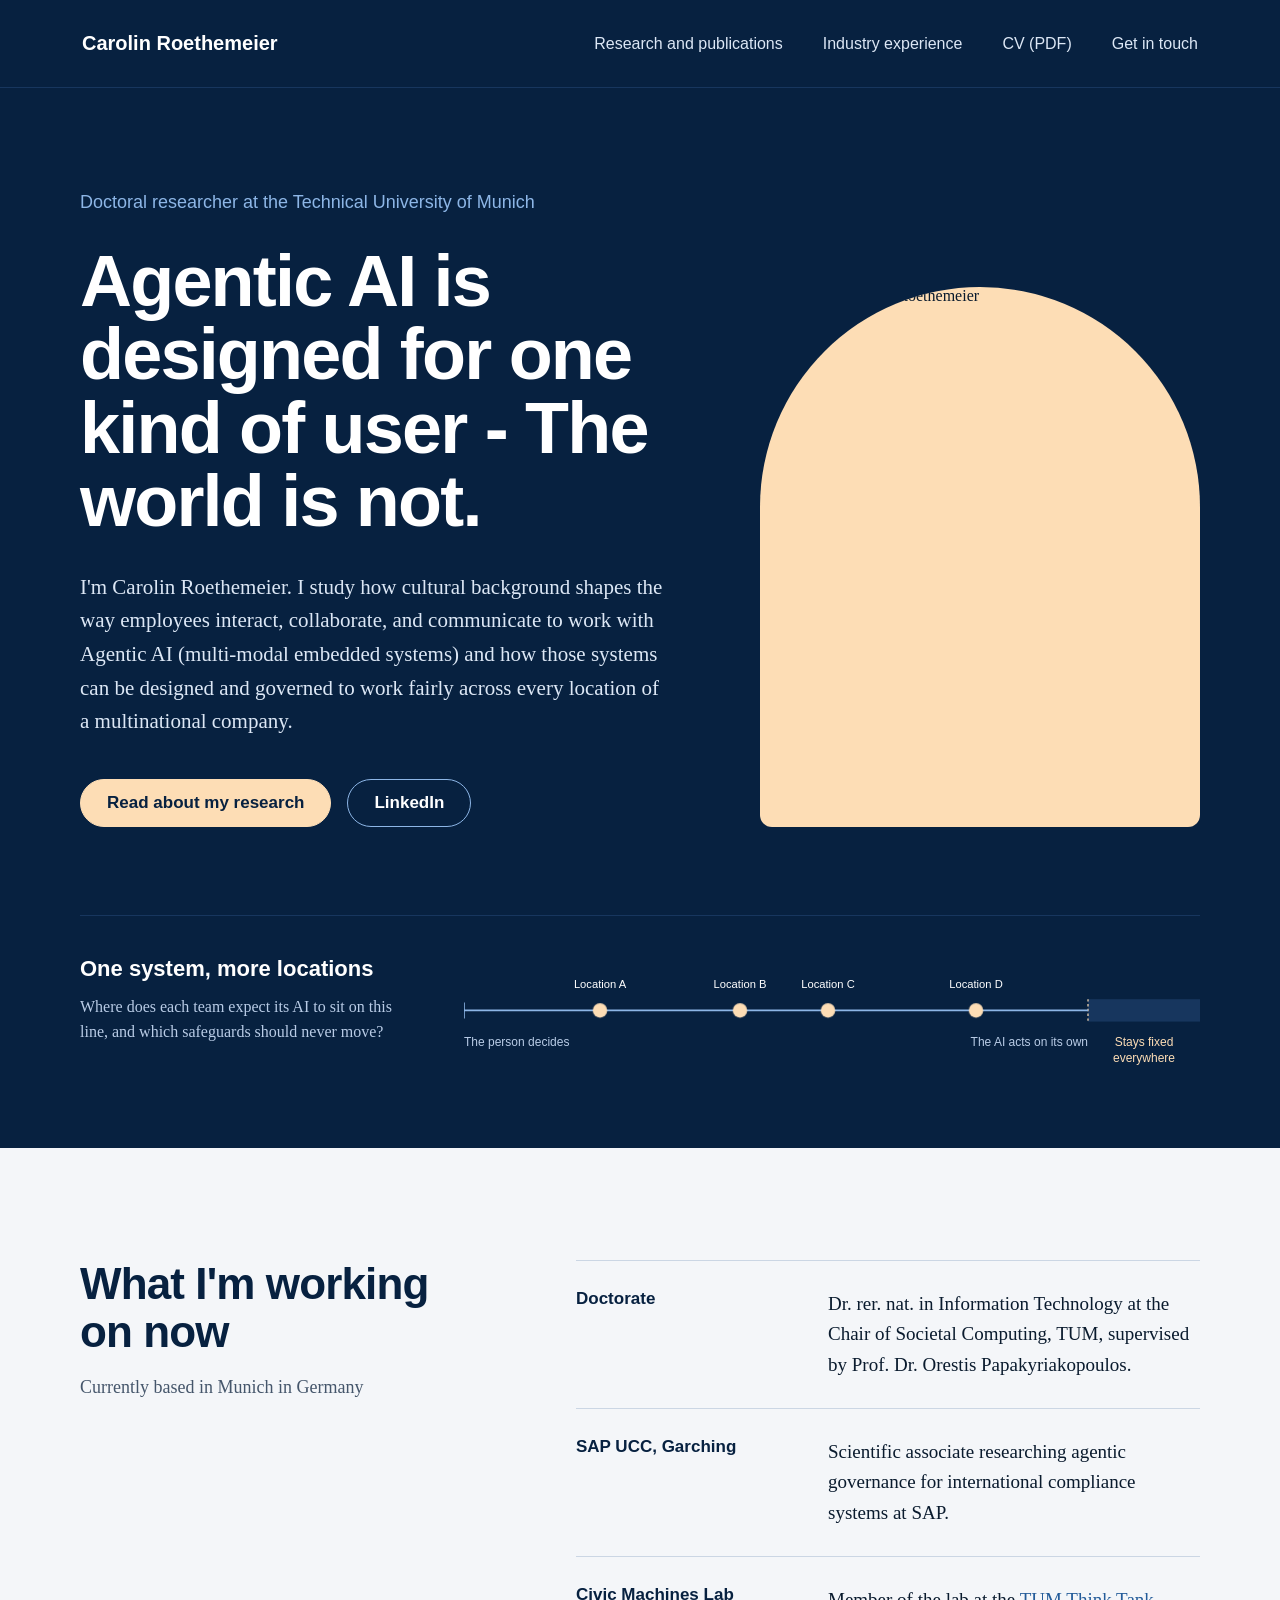
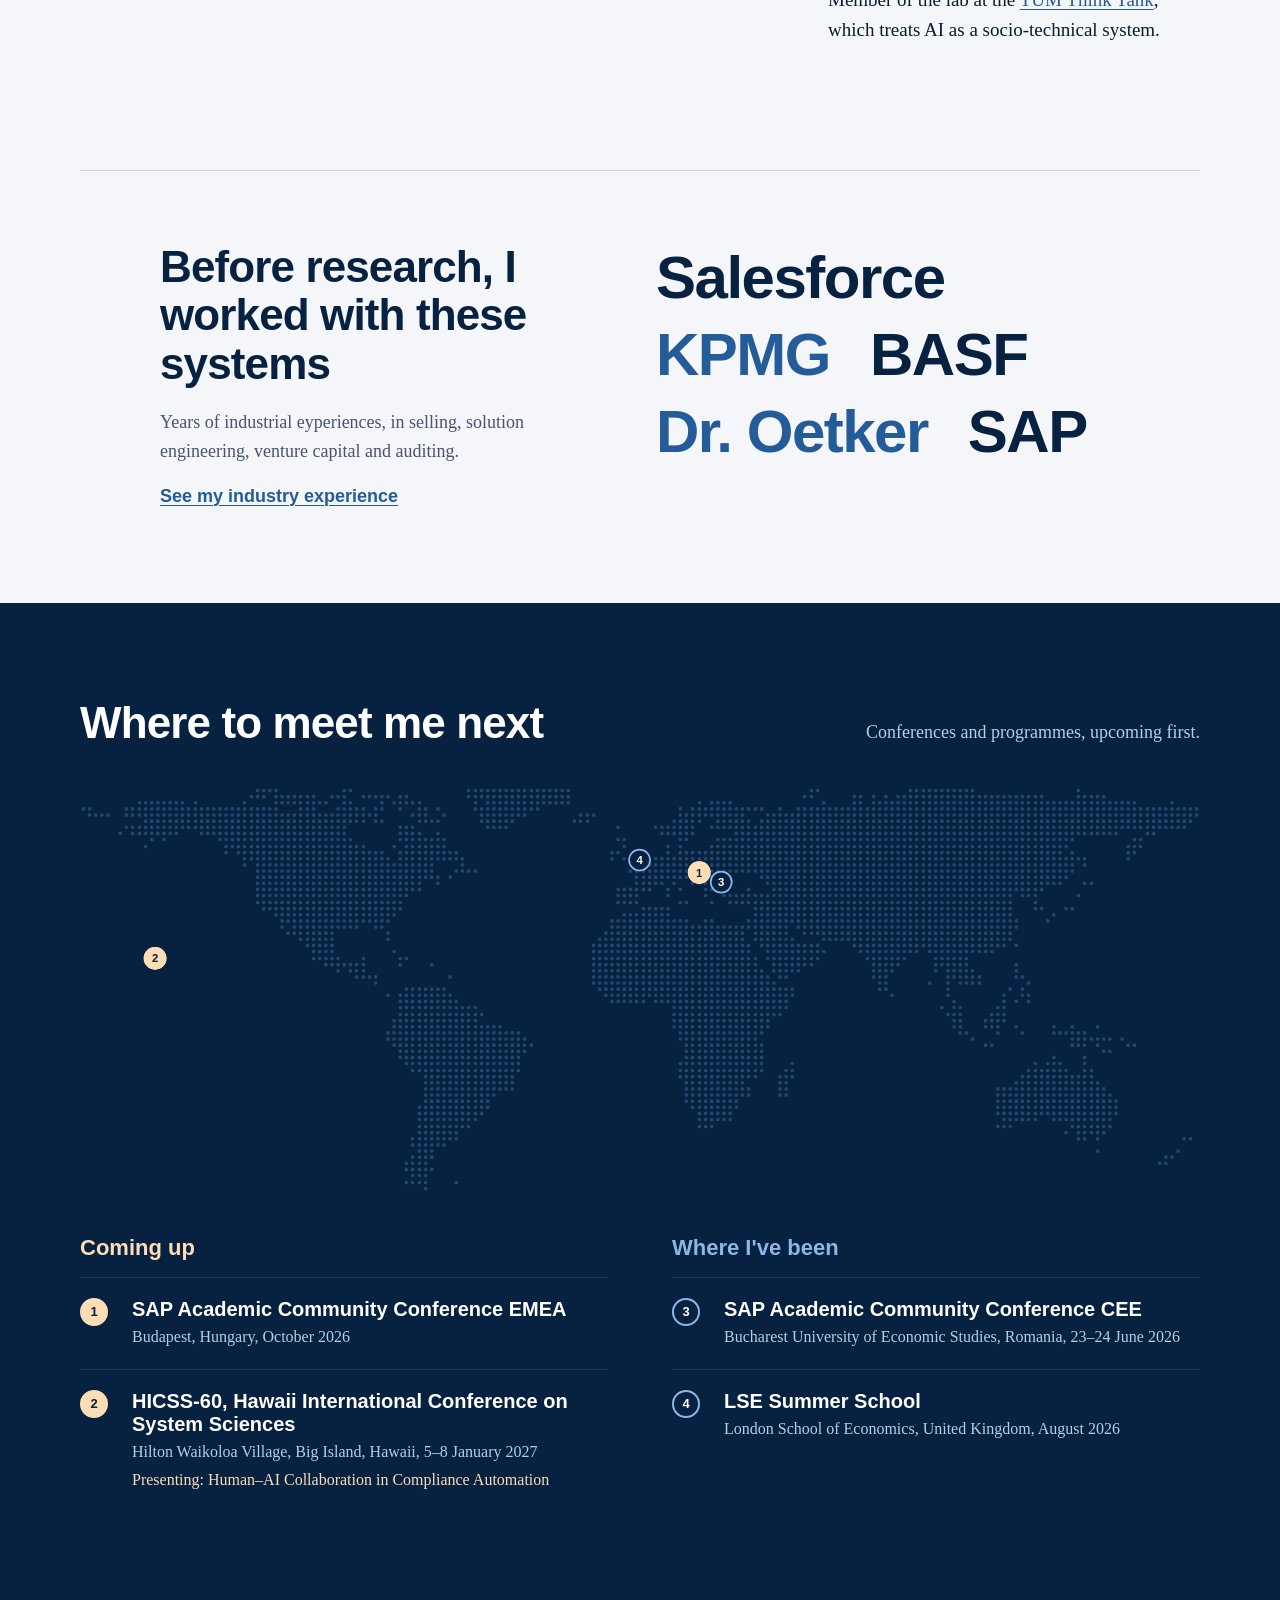
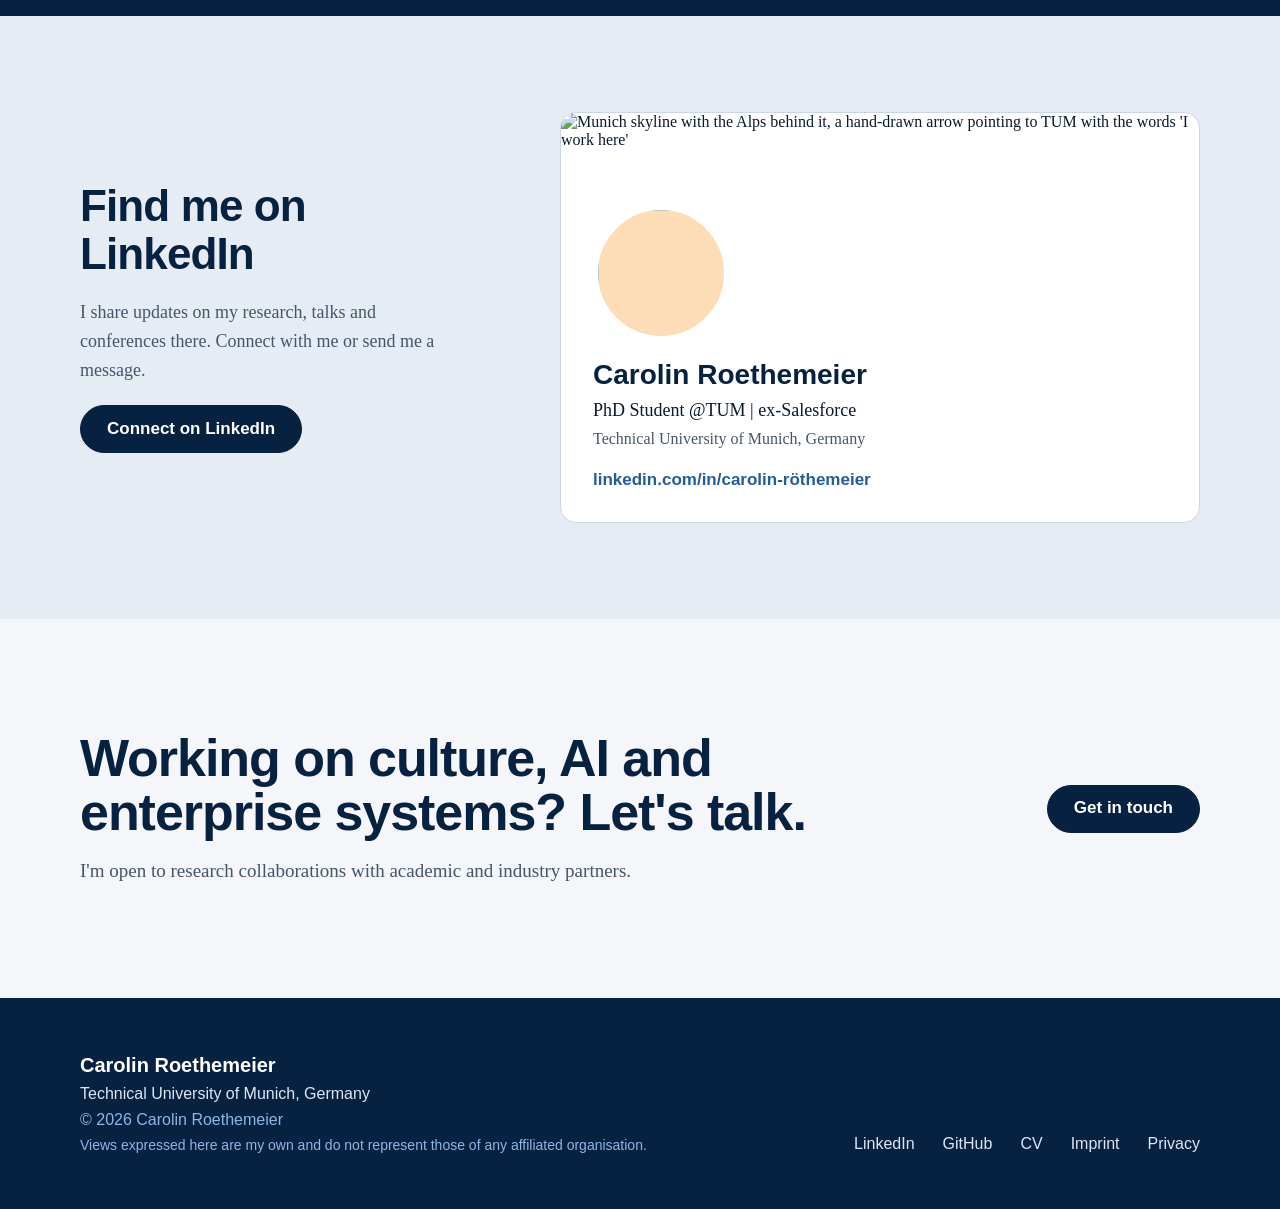
==== index.html @ c5dbb5d2 "Add files via upload" ====
<!doctype html>
<html lang="en">
<head>
<meta charset="utf-8">
<meta name="viewport" content="width=device-width, initial-scale=1">
<title>Carolin Roethemeier – Researcher in human–AI delegation and enterprise AI</title>
<meta name="description" content="Carolin Roethemeier is a doctoral researcher at the Technical University of Munich studying how cultural background shapes human–AI delegation in enterprise systems.">
<meta name="theme-color" content="#072140">
<meta name="color-scheme" content="light">
<meta property="og:type" content="website">
<meta property="og:title" content="Carolin Roethemeier – Researcher in human–AI delegation and enterprise AI">
<meta property="og:description" content="Carolin Roethemeier is a doctoral researcher at the Technical University of Munich studying how cultural background shapes human–AI delegation in enterprise systems.">
<meta property="og:image" content="https://carolinroethemeier.github.io/social-preview.jpg">
<link rel="icon" href="favicon.svg" type="image/svg+xml">
<link rel="preload" href="bricolage-latin.woff2" as="font" type="font/woff2" crossorigin>
<link rel="preload" href="source-serif-latin.woff2" as="font" type="font/woff2" crossorigin>
<link rel="stylesheet" href="site.css">
</head>
<body><div class="page">
<a class="skip" href="#main">Skip to content</a>

<header class="dark" style="background: #072140">
<nav class="nav" aria-label="Main" style="display: flex; align-items: center; justify-content: space-between; height: 88px; padding: 0 80px; border-bottom: 1px solid #17365E">
<a href="index.html" aria-current="page" style="font-size: 20px; font-weight: 700; color: #FFFFFF; text-decoration: none">Carolin Roethemeier</a>
<div style="display: flex; gap: 36px; align-items: center">
<a href="research.html">Research and publications</a>
<a href="experience.html">Industry experience</a>
<a href="Carolin_Roethemeier_CV.pdf" type="application/pdf">CV (PDF)</a>
<a href="contact.html">Get in touch</a>
</div>
</nav>

<section style="display: grid; grid-template-columns: minmax(0, 1fr) 440px; gap: 96px; padding: 104px 80px 88px; align-items: end">
<div style="display: flex; flex-direction: column; gap: 32px">
<p style="margin: 0; font-family: 'Bricolage Grotesque', sans-serif; font-size: 18px; color: #8DB6E6">Doctoral researcher at the Technical University of Munich&nbsp;</p>
<h1 style="margin: 0; font-family: 'Bricolage Grotesque', sans-serif; font-size: 72px; line-height: 1.02; letter-spacing: -0.025em; font-weight: 600; color: #FFFFFF; max-width: 820px">Agentic AI is designed for one kind of user - The world is not.</h1>
<p style="margin: 0; font-size: 21px; line-height: 1.6; color: #DCE7F5; max-width: 640px">I'm Carolin Roethemeier. I study how cultural background shapes the way employees interact, collaborate, and communicate to work with Agentic AI (multi-modal embedded systems) and how those systems can be designed and governed to work fairly across every location of a multinational company.</p>
<div style="display: flex; gap: 16px; flex-wrap: wrap; padding-top: 8px"><a class="btn btn-peach" href="research.html">Read about my research</a><a class="btn btn-line" href="https://www.linkedin.com/in/carolin-r%C3%B6themeier/">LinkedIn</a></div>
</div>
<figure style="margin: 0; width: 440px; height: 540px; border-radius: 220px 220px 12px 12px; background: #FDDDB5; display: flex; align-items: center; justify-content: center; overflow: hidden">
<img src="portrait.jpg" alt="Portrait of Carolin Roethemeier" width="440" height="540" style="width: 440px; height: 540px; object-fit: cover; object-position: center top; display: block">
</figure>
</section>

<section aria-labelledby="scale-title" style="margin: 0 80px; padding: 40px 0 72px; border-top: 1px solid #17365E; display: grid; grid-template-columns: 320px minmax(0, 1fr); gap: 64px; align-items: start">
<div style="display: flex; flex-direction: column; gap: 12px">
<h2 id="scale-title" style="margin: 0; font-family: 'Bricolage Grotesque', sans-serif; font-size: 22px; font-weight: 600; color: #FFFFFF">One system, more locations</h2>
<p style="margin: 0; font-size: 16px; line-height: 1.6; color: #B9CCE6">Where does each team expect its AI to sit on this line, and which safeguards should never move?</p>
</div>
<svg viewBox="0 0 920 150" width="920" height="150" role="img" aria-label="A scale from 'the person decides' to 'the AI acts on its own'. Four locations sit at different points along it. The far end is marked as safeguards that stay fixed everywhere." style="display: block">
<rect x="780" y="54" width="140" height="28" fill="#17365E"></rect>
<line x1="780" y1="54" x2="780" y2="82" stroke="#FDDDB5" stroke-width="1.5" stroke-dasharray="3 3"></line>
<line x1="0" y1="68" x2="780" y2="68" stroke="#8DB6E6" stroke-width="2"></line>
<line x1="0" y1="58" x2="0" y2="78" stroke="#8DB6E6" stroke-width="2"></line>
<circle class="scale-dot" cx="170" cy="68" r="9" fill="#FDDDB5"></circle>
<circle class="scale-dot" cx="345" cy="68" r="9" fill="#FDDDB5"></circle>
<circle class="scale-dot" cx="455" cy="68" r="9" fill="#FDDDB5"></circle>
<circle class="scale-dot" cx="640" cy="68" r="9" fill="#FDDDB5"></circle>
<g font-family="Bricolage Grotesque, sans-serif" font-size="14" fill="#FFFFFF" text-anchor="middle">
<text x="170" y="40">Location A</text>
<text x="345" y="40">Location B</text>
<text x="455" y="40">Location C</text>
<text x="640" y="40">Location D</text>
</g>
<g font-family="Bricolage Grotesque, sans-serif" font-size="15" fill="#B9CCE6">
<text x="0" y="112">The person decides</text>
<text x="780" y="112" text-anchor="end">The AI acts on its own</text>
<text x="850" y="112" text-anchor="middle" fill="#FDDDB5">Stays fixed</text>
<text x="850" y="132" text-anchor="middle" fill="#FDDDB5">everywhere</text>
</g>
</svg>
</section>
</header>

<main id="main" style="display: flex; flex-direction: column">

<section aria-labelledby="now-title" style="display: grid; grid-template-columns: 400px minmax(0, 1fr); gap: 96px; padding: 112px 80px 96px">
<div style="display: flex; flex-direction: column; gap: 16px">
<h2 id="now-title" style="margin: 0; font-family: 'Bricolage Grotesque', sans-serif; font-size: 44px; line-height: 1.1; letter-spacing: -0.02em; font-weight: 600; color: #072140">What I'm working on now</h2>
<p style="margin: 0; font-size: 18px; line-height: 1.6; color: #45566B">Currently based in Munich in Germany</p>
</div>
<ul style="margin: 0; padding: 0; list-style: none; display: flex; flex-direction: column">
<li style="display: grid; grid-template-columns: 220px minmax(0, 1fr); gap: 32px; padding: 28px 0; border-top: 1px solid #CBD6E4">
<span style="font-family: 'Bricolage Grotesque', sans-serif; font-size: 17px; font-weight: 600; color: #072140">Doctorate</span>
<span style="font-size: 19px; line-height: 1.6">Dr. rer. nat. in Information Technology at the Chair of Societal Computing, TUM, supervised by Prof. Dr. Orestis Papakyriakopoulos.</span>
</li>
<li style="display: grid; grid-template-columns: 220px minmax(0, 1fr); gap: 32px; padding: 28px 0; border-top: 1px solid #CBD6E4">
<span style="font-family: 'Bricolage Grotesque', sans-serif; font-size: 17px; font-weight: 600; color: #072140">SAP UCC, Garching</span>
<span style="font-size: 19px; line-height: 1.6">Scientific associate researching agentic governance for international compliance systems at SAP.</span>
</li>
<li style="display: grid; grid-template-columns: 220px minmax(0, 1fr); gap: 32px; padding: 28px 0; border-top: 1px solid #CBD6E4">
<span style="font-family: 'Bricolage Grotesque', sans-serif; font-size: 17px; font-weight: 600; color: #072140">Civic Machines Lab</span>
<span style="font-size: 19px; line-height: 1.6">Member of the lab at the <a href="https://tumthinktank.de/en/project/civicmachineslab/">TUM Think Tank</a>, which treats AI as a socio-technical system.</span>
</li>

</ul>
</section>

<section aria-labelledby="ind-title" style="margin: 0 80px; padding: 72px 0 96px; border-top: 1px solid #CBD6E4; display: grid; grid-template-columns: 400px minmax(0, 1fr); gap: 96px">
<div style="display: flex; flex-direction: column; gap: 20px">
<h2 id="ind-title" style="margin: 0; font-family: 'Bricolage Grotesque', sans-serif; font-size: 44px; line-height: 1.1; letter-spacing: -0.02em; font-weight: 600; color: #072140">Before research, I worked with these systems</h2>
<p style="margin: 0; font-size: 18px; line-height: 1.6; color: #45566B">Years of industrial eyperiences, in selling, solution engineering, venture capital and auditing.</p>
<a href="experience.html" style="font-family: 'Bricolage Grotesque', sans-serif; font-size: 18px; font-weight: 600">See my industry experience</a>
</div>
<ul aria-label="Companies" style="margin: 0; padding: 0; list-style: none; display: flex; flex-wrap: wrap; column-gap: 40px; row-gap: 8px; align-content: start; font-family: 'Bricolage Grotesque', sans-serif; font-size: 60px; line-height: 1.15; letter-spacing: -0.025em; font-weight: 600; color: #072140">
<li>Salesforce</li>
<li style="color: #245C9A">KPMG</li>
<li>BASF</li>
<li style="color: #245C9A">Dr. Oetker</li>
<li>SAP</li>
</ul>
</section>

<section aria-labelledby="meet-title" class="dark" style="background: #072140; padding: 96px 80px 104px; display: flex; flex-direction: column; gap: 40px">
<div style="display: flex; justify-content: space-between; align-items: end; gap: 40px">
<h2 id="meet-title" style="margin: 0; font-family: 'Bricolage Grotesque', sans-serif; font-size: 44px; line-height: 1.1; letter-spacing: -0.02em; font-weight: 600; color: #FFFFFF">Where to meet me next</h2>
<p style="margin: 0; font-size: 18px; line-height: 1.6; color: #B9CCE6">Conferences and programmes, upcoming first.</p>
</div>
<svg viewBox="0 0 1280 466" width="1280" height="466" role="img" aria-label="World map. Coming up: 1 Budapest, 2 Big Island, Hawaii. Past: 3 Bucharest, 4 London." style="display: block">
<path d="M203 4h0M210 4h0M217 4h0M224 4h0M302 4h0M309 4h0M444 4h0M452 4h0M459 4h0M466 4h0M473 4h0M480 4h0M487 4h0M494 4h0M501 4h0M508 4h0M516 4h0M523 4h0M530 4h0M537 4h0M544 4h0M551 4h0M558 4h0M836 4h0M843 4h0M949 4h0M956 4h0M964 4h0M971 4h0M978 4h0M985 4h0M992 4h0M999 4h0M1006 4h0M1013 4h0M1020 4h0M1141 4h0M196 11h0M203 11h0M210 11h0M224 11h0M231 11h0M238 11h0M245 11h0M252 11h0M260 11h0M267 11h0M288 11h0M295 11h0M302 11h0M324 11h0M331 11h0M338 11h0M345 11h0M352 11h0M366 11h0M373 11h0M444 11h0M452 11h0M459 11h0M466 11h0M473 11h0M480 11h0M487 11h0M494 11h0M501 11h0M508 11h0M516 11h0M523 11h0M530 11h0M537 11h0M544 11h0M551 11h0M558 11h0M828 11h0M836 11h0M885 11h0M892 11h0M907 11h0M921 11h0M935 11h0M942 11h0M949 11h0M956 11h0M964 11h0M971 11h0M978 11h0M985 11h0M992 11h0M999 11h0M1006 11h0M1013 11h0M1020 11h0M1028 11h0M1035 11h0M1042 11h0M1049 11h0M1056 11h0M1063 11h0M1070 11h0M1077 11h0M1084 11h0M1092 11h0M1099 11h0M1141 11h0M1148 11h0M1156 11h0M1163 11h0M1170 11h0M68 18h0M75 18h0M82 18h0M89 18h0M96 18h0M103 18h0M110 18h0M117 18h0M132 18h0M188 18h0M224 18h0M231 18h0M238 18h0M245 18h0M252 18h0M260 18h0M267 18h0M274 18h0M281 18h0M302 18h0M309 18h0M345 18h0M359 18h0M366 18h0M373 18h0M380 18h0M388 18h0M452 18h0M466 18h0M473 18h0M480 18h0M487 18h0M494 18h0M501 18h0M508 18h0M516 18h0M523 18h0M530 18h0M537 18h0M544 18h0M551 18h0M558 18h0M708 18h0M722 18h0M729 18h0M736 18h0M743 18h0M850 18h0M885 18h0M892 18h0M907 18h0M914 18h0M921 18h0M928 18h0M935 18h0M942 18h0M949 18h0M956 18h0M964 18h0M971 18h0M978 18h0M985 18h0M992 18h0M999 18h0M1006 18h0M1013 18h0M1020 18h0M1028 18h0M1035 18h0M1042 18h0M1049 18h0M1056 18h0M1063 18h0M1070 18h0M1077 18h0M1084 18h0M1092 18h0M1099 18h0M1106 18h0M1113 18h0M1120 18h0M1127 18h0M1134 18h0M1141 18h0M1148 18h0M1156 18h0M1163 18h0M1170 18h0M1177 18h0M1184 18h0M1191 18h0M1198 18h0M1205 18h0M1248 18h0M4 25h0M11 25h0M53 25h0M60 25h0M68 25h0M75 25h0M82 25h0M89 25h0M96 25h0M103 25h0M110 25h0M117 25h0M124 25h0M132 25h0M139 25h0M146 25h0M153 25h0M160 25h0M167 25h0M174 25h0M181 25h0M188 25h0M196 25h0M203 25h0M210 25h0M217 25h0M224 25h0M252 25h0M260 25h0M267 25h0M295 25h0M302 25h0M309 25h0M316 25h0M324 25h0M338 25h0M345 25h0M366 25h0M388 25h0M395 25h0M409 25h0M452 25h0M459 25h0M466 25h0M473 25h0M480 25h0M487 25h0M494 25h0M501 25h0M508 25h0M516 25h0M523 25h0M686 25h0M700 25h0M708 25h0M715 25h0M722 25h0M729 25h0M736 25h0M743 25h0M750 25h0M757 25h0M764 25h0M772 25h0M779 25h0M800 25h0M821 25h0M828 25h0M836 25h0M843 25h0M850 25h0M857 25h0M864 25h0M871 25h0M878 25h0M885 25h0M892 25h0M900 25h0M907 25h0M914 25h0M921 25h0M928 25h0M935 25h0M942 25h0M949 25h0M956 25h0M964 25h0M971 25h0M978 25h0M985 25h0M992 25h0M999 25h0M1006 25h0M1013 25h0M1020 25h0M1028 25h0M1035 25h0M1042 25h0M1049 25h0M1056 25h0M1063 25h0M1070 25h0M1077 25h0M1084 25h0M1092 25h0M1099 25h0M1106 25h0M1113 25h0M1120 25h0M1127 25h0M1134 25h0M1141 25h0M1148 25h0M1156 25h0M1163 25h0M1170 25h0M1177 25h0M1184 25h0M1191 25h0M1198 25h0M1205 25h0M1212 25h0M1220 25h0M1227 25h0M1234 25h0M1241 25h0M1248 25h0M1255 25h0M1262 25h0M1269 25h0M1276 25h0M11 32h0M18 32h0M25 32h0M32 32h0M53 32h0M60 32h0M68 32h0M75 32h0M82 32h0M89 32h0M96 32h0M103 32h0M110 32h0M117 32h0M124 32h0M132 32h0M139 32h0M146 32h0M153 32h0M160 32h0M167 32h0M174 32h0M181 32h0M188 32h0M196 32h0M203 32h0M210 32h0M217 32h0M224 32h0M231 32h0M238 32h0M245 32h0M252 32h0M260 32h0M267 32h0M274 32h0M281 32h0M288 32h0M295 32h0M302 32h0M309 32h0M316 32h0M324 32h0M331 32h0M338 32h0M380 32h0M388 32h0M395 32h0M416 32h0M459 32h0M466 32h0M473 32h0M480 32h0M487 32h0M494 32h0M501 32h0M508 32h0M572 32h0M580 32h0M587 32h0M686 32h0M693 32h0M700 32h0M708 32h0M715 32h0M722 32h0M729 32h0M736 32h0M743 32h0M750 32h0M757 32h0M786 32h0M793 32h0M800 32h0M807 32h0M814 32h0M821 32h0M828 32h0M836 32h0M843 32h0M850 32h0M857 32h0M864 32h0M871 32h0M878 32h0M885 32h0M892 32h0M900 32h0M907 32h0M914 32h0M921 32h0M928 32h0M935 32h0M942 32h0M949 32h0M956 32h0M964 32h0M971 32h0M978 32h0M985 32h0M992 32h0M999 32h0M1006 32h0M1013 32h0M1020 32h0M1028 32h0M1035 32h0M1042 32h0M1049 32h0M1056 32h0M1063 32h0M1070 32h0M1077 32h0M1084 32h0M1092 32h0M1099 32h0M1106 32h0M1113 32h0M1120 32h0M1127 32h0M1134 32h0M1141 32h0M1148 32h0M1156 32h0M1163 32h0M1170 32h0M1177 32h0M1184 32h0M1191 32h0M1198 32h0M1205 32h0M1212 32h0M1220 32h0M1227 32h0M1234 32h0M1241 32h0M1248 32h0M1255 32h0M1262 32h0M1269 32h0M1276 32h0M75 39h0M82 39h0M89 39h0M96 39h0M103 39h0M110 39h0M117 39h0M124 39h0M132 39h0M139 39h0M146 39h0M153 39h0M160 39h0M167 39h0M174 39h0M181 39h0M188 39h0M196 39h0M203 39h0M210 39h0M217 39h0M224 39h0M231 39h0M238 39h0M245 39h0M252 39h0M260 39h0M267 39h0M274 39h0M281 39h0M288 39h0M295 39h0M302 39h0M309 39h0M316 39h0M324 39h0M338 39h0M345 39h0M388 39h0M395 39h0M402 39h0M409 39h0M459 39h0M466 39h0M473 39h0M480 39h0M487 39h0M494 39h0M565 39h0M572 39h0M580 39h0M679 39h0M686 39h0M693 39h0M700 39h0M708 39h0M729 39h0M736 39h0M743 39h0M750 39h0M757 39h0M764 39h0M779 39h0M786 39h0M793 39h0M800 39h0M807 39h0M814 39h0M821 39h0M828 39h0M836 39h0M843 39h0M850 39h0M857 39h0M864 39h0M871 39h0M878 39h0M885 39h0M892 39h0M900 39h0M907 39h0M914 39h0M921 39h0M928 39h0M935 39h0M942 39h0M949 39h0M956 39h0M964 39h0M971 39h0M978 39h0M985 39h0M992 39h0M999 39h0M1006 39h0M1013 39h0M1020 39h0M1028 39h0M1035 39h0M1042 39h0M1049 39h0M1056 39h0M1063 39h0M1070 39h0M1077 39h0M1084 39h0M1092 39h0M1099 39h0M1106 39h0M1113 39h0M1120 39h0M1127 39h0M1134 39h0M1141 39h0M1148 39h0M1156 39h0M1163 39h0M1170 39h0M1177 39h0M1184 39h0M1191 39h0M1198 39h0M1205 39h0M1212 39h0M1220 39h0M1227 39h0M1234 39h0M1241 39h0M1248 39h0M1255 39h0M1262 39h0M1269 39h0M53 46h0M60 46h0M68 46h0M75 46h0M82 46h0M89 46h0M96 46h0M103 46h0M110 46h0M117 46h0M124 46h0M132 46h0M139 46h0M146 46h0M153 46h0M160 46h0M167 46h0M174 46h0M181 46h0M188 46h0M196 46h0M203 46h0M210 46h0M217 46h0M224 46h0M231 46h0M238 46h0M245 46h0M252 46h0M260 46h0M267 46h0M274 46h0M281 46h0M288 46h0M295 46h0M302 46h0M366 46h0M373 46h0M380 46h0M466 46h0M473 46h0M480 46h0M487 46h0M615 46h0M658 46h0M665 46h0M672 46h0M679 46h0M686 46h0M693 46h0M700 46h0M722 46h0M729 46h0M736 46h0M743 46h0M750 46h0M757 46h0M764 46h0M772 46h0M779 46h0M786 46h0M793 46h0M800 46h0M807 46h0M814 46h0M821 46h0M828 46h0M836 46h0M843 46h0M850 46h0M857 46h0M864 46h0M871 46h0M878 46h0M885 46h0M892 46h0M900 46h0M907 46h0M914 46h0M921 46h0M928 46h0M935 46h0M942 46h0M949 46h0M956 46h0M964 46h0M971 46h0M978 46h0M985 46h0M992 46h0M999 46h0M1006 46h0M1013 46h0M1020 46h0M1028 46h0M1035 46h0M1042 46h0M1049 46h0M1056 46h0M1063 46h0M1070 46h0M1077 46h0M1084 46h0M1092 46h0M1099 46h0M1106 46h0M1113 46h0M1120 46h0M1127 46h0M1134 46h0M1141 46h0M1148 46h0M1156 46h0M1163 46h0M1170 46h0M1177 46h0M1184 46h0M1191 46h0M1198 46h0M1205 46h0M1212 46h0M1220 46h0M1227 46h0M1234 46h0M1241 46h0M1248 46h0M1255 46h0M1262 46h0M46 53h0M60 53h0M68 53h0M75 53h0M82 53h0M89 53h0M96 53h0M103 53h0M110 53h0M139 53h0M146 53h0M153 53h0M160 53h0M167 53h0M174 53h0M181 53h0M188 53h0M196 53h0M203 53h0M210 53h0M217 53h0M224 53h0M231 53h0M238 53h0M245 53h0M252 53h0M260 53h0M267 53h0M274 53h0M281 53h0M288 53h0M295 53h0M302 53h0M366 53h0M373 53h0M380 53h0M388 53h0M409 53h0M665 53h0M672 53h0M679 53h0M686 53h0M693 53h0M700 53h0M750 53h0M757 53h0M764 53h0M772 53h0M779 53h0M786 53h0M793 53h0M800 53h0M807 53h0M814 53h0M821 53h0M828 53h0M836 53h0M843 53h0M850 53h0M857 53h0M864 53h0M871 53h0M878 53h0M885 53h0M892 53h0M900 53h0M907 53h0M914 53h0M921 53h0M928 53h0M935 53h0M942 53h0M949 53h0M956 53h0M964 53h0M971 53h0M978 53h0M985 53h0M992 53h0M999 53h0M1006 53h0M1013 53h0M1020 53h0M1028 53h0M1035 53h0M1042 53h0M1049 53h0M1056 53h0M1063 53h0M1070 53h0M1077 53h0M1084 53h0M1092 53h0M1099 53h0M1106 53h0M1113 53h0M1120 53h0M1127 53h0M1134 53h0M1141 53h0M1148 53h0M1156 53h0M1163 53h0M1170 53h0M1177 53h0M1184 53h0M1220 53h0M1227 53h0M82 60h0M96 60h0M160 60h0M167 60h0M174 60h0M181 60h0M188 60h0M196 60h0M203 60h0M210 60h0M217 60h0M224 60h0M231 60h0M238 60h0M245 60h0M252 60h0M260 60h0M267 60h0M274 60h0M281 60h0M288 60h0M295 60h0M302 60h0M309 60h0M366 60h0M373 60h0M380 60h0M388 60h0M395 60h0M402 60h0M409 60h0M416 60h0M615 60h0M622 60h0M686 60h0M693 60h0M729 60h0M736 60h0M743 60h0M750 60h0M757 60h0M764 60h0M772 60h0M779 60h0M786 60h0M793 60h0M800 60h0M807 60h0M814 60h0M821 60h0M828 60h0M836 60h0M843 60h0M850 60h0M857 60h0M864 60h0M871 60h0M878 60h0M885 60h0M892 60h0M900 60h0M907 60h0M914 60h0M921 60h0M928 60h0M935 60h0M942 60h0M949 60h0M956 60h0M964 60h0M971 60h0M978 60h0M985 60h0M992 60h0M999 60h0M1006 60h0M1013 60h0M1020 60h0M1028 60h0M1035 60h0M1042 60h0M1049 60h0M1056 60h0M1063 60h0M1070 60h0M1077 60h0M1084 60h0M1092 60h0M1099 60h0M1106 60h0M1113 60h0M1120 60h0M1127 60h0M1134 60h0M1205 60h0M1212 60h0M75 68h0M167 68h0M174 68h0M181 68h0M188 68h0M196 68h0M203 68h0M210 68h0M217 68h0M224 68h0M231 68h0M238 68h0M245 68h0M252 68h0M260 68h0M267 68h0M274 68h0M281 68h0M288 68h0M295 68h0M302 68h0M309 68h0M316 68h0M324 68h0M359 68h0M373 68h0M380 68h0M388 68h0M395 68h0M402 68h0M409 68h0M416 68h0M622 68h0M672 68h0M686 68h0M722 68h0M729 68h0M736 68h0M743 68h0M750 68h0M757 68h0M764 68h0M772 68h0M779 68h0M786 68h0M793 68h0M800 68h0M807 68h0M814 68h0M821 68h0M828 68h0M836 68h0M843 68h0M850 68h0M857 68h0M864 68h0M871 68h0M878 68h0M885 68h0M892 68h0M900 68h0M907 68h0M914 68h0M921 68h0M928 68h0M935 68h0M942 68h0M949 68h0M956 68h0M964 68h0M971 68h0M978 68h0M985 68h0M992 68h0M999 68h0M1006 68h0M1013 68h0M1020 68h0M1028 68h0M1035 68h0M1042 68h0M1049 68h0M1056 68h0M1063 68h0M1070 68h0M1077 68h0M1084 68h0M1092 68h0M1099 68h0M1106 68h0M1113 68h0M1120 68h0M1127 68h0M1198 68h0M1205 68h0M1212 68h0M167 75h0M181 75h0M188 75h0M196 75h0M203 75h0M210 75h0M217 75h0M224 75h0M231 75h0M238 75h0M245 75h0M252 75h0M260 75h0M267 75h0M274 75h0M281 75h0M288 75h0M295 75h0M302 75h0M309 75h0M316 75h0M324 75h0M331 75h0M338 75h0M345 75h0M366 75h0M373 75h0M380 75h0M388 75h0M395 75h0M402 75h0M409 75h0M416 75h0M423 75h0M430 75h0M608 75h0M615 75h0M636 75h0M672 75h0M686 75h0M693 75h0M700 75h0M708 75h0M715 75h0M722 75h0M729 75h0M736 75h0M743 75h0M750 75h0M757 75h0M764 75h0M772 75h0M779 75h0M786 75h0M793 75h0M800 75h0M807 75h0M814 75h0M821 75h0M828 75h0M836 75h0M843 75h0M850 75h0M857 75h0M864 75h0M871 75h0M878 75h0M885 75h0M892 75h0M900 75h0M907 75h0M914 75h0M921 75h0M928 75h0M935 75h0M942 75h0M949 75h0M956 75h0M964 75h0M971 75h0M978 75h0M985 75h0M992 75h0M999 75h0M1006 75h0M1013 75h0M1020 75h0M1028 75h0M1035 75h0M1042 75h0M1049 75h0M1056 75h0M1063 75h0M1070 75h0M1077 75h0M1084 75h0M1092 75h0M1099 75h0M1106 75h0M1113 75h0M1120 75h0M1134 75h0M1198 75h0M1205 75h0M188 82h0M196 82h0M203 82h0M210 82h0M217 82h0M224 82h0M231 82h0M238 82h0M245 82h0M252 82h0M260 82h0M267 82h0M274 82h0M281 82h0M288 82h0M295 82h0M302 82h0M309 82h0M316 82h0M324 82h0M331 82h0M338 82h0M345 82h0M352 82h0M366 82h0M373 82h0M380 82h0M388 82h0M395 82h0M402 82h0M409 82h0M416 82h0M423 82h0M430 82h0M437 82h0M608 82h0M622 82h0M629 82h0M636 82h0M644 82h0M658 82h0M665 82h0M672 82h0M679 82h0M686 82h0M693 82h0M700 82h0M708 82h0M715 82h0M722 82h0M729 82h0M736 82h0M743 82h0M750 82h0M757 82h0M764 82h0M772 82h0M779 82h0M786 82h0M793 82h0M800 82h0M807 82h0M814 82h0M821 82h0M828 82h0M836 82h0M843 82h0M850 82h0M857 82h0M864 82h0M871 82h0M878 82h0M885 82h0M892 82h0M900 82h0M907 82h0M914 82h0M921 82h0M928 82h0M935 82h0M942 82h0M949 82h0M956 82h0M964 82h0M971 82h0M978 82h0M985 82h0M992 82h0M999 82h0M1006 82h0M1013 82h0M1020 82h0M1028 82h0M1035 82h0M1042 82h0M1049 82h0M1056 82h0M1063 82h0M1070 82h0M1077 82h0M1084 82h0M1092 82h0M1099 82h0M1106 82h0M1113 82h0M1120 82h0M1127 82h0M1134 82h0M1141 82h0M1148 82h0M1198 82h0M188 89h0M203 89h0M210 89h0M217 89h0M224 89h0M231 89h0M238 89h0M245 89h0M252 89h0M260 89h0M267 89h0M274 89h0M281 89h0M288 89h0M295 89h0M302 89h0M309 89h0M316 89h0M324 89h0M331 89h0M338 89h0M345 89h0M352 89h0M359 89h0M366 89h0M373 89h0M380 89h0M388 89h0M395 89h0M402 89h0M437 89h0M651 89h0M658 89h0M665 89h0M672 89h0M679 89h0M686 89h0M693 89h0M700 89h0M708 89h0M715 89h0M722 89h0M729 89h0M736 89h0M743 89h0M750 89h0M757 89h0M764 89h0M772 89h0M779 89h0M786 89h0M793 89h0M800 89h0M807 89h0M814 89h0M821 89h0M828 89h0M836 89h0M843 89h0M850 89h0M857 89h0M864 89h0M871 89h0M878 89h0M885 89h0M892 89h0M900 89h0M907 89h0M914 89h0M921 89h0M928 89h0M935 89h0M942 89h0M949 89h0M956 89h0M964 89h0M971 89h0M978 89h0M985 89h0M992 89h0M999 89h0M1006 89h0M1013 89h0M1020 89h0M1028 89h0M1035 89h0M1042 89h0M1049 89h0M1056 89h0M1063 89h0M1070 89h0M1077 89h0M1084 89h0M1092 89h0M1099 89h0M1106 89h0M1113 89h0M1120 89h0M1127 89h0M1134 89h0M1148 89h0M203 96h0M210 96h0M217 96h0M224 96h0M231 96h0M238 96h0M245 96h0M252 96h0M260 96h0M267 96h0M274 96h0M281 96h0M288 96h0M295 96h0M302 96h0M309 96h0M316 96h0M324 96h0M331 96h0M338 96h0M345 96h0M352 96h0M359 96h0M366 96h0M373 96h0M380 96h0M388 96h0M395 96h0M402 96h0M430 96h0M437 96h0M444 96h0M452 96h0M629 96h0M636 96h0M644 96h0M651 96h0M658 96h0M665 96h0M672 96h0M679 96h0M686 96h0M693 96h0M700 96h0M708 96h0M715 96h0M722 96h0M729 96h0M736 96h0M743 96h0M750 96h0M757 96h0M764 96h0M772 96h0M779 96h0M786 96h0M793 96h0M800 96h0M807 96h0M814 96h0M821 96h0M828 96h0M836 96h0M843 96h0M850 96h0M857 96h0M864 96h0M871 96h0M878 96h0M885 96h0M892 96h0M900 96h0M907 96h0M914 96h0M921 96h0M928 96h0M935 96h0M942 96h0M949 96h0M956 96h0M964 96h0M971 96h0M978 96h0M985 96h0M992 96h0M999 96h0M1006 96h0M1013 96h0M1020 96h0M1028 96h0M1035 96h0M1042 96h0M1049 96h0M1056 96h0M1063 96h0M1070 96h0M1077 96h0M1084 96h0M1092 96h0M1099 96h0M1106 96h0M1113 96h0M1120 96h0M1127 96h0M1134 96h0M203 103h0M210 103h0M217 103h0M224 103h0M231 103h0M238 103h0M245 103h0M252 103h0M260 103h0M267 103h0M274 103h0M281 103h0M288 103h0M295 103h0M302 103h0M309 103h0M316 103h0M324 103h0M331 103h0M338 103h0M345 103h0M352 103h0M359 103h0M366 103h0M373 103h0M380 103h0M388 103h0M395 103h0M402 103h0M409 103h0M423 103h0M636 103h0M644 103h0M651 103h0M658 103h0M665 103h0M672 103h0M679 103h0M686 103h0M693 103h0M700 103h0M708 103h0M715 103h0M722 103h0M729 103h0M736 103h0M743 103h0M779 103h0M786 103h0M793 103h0M800 103h0M807 103h0M814 103h0M821 103h0M828 103h0M836 103h0M843 103h0M850 103h0M857 103h0M864 103h0M871 103h0M878 103h0M885 103h0M892 103h0M900 103h0M907 103h0M914 103h0M921 103h0M928 103h0M935 103h0M942 103h0M949 103h0M956 103h0M964 103h0M971 103h0M978 103h0M985 103h0M992 103h0M999 103h0M1006 103h0M1013 103h0M1020 103h0M1028 103h0M1035 103h0M1042 103h0M1049 103h0M1056 103h0M1063 103h0M1070 103h0M1077 103h0M1084 103h0M1092 103h0M1099 103h0M1106 103h0M1113 103h0M1120 103h0M1127 103h0M203 110h0M210 110h0M217 110h0M224 110h0M231 110h0M238 110h0M245 110h0M252 110h0M260 110h0M267 110h0M274 110h0M281 110h0M288 110h0M295 110h0M302 110h0M309 110h0M316 110h0M324 110h0M331 110h0M338 110h0M345 110h0M352 110h0M359 110h0M366 110h0M373 110h0M380 110h0M388 110h0M409 110h0M636 110h0M644 110h0M651 110h0M658 110h0M665 110h0M679 110h0M700 110h0M708 110h0M715 110h0M722 110h0M729 110h0M736 110h0M786 110h0M793 110h0M800 110h0M807 110h0M814 110h0M821 110h0M828 110h0M836 110h0M843 110h0M850 110h0M857 110h0M864 110h0M871 110h0M878 110h0M885 110h0M892 110h0M900 110h0M907 110h0M914 110h0M921 110h0M928 110h0M935 110h0M942 110h0M949 110h0M956 110h0M964 110h0M971 110h0M978 110h0M985 110h0M992 110h0M999 110h0M1006 110h0M1013 110h0M1020 110h0M1028 110h0M1035 110h0M1042 110h0M1049 110h0M1056 110h0M1063 110h0M1070 110h0M1077 110h0M1084 110h0M1092 110h0M1099 110h0M1106 110h0M1113 110h0M1120 110h0M1148 110h0M1156 110h0M203 117h0M210 117h0M217 117h0M224 117h0M231 117h0M238 117h0M245 117h0M252 117h0M260 117h0M267 117h0M274 117h0M281 117h0M288 117h0M295 117h0M302 117h0M309 117h0M316 117h0M324 117h0M331 117h0M338 117h0M345 117h0M352 117h0M359 117h0M366 117h0M373 117h0M380 117h0M388 117h0M615 117h0M622 117h0M629 117h0M636 117h0M644 117h0M651 117h0M672 117h0M686 117h0M715 117h0M722 117h0M729 117h0M736 117h0M764 117h0M793 117h0M800 117h0M807 117h0M814 117h0M821 117h0M828 117h0M836 117h0M843 117h0M850 117h0M857 117h0M864 117h0M871 117h0M878 117h0M885 117h0M892 117h0M900 117h0M907 117h0M914 117h0M921 117h0M928 117h0M935 117h0M942 117h0M949 117h0M956 117h0M964 117h0M971 117h0M978 117h0M985 117h0M992 117h0M999 117h0M1006 117h0M1013 117h0M1020 117h0M1028 117h0M1035 117h0M1042 117h0M1049 117h0M1056 117h0M1063 117h0M1070 117h0M1077 117h0M1084 117h0M1092 117h0M1099 117h0M203 124h0M210 124h0M217 124h0M224 124h0M231 124h0M238 124h0M245 124h0M252 124h0M260 124h0M267 124h0M274 124h0M281 124h0M288 124h0M295 124h0M302 124h0M309 124h0M316 124h0M324 124h0M331 124h0M338 124h0M345 124h0M352 124h0M359 124h0M366 124h0M373 124h0M615 124h0M622 124h0M629 124h0M636 124h0M672 124h0M715 124h0M736 124h0M743 124h0M750 124h0M757 124h0M764 124h0M772 124h0M779 124h0M786 124h0M793 124h0M800 124h0M807 124h0M814 124h0M821 124h0M828 124h0M836 124h0M843 124h0M850 124h0M857 124h0M864 124h0M871 124h0M878 124h0M885 124h0M892 124h0M900 124h0M907 124h0M914 124h0M921 124h0M928 124h0M935 124h0M942 124h0M949 124h0M956 124h0M964 124h0M971 124h0M978 124h0M985 124h0M992 124h0M999 124h0M1006 124h0M1013 124h0M1020 124h0M1028 124h0M1035 124h0M1042 124h0M1049 124h0M1056 124h0M1063 124h0M1077 124h0M1084 124h0M1092 124h0M1141 124h0M203 132h0M210 132h0M217 132h0M224 132h0M231 132h0M238 132h0M245 132h0M252 132h0M260 132h0M267 132h0M274 132h0M281 132h0M288 132h0M295 132h0M302 132h0M309 132h0M316 132h0M324 132h0M331 132h0M338 132h0M345 132h0M352 132h0M359 132h0M366 132h0M615 132h0M622 132h0M629 132h0M636 132h0M686 132h0M693 132h0M722 132h0M743 132h0M750 132h0M757 132h0M764 132h0M772 132h0M779 132h0M786 132h0M793 132h0M800 132h0M807 132h0M814 132h0M821 132h0M828 132h0M836 132h0M843 132h0M850 132h0M857 132h0M864 132h0M871 132h0M878 132h0M885 132h0M892 132h0M900 132h0M907 132h0M914 132h0M921 132h0M928 132h0M935 132h0M942 132h0M949 132h0M956 132h0M964 132h0M971 132h0M978 132h0M985 132h0M992 132h0M999 132h0M1006 132h0M1013 132h0M1020 132h0M1028 132h0M1035 132h0M1042 132h0M1049 132h0M1056 132h0M1063 132h0M1092 132h0M210 139h0M217 139h0M224 139h0M231 139h0M238 139h0M245 139h0M252 139h0M260 139h0M267 139h0M274 139h0M281 139h0M288 139h0M295 139h0M302 139h0M309 139h0M316 139h0M324 139h0M331 139h0M338 139h0M345 139h0M352 139h0M359 139h0M366 139h0M644 139h0M651 139h0M658 139h0M665 139h0M672 139h0M772 139h0M779 139h0M786 139h0M793 139h0M800 139h0M807 139h0M814 139h0M821 139h0M828 139h0M836 139h0M843 139h0M850 139h0M857 139h0M864 139h0M871 139h0M878 139h0M885 139h0M892 139h0M900 139h0M907 139h0M914 139h0M921 139h0M928 139h0M935 139h0M942 139h0M949 139h0M956 139h0M964 139h0M971 139h0M978 139h0M985 139h0M992 139h0M999 139h0M1006 139h0M1013 139h0M1020 139h0M1028 139h0M1035 139h0M1042 139h0M1049 139h0M1056 139h0M1063 139h0M1092 139h0M1099 139h0M1127 139h0M1134 139h0M224 146h0M231 146h0M238 146h0M245 146h0M252 146h0M260 146h0M267 146h0M274 146h0M281 146h0M288 146h0M295 146h0M302 146h0M309 146h0M316 146h0M324 146h0M331 146h0M338 146h0M345 146h0M352 146h0M359 146h0M622 146h0M629 146h0M636 146h0M644 146h0M651 146h0M658 146h0M665 146h0M672 146h0M772 146h0M779 146h0M786 146h0M793 146h0M800 146h0M807 146h0M814 146h0M821 146h0M828 146h0M836 146h0M843 146h0M850 146h0M857 146h0M864 146h0M871 146h0M878 146h0M885 146h0M892 146h0M900 146h0M907 146h0M914 146h0M921 146h0M928 146h0M935 146h0M942 146h0M949 146h0M956 146h0M964 146h0M971 146h0M978 146h0M985 146h0M992 146h0M999 146h0M1006 146h0M1013 146h0M1020 146h0M1028 146h0M1035 146h0M1042 146h0M1049 146h0M1056 146h0M1063 146h0M1113 146h0M231 153h0M238 153h0M245 153h0M252 153h0M260 153h0M267 153h0M274 153h0M281 153h0M288 153h0M295 153h0M302 153h0M309 153h0M316 153h0M324 153h0M331 153h0M338 153h0M345 153h0M352 153h0M608 153h0M615 153h0M622 153h0M629 153h0M636 153h0M644 153h0M651 153h0M658 153h0M665 153h0M672 153h0M679 153h0M686 153h0M693 153h0M715 153h0M722 153h0M764 153h0M772 153h0M779 153h0M786 153h0M793 153h0M800 153h0M807 153h0M814 153h0M821 153h0M828 153h0M836 153h0M843 153h0M850 153h0M857 153h0M864 153h0M871 153h0M878 153h0M885 153h0M892 153h0M900 153h0M907 153h0M914 153h0M921 153h0M928 153h0M935 153h0M942 153h0M949 153h0M956 153h0M964 153h0M971 153h0M978 153h0M985 153h0M992 153h0M999 153h0M1006 153h0M1013 153h0M1020 153h0M1028 153h0M1035 153h0M1042 153h0M1049 153h0M1056 153h0M1063 153h0M1070 153h0M1106 153h0M231 160h0M245 160h0M252 160h0M260 160h0M267 160h0M274 160h0M281 160h0M288 160h0M295 160h0M302 160h0M309 160h0M316 160h0M338 160h0M345 160h0M608 160h0M615 160h0M622 160h0M629 160h0M636 160h0M644 160h0M651 160h0M658 160h0M665 160h0M672 160h0M679 160h0M686 160h0M693 160h0M700 160h0M708 160h0M715 160h0M722 160h0M729 160h0M736 160h0M743 160h0M750 160h0M757 160h0M764 160h0M772 160h0M779 160h0M786 160h0M793 160h0M800 160h0M807 160h0M821 160h0M828 160h0M836 160h0M843 160h0M850 160h0M857 160h0M864 160h0M871 160h0M878 160h0M885 160h0M892 160h0M900 160h0M907 160h0M914 160h0M921 160h0M928 160h0M935 160h0M942 160h0M949 160h0M956 160h0M964 160h0M971 160h0M978 160h0M985 160h0M992 160h0M999 160h0M1006 160h0M1013 160h0M1020 160h0M1028 160h0M1035 160h0M1042 160h0M1049 160h0M1056 160h0M1063 160h0M1070 160h0M238 167h0M245 167h0M252 167h0M260 167h0M267 167h0M274 167h0M281 167h0M288 167h0M352 167h0M601 167h0M608 167h0M615 167h0M622 167h0M629 167h0M636 167h0M644 167h0M651 167h0M658 167h0M665 167h0M672 167h0M679 167h0M686 167h0M693 167h0M700 167h0M708 167h0M715 167h0M722 167h0M729 167h0M736 167h0M743 167h0M750 167h0M757 167h0M772 167h0M779 167h0M786 167h0M793 167h0M800 167h0M807 167h0M828 167h0M836 167h0M843 167h0M850 167h0M857 167h0M864 167h0M871 167h0M878 167h0M885 167h0M892 167h0M900 167h0M907 167h0M914 167h0M921 167h0M928 167h0M935 167h0M942 167h0M949 167h0M956 167h0M964 167h0M971 167h0M978 167h0M985 167h0M992 167h0M999 167h0M1006 167h0M1013 167h0M1020 167h0M1028 167h0M1035 167h0M1042 167h0M1049 167h0M1056 167h0M1063 167h0M252 174h0M260 174h0M267 174h0M274 174h0M281 174h0M288 174h0M352 174h0M594 174h0M601 174h0M608 174h0M615 174h0M622 174h0M629 174h0M636 174h0M644 174h0M651 174h0M658 174h0M665 174h0M672 174h0M679 174h0M686 174h0M693 174h0M700 174h0M708 174h0M715 174h0M722 174h0M729 174h0M736 174h0M743 174h0M750 174h0M757 174h0M772 174h0M779 174h0M786 174h0M793 174h0M800 174h0M807 174h0M814 174h0M850 174h0M857 174h0M864 174h0M871 174h0M878 174h0M885 174h0M892 174h0M900 174h0M907 174h0M914 174h0M921 174h0M928 174h0M935 174h0M942 174h0M949 174h0M956 174h0M964 174h0M971 174h0M978 174h0M985 174h0M992 174h0M999 174h0M1006 174h0M1013 174h0M1020 174h0M1028 174h0M1035 174h0M1042 174h0M1049 174h0M1056 174h0M1063 174h0M260 181h0M267 181h0M274 181h0M281 181h0M288 181h0M587 181h0M594 181h0M601 181h0M608 181h0M615 181h0M622 181h0M629 181h0M636 181h0M644 181h0M651 181h0M658 181h0M665 181h0M672 181h0M679 181h0M686 181h0M693 181h0M700 181h0M708 181h0M715 181h0M722 181h0M729 181h0M736 181h0M743 181h0M750 181h0M757 181h0M764 181h0M779 181h0M786 181h0M793 181h0M800 181h0M807 181h0M814 181h0M821 181h0M828 181h0M836 181h0M843 181h0M885 181h0M892 181h0M900 181h0M907 181h0M914 181h0M921 181h0M928 181h0M935 181h0M942 181h0M949 181h0M956 181h0M964 181h0M971 181h0M978 181h0M985 181h0M992 181h0M999 181h0M1006 181h0M1013 181h0M1020 181h0M1028 181h0M1035 181h0M1042 181h0M1049 181h0M1056 181h0M1070 181h0M267 188h0M274 188h0M281 188h0M288 188h0M359 188h0M587 188h0M594 188h0M601 188h0M608 188h0M615 188h0M622 188h0M629 188h0M636 188h0M644 188h0M651 188h0M658 188h0M665 188h0M672 188h0M679 188h0M686 188h0M693 188h0M700 188h0M708 188h0M715 188h0M722 188h0M729 188h0M736 188h0M743 188h0M750 188h0M757 188h0M764 188h0M786 188h0M793 188h0M800 188h0M807 188h0M814 188h0M821 188h0M828 188h0M836 188h0M843 188h0M850 188h0M892 188h0M900 188h0M907 188h0M914 188h0M921 188h0M928 188h0M935 188h0M942 188h0M949 188h0M956 188h0M971 188h0M978 188h0M985 188h0M992 188h0M999 188h0M1006 188h0M1013 188h0M1020 188h0M1028 188h0M1035 188h0M1042 188h0M267 196h0M274 196h0M281 196h0M288 196h0M295 196h0M324 196h0M366 196h0M373 196h0M587 196h0M594 196h0M601 196h0M608 196h0M615 196h0M622 196h0M629 196h0M636 196h0M644 196h0M651 196h0M658 196h0M665 196h0M672 196h0M679 196h0M686 196h0M693 196h0M700 196h0M708 196h0M715 196h0M722 196h0M729 196h0M736 196h0M743 196h0M750 196h0M757 196h0M764 196h0M772 196h0M786 196h0M793 196h0M800 196h0M807 196h0M814 196h0M821 196h0M828 196h0M836 196h0M843 196h0M900 196h0M907 196h0M914 196h0M921 196h0M928 196h0M935 196h0M942 196h0M978 196h0M985 196h0M992 196h0M999 196h0M1006 196h0M1013 196h0M281 203h0M288 203h0M295 203h0M302 203h0M309 203h0M316 203h0M324 203h0M366 203h0M402 203h0M587 203h0M594 203h0M601 203h0M608 203h0M615 203h0M622 203h0M629 203h0M636 203h0M644 203h0M651 203h0M658 203h0M665 203h0M672 203h0M679 203h0M686 203h0M693 203h0M700 203h0M708 203h0M715 203h0M722 203h0M729 203h0M736 203h0M743 203h0M750 203h0M757 203h0M764 203h0M772 203h0M793 203h0M800 203h0M807 203h0M814 203h0M821 203h0M828 203h0M836 203h0M907 203h0M914 203h0M921 203h0M928 203h0M935 203h0M978 203h0M985 203h0M992 203h0M999 203h0M1006 203h0M1013 203h0M1070 203h0M295 210h0M309 210h0M316 210h0M324 210h0M587 210h0M594 210h0M601 210h0M608 210h0M615 210h0M622 210h0M629 210h0M636 210h0M644 210h0M651 210h0M658 210h0M665 210h0M672 210h0M679 210h0M686 210h0M693 210h0M700 210h0M708 210h0M715 210h0M722 210h0M729 210h0M736 210h0M743 210h0M750 210h0M757 210h0M764 210h0M772 210h0M779 210h0M793 210h0M800 210h0M807 210h0M814 210h0M821 210h0M907 210h0M914 210h0M921 210h0M928 210h0M978 210h0M992 210h0M999 210h0M1006 210h0M1013 210h0M1020 210h0M1070 210h0M316 217h0M324 217h0M331 217h0M338 217h0M423 217h0M587 217h0M594 217h0M601 217h0M608 217h0M615 217h0M622 217h0M629 217h0M636 217h0M644 217h0M651 217h0M658 217h0M665 217h0M672 217h0M679 217h0M686 217h0M693 217h0M700 217h0M708 217h0M715 217h0M722 217h0M729 217h0M736 217h0M743 217h0M750 217h0M757 217h0M764 217h0M772 217h0M779 217h0M786 217h0M800 217h0M807 217h0M907 217h0M914 217h0M921 217h0M992 217h0M999 217h0M1006 217h0M1013 217h0M1020 217h0M1028 217h0M1070 217h0M1077 217h0M338 224h0M587 224h0M594 224h0M601 224h0M608 224h0M615 224h0M622 224h0M629 224h0M636 224h0M644 224h0M651 224h0M658 224h0M665 224h0M672 224h0M679 224h0M686 224h0M693 224h0M700 224h0M708 224h0M715 224h0M722 224h0M729 224h0M736 224h0M743 224h0M750 224h0M757 224h0M764 224h0M772 224h0M779 224h0M786 224h0M793 224h0M914 224h0M921 224h0M971 224h0M992 224h0M1006 224h0M1013 224h0M1020 224h0M1028 224h0M1084 224h0M373 231h0M380 231h0M388 231h0M395 231h0M402 231h0M409 231h0M416 231h0M594 231h0M601 231h0M608 231h0M615 231h0M622 231h0M629 231h0M636 231h0M644 231h0M651 231h0M658 231h0M665 231h0M672 231h0M679 231h0M686 231h0M693 231h0M700 231h0M708 231h0M715 231h0M722 231h0M729 231h0M736 231h0M743 231h0M750 231h0M757 231h0M764 231h0M772 231h0M779 231h0M786 231h0M793 231h0M800 231h0M807 231h0M814 231h0M914 231h0M921 231h0M992 231h0M1063 231h0M1077 231h0M352 238h0M366 238h0M373 238h0M380 238h0M388 238h0M395 238h0M402 238h0M409 238h0M416 238h0M423 238h0M601 238h0M608 238h0M615 238h0M622 238h0M629 238h0M636 238h0M644 238h0M651 238h0M658 238h0M665 238h0M672 238h0M679 238h0M686 238h0M693 238h0M700 238h0M708 238h0M715 238h0M722 238h0M729 238h0M736 238h0M743 238h0M750 238h0M757 238h0M764 238h0M772 238h0M779 238h0M786 238h0M793 238h0M800 238h0M807 238h0M814 238h0M928 238h0M992 238h0M1056 238h0M1077 238h0M1084 238h0M366 245h0M373 245h0M380 245h0M388 245h0M395 245h0M402 245h0M409 245h0M416 245h0M423 245h0M430 245h0M608 245h0M615 245h0M622 245h0M629 245h0M636 245h0M644 245h0M658 245h0M665 245h0M672 245h0M679 245h0M686 245h0M693 245h0M700 245h0M708 245h0M715 245h0M722 245h0M729 245h0M736 245h0M743 245h0M750 245h0M757 245h0M764 245h0M772 245h0M779 245h0M786 245h0M793 245h0M800 245h0M807 245h0M999 245h0M1056 245h0M1070 245h0M1084 245h0M366 252h0M373 252h0M380 252h0M388 252h0M395 252h0M402 252h0M409 252h0M416 252h0M423 252h0M430 252h0M437 252h0M444 252h0M452 252h0M679 252h0M686 252h0M693 252h0M700 252h0M708 252h0M715 252h0M722 252h0M729 252h0M736 252h0M743 252h0M750 252h0M757 252h0M764 252h0M772 252h0M779 252h0M786 252h0M793 252h0M800 252h0M807 252h0M985 252h0M999 252h0M1006 252h0M1049 252h0M1056 252h0M366 260h0M373 260h0M380 260h0M388 260h0M395 260h0M402 260h0M409 260h0M416 260h0M423 260h0M430 260h0M437 260h0M444 260h0M452 260h0M459 260h0M679 260h0M686 260h0M693 260h0M700 260h0M708 260h0M715 260h0M722 260h0M729 260h0M736 260h0M743 260h0M750 260h0M757 260h0M764 260h0M772 260h0M779 260h0M786 260h0M793 260h0M800 260h0M992 260h0M999 260h0M1006 260h0M1042 260h0M1049 260h0M1056 260h0M359 267h0M366 267h0M373 267h0M380 267h0M388 267h0M395 267h0M402 267h0M409 267h0M416 267h0M423 267h0M430 267h0M437 267h0M444 267h0M452 267h0M679 267h0M686 267h0M693 267h0M700 267h0M708 267h0M715 267h0M722 267h0M729 267h0M736 267h0M743 267h0M750 267h0M757 267h0M764 267h0M772 267h0M779 267h0M786 267h0M999 267h0M1006 267h0M1035 267h0M1042 267h0M1049 267h0M1056 267h0M359 274h0M366 274h0M373 274h0M380 274h0M388 274h0M395 274h0M402 274h0M409 274h0M416 274h0M423 274h0M430 274h0M437 274h0M444 274h0M452 274h0M459 274h0M466 274h0M473 274h0M480 274h0M679 274h0M686 274h0M693 274h0M700 274h0M708 274h0M715 274h0M722 274h0M729 274h0M736 274h0M743 274h0M750 274h0M757 274h0M764 274h0M772 274h0M779 274h0M786 274h0M999 274h0M1006 274h0M1035 274h0M1042 274h0M1049 274h0M1070 274h0M1113 274h0M1134 274h0M1163 274h0M352 281h0M359 281h0M366 281h0M373 281h0M380 281h0M388 281h0M395 281h0M402 281h0M409 281h0M416 281h0M423 281h0M430 281h0M437 281h0M444 281h0M452 281h0M459 281h0M466 281h0M473 281h0M480 281h0M487 281h0M494 281h0M501 281h0M686 281h0M693 281h0M700 281h0M708 281h0M715 281h0M722 281h0M729 281h0M736 281h0M743 281h0M750 281h0M757 281h0M764 281h0M772 281h0M779 281h0M1006 281h0M1013 281h0M1049 281h0M1077 281h0M1113 281h0M1120 281h0M1127 281h0M1134 281h0M1141 281h0M1148 281h0M352 288h0M359 288h0M366 288h0M373 288h0M380 288h0M388 288h0M395 288h0M402 288h0M409 288h0M416 288h0M423 288h0M430 288h0M437 288h0M444 288h0M452 288h0M459 288h0M466 288h0M473 288h0M480 288h0M487 288h0M494 288h0M501 288h0M508 288h0M686 288h0M693 288h0M700 288h0M708 288h0M715 288h0M722 288h0M729 288h0M736 288h0M743 288h0M750 288h0M757 288h0M764 288h0M772 288h0M1020 288h0M1134 288h0M1141 288h0M1148 288h0M1156 288h0M1163 288h0M1170 288h0M1177 288h0M1191 288h0M359 295h0M366 295h0M373 295h0M380 295h0M388 295h0M395 295h0M402 295h0M409 295h0M416 295h0M423 295h0M430 295h0M437 295h0M444 295h0M452 295h0M459 295h0M466 295h0M473 295h0M480 295h0M487 295h0M494 295h0M501 295h0M508 295h0M516 295h0M693 295h0M700 295h0M708 295h0M715 295h0M722 295h0M729 295h0M736 295h0M743 295h0M750 295h0M757 295h0M764 295h0M772 295h0M779 295h0M1035 295h0M1042 295h0M1134 295h0M1141 295h0M1148 295h0M1163 295h0M1198 295h0M1205 295h0M366 302h0M373 302h0M380 302h0M388 302h0M395 302h0M402 302h0M409 302h0M416 302h0M423 302h0M430 302h0M437 302h0M444 302h0M452 302h0M459 302h0M466 302h0M473 302h0M480 302h0M487 302h0M494 302h0M501 302h0M508 302h0M693 302h0M700 302h0M708 302h0M715 302h0M722 302h0M729 302h0M736 302h0M743 302h0M750 302h0M757 302h0M764 302h0M772 302h0M779 302h0M1170 302h0M1177 302h0M366 309h0M373 309h0M380 309h0M388 309h0M395 309h0M402 309h0M409 309h0M416 309h0M423 309h0M430 309h0M437 309h0M444 309h0M452 309h0M459 309h0M466 309h0M473 309h0M480 309h0M487 309h0M494 309h0M501 309h0M693 309h0M700 309h0M708 309h0M715 309h0M722 309h0M729 309h0M736 309h0M743 309h0M750 309h0M757 309h0M764 309h0M772 309h0M779 309h0M1113 309h0M1148 309h0M373 316h0M380 316h0M388 316h0M395 316h0M402 316h0M409 316h0M416 316h0M423 316h0M430 316h0M437 316h0M444 316h0M452 316h0M459 316h0M466 316h0M473 316h0M480 316h0M487 316h0M494 316h0M501 316h0M686 316h0M693 316h0M700 316h0M708 316h0M715 316h0M722 316h0M729 316h0M736 316h0M743 316h0M750 316h0M757 316h0M764 316h0M772 316h0M779 316h0M814 316h0M1092 316h0M1106 316h0M1113 316h0M1120 316h0M1148 316h0M380 324h0M388 324h0M395 324h0M402 324h0M409 324h0M416 324h0M423 324h0M430 324h0M437 324h0M444 324h0M452 324h0M459 324h0M466 324h0M473 324h0M480 324h0M487 324h0M494 324h0M501 324h0M686 324h0M693 324h0M700 324h0M708 324h0M715 324h0M722 324h0M729 324h0M736 324h0M743 324h0M750 324h0M757 324h0M764 324h0M772 324h0M779 324h0M807 324h0M814 324h0M1084 324h0M1092 324h0M1099 324h0M1106 324h0M1113 324h0M1120 324h0M1127 324h0M1148 324h0M1156 324h0M395 331h0M402 331h0M409 331h0M416 331h0M423 331h0M430 331h0M437 331h0M444 331h0M452 331h0M459 331h0M466 331h0M473 331h0M480 331h0M487 331h0M494 331h0M686 331h0M693 331h0M700 331h0M708 331h0M715 331h0M722 331h0M729 331h0M736 331h0M743 331h0M750 331h0M757 331h0M764 331h0M772 331h0M800 331h0M807 331h0M814 331h0M1077 331h0M1084 331h0M1092 331h0M1099 331h0M1106 331h0M1113 331h0M1120 331h0M1127 331h0M1134 331h0M1141 331h0M1148 331h0M1156 331h0M395 338h0M402 338h0M409 338h0M416 338h0M423 338h0M430 338h0M437 338h0M444 338h0M452 338h0M459 338h0M466 338h0M473 338h0M480 338h0M487 338h0M494 338h0M693 338h0M700 338h0M708 338h0M715 338h0M722 338h0M729 338h0M736 338h0M743 338h0M750 338h0M757 338h0M800 338h0M807 338h0M1070 338h0M1077 338h0M1084 338h0M1092 338h0M1099 338h0M1106 338h0M1113 338h0M1120 338h0M1127 338h0M1134 338h0M1141 338h0M1148 338h0M1156 338h0M1163 338h0M395 345h0M402 345h0M409 345h0M416 345h0M423 345h0M430 345h0M437 345h0M444 345h0M452 345h0M459 345h0M466 345h0M473 345h0M480 345h0M487 345h0M494 345h0M693 345h0M700 345h0M708 345h0M715 345h0M722 345h0M729 345h0M736 345h0M743 345h0M750 345h0M757 345h0M764 345h0M800 345h0M807 345h0M1049 345h0M1056 345h0M1063 345h0M1070 345h0M1077 345h0M1084 345h0M1092 345h0M1099 345h0M1106 345h0M1113 345h0M1120 345h0M1127 345h0M1134 345h0M1141 345h0M1148 345h0M1156 345h0M1163 345h0M1170 345h0M395 352h0M402 352h0M409 352h0M416 352h0M423 352h0M430 352h0M437 352h0M444 352h0M452 352h0M459 352h0M466 352h0M473 352h0M693 352h0M700 352h0M708 352h0M715 352h0M722 352h0M729 352h0M736 352h0M743 352h0M750 352h0M757 352h0M764 352h0M800 352h0M807 352h0M1049 352h0M1056 352h0M1063 352h0M1070 352h0M1077 352h0M1084 352h0M1092 352h0M1099 352h0M1106 352h0M1113 352h0M1120 352h0M1127 352h0M1134 352h0M1141 352h0M1148 352h0M1156 352h0M1163 352h0M1170 352h0M1177 352h0M395 359h0M402 359h0M409 359h0M416 359h0M423 359h0M430 359h0M437 359h0M444 359h0M452 359h0M459 359h0M466 359h0M693 359h0M700 359h0M708 359h0M715 359h0M722 359h0M729 359h0M736 359h0M743 359h0M750 359h0M1049 359h0M1056 359h0M1063 359h0M1070 359h0M1077 359h0M1084 359h0M1092 359h0M1099 359h0M1106 359h0M1113 359h0M1120 359h0M1127 359h0M1134 359h0M1141 359h0M1148 359h0M1156 359h0M1163 359h0M1170 359h0M1177 359h0M1184 359h0M388 366h0M395 366h0M402 366h0M409 366h0M416 366h0M423 366h0M430 366h0M437 366h0M444 366h0M452 366h0M459 366h0M466 366h0M700 366h0M708 366h0M715 366h0M722 366h0M729 366h0M736 366h0M743 366h0M750 366h0M1049 366h0M1056 366h0M1063 366h0M1070 366h0M1077 366h0M1084 366h0M1092 366h0M1099 366h0M1106 366h0M1113 366h0M1120 366h0M1127 366h0M1134 366h0M1141 366h0M1148 366h0M1156 366h0M1163 366h0M1170 366h0M1177 366h0M1184 366h0M388 373h0M395 373h0M402 373h0M409 373h0M416 373h0M423 373h0M430 373h0M437 373h0M444 373h0M452 373h0M459 373h0M708 373h0M715 373h0M722 373h0M729 373h0M736 373h0M743 373h0M1049 373h0M1056 373h0M1063 373h0M1070 373h0M1077 373h0M1084 373h0M1092 373h0M1099 373h0M1106 373h0M1113 373h0M1120 373h0M1127 373h0M1134 373h0M1141 373h0M1148 373h0M1156 373h0M1163 373h0M1170 373h0M1177 373h0M1184 373h0M388 380h0M395 380h0M402 380h0M409 380h0M416 380h0M423 380h0M430 380h0M437 380h0M444 380h0M452 380h0M708 380h0M715 380h0M722 380h0M729 380h0M736 380h0M743 380h0M1056 380h0M1063 380h0M1070 380h0M1077 380h0M1084 380h0M1092 380h0M1113 380h0M1120 380h0M1127 380h0M1134 380h0M1141 380h0M1148 380h0M1156 380h0M1163 380h0M1170 380h0M1177 380h0M388 388h0M395 388h0M402 388h0M409 388h0M416 388h0M423 388h0M430 388h0M437 388h0M444 388h0M708 388h0M715 388h0M722 388h0M1049 388h0M1056 388h0M1063 388h0M1134 388h0M1141 388h0M1148 388h0M1156 388h0M1163 388h0M1170 388h0M1177 388h0M388 395h0M395 395h0M402 395h0M409 395h0M416 395h0M423 395h0M430 395h0M1127 395h0M1141 395h0M1148 395h0M1156 395h0M1163 395h0M1170 395h0M380 402h0M388 402h0M395 402h0M402 402h0M409 402h0M416 402h0M423 402h0M430 402h0M1141 402h0M1148 402h0M1163 402h0M1262 402h0M1269 402h0M380 409h0M388 409h0M395 409h0M402 409h0M409 409h0M416 409h0M388 416h0M395 416h0M402 416h0M1163 416h0M1255 416h0M380 423h0M388 423h0M395 423h0M402 423h0M1241 423h0M1248 423h0M373 430h0M380 430h0M388 430h0M395 430h0M1234 430h0M1241 430h0M373 437h0M380 437h0M388 437h0M395 437h0M402 437h0M380 444h0M388 444h0M395 444h0M373 452h0M380 452h0M388 452h0M395 452h0M430 452h0M395 459h0" stroke="#23466F" stroke-width="4.2" stroke-linecap="round" fill="none"></path>
<g font-family="Bricolage Grotesque, sans-serif"><circle cx="732.8" cy="108.7" r="12" fill="#072140" stroke="#8DB6E6" stroke-width="2"></circle><text x="732.8" y="113.2" text-anchor="middle" font-size="13" font-weight="700" fill="#FFFFFF">3</text><circle cx="639.5" cy="83.5" r="12" fill="#072140" stroke="#8DB6E6" stroke-width="2"></circle><text x="639.5" y="88.0" text-anchor="middle" font-size="13" font-weight="700" fill="#FFFFFF">4</text><circle class="pulse" cx="707.7" cy="97.8" r="12" fill="none" stroke="#FDDDB5" stroke-width="2"></circle><circle cx="707.7" cy="97.8" r="12" fill="#FDDDB5" stroke="#FDDDB5" stroke-width="2"></circle><text x="707.7" y="102.3" text-anchor="middle" font-size="13" font-weight="700" fill="#072140">1</text><circle class="pulse" cx="85.8" cy="195.8" r="12" fill="none" stroke="#FDDDB5" stroke-width="2"></circle><circle cx="85.8" cy="195.8" r="12" fill="#FDDDB5" stroke="#FDDDB5" stroke-width="2"></circle><text x="85.8" y="200.3" text-anchor="middle" font-size="13" font-weight="700" fill="#072140">2</text></g>
</svg>
<div style="display: grid; grid-template-columns: repeat(2, minmax(0, 1fr)); gap: 64px">
<div style="display: flex; flex-direction: column; gap: 8px">
<h3 style="margin: 0 0 8px; font-family: 'Bricolage Grotesque', sans-serif; font-size: 22px; font-weight: 600; color: #FDDDB5">Coming up</h3>
<ul style="margin: 0; padding: 0; list-style: none">
<li style="display: grid; grid-template-columns: 36px minmax(0, 1fr); gap: 16px; padding: 20px 0; border-top: 1px solid #17365E">
<span aria-hidden="true" style="width: 28px; height: 28px; border-radius: 50%; background: #FDDDB5; border: 2px solid #FDDDB5; color: #072140; display: flex; align-items: center; justify-content: center; font-family: 'Bricolage Grotesque', sans-serif; font-size: 13px; font-weight: 700">1</span>
<div style="display: flex; flex-direction: column; gap: 4px">
<span style="font-family: 'Bricolage Grotesque', sans-serif; font-size: 20px; font-weight: 600; color: #FFFFFF">SAP Academic Community Conference EMEA</span>
<span style="font-size: 16px; line-height: 1.5; color: #B9CCE6">Budapest, Hungary, October 2026</span>

</div>
</li>
<li style="display: grid; grid-template-columns: 36px minmax(0, 1fr); gap: 16px; padding: 20px 0; border-top: 1px solid #17365E">
<span aria-hidden="true" style="width: 28px; height: 28px; border-radius: 50%; background: #FDDDB5; border: 2px solid #FDDDB5; color: #072140; display: flex; align-items: center; justify-content: center; font-family: 'Bricolage Grotesque', sans-serif; font-size: 13px; font-weight: 700">2</span>
<div style="display: flex; flex-direction: column; gap: 4px">
<span style="font-family: 'Bricolage Grotesque', sans-serif; font-size: 20px; font-weight: 600; color: #FFFFFF">HICSS-60, Hawaii International Conference on System Sciences</span>
<span style="font-size: 16px; line-height: 1.5; color: #B9CCE6">Hilton Waikoloa Village, Big Island, Hawaii, 5–8 January 2027</span>
<span style="font-size: 16px; line-height: 1.5; color: #FDDDB5">Presenting: Human–AI Collaboration in Compliance Automation</span>
</div>
</li>
</ul>
</div>
<div style="display: flex; flex-direction: column; gap: 8px">
<h3 style="margin: 0 0 8px; font-family: 'Bricolage Grotesque', sans-serif; font-size: 22px; font-weight: 600; color: #8DB6E6">Where I've been</h3>
<ul style="margin: 0; padding: 0; list-style: none">
<li style="display: grid; grid-template-columns: 36px minmax(0, 1fr); gap: 16px; padding: 20px 0; border-top: 1px solid #17365E">
<span aria-hidden="true" style="width: 28px; height: 28px; border-radius: 50%; background: #072140; border: 2px solid #8DB6E6; color: #FFFFFF; display: flex; align-items: center; justify-content: center; font-family: 'Bricolage Grotesque', sans-serif; font-size: 13px; font-weight: 700">3</span>
<div style="display: flex; flex-direction: column; gap: 4px">
<span style="font-family: 'Bricolage Grotesque', sans-serif; font-size: 20px; font-weight: 600; color: #FFFFFF">SAP Academic Community Conference CEE</span>
<span style="font-size: 16px; line-height: 1.5; color: #B9CCE6">Bucharest University of Economic Studies, Romania, 23–24 June 2026</span>

</div>
</li>
<li style="display: grid; grid-template-columns: 36px minmax(0, 1fr); gap: 16px; padding: 20px 0; border-top: 1px solid #17365E">
<span aria-hidden="true" style="width: 28px; height: 28px; border-radius: 50%; background: #072140; border: 2px solid #8DB6E6; color: #FFFFFF; display: flex; align-items: center; justify-content: center; font-family: 'Bricolage Grotesque', sans-serif; font-size: 13px; font-weight: 700">4</span>
<div style="display: flex; flex-direction: column; gap: 4px">
<span style="font-family: 'Bricolage Grotesque', sans-serif; font-size: 20px; font-weight: 600; color: #FFFFFF">LSE Summer School</span>
<span style="font-size: 16px; line-height: 1.5; color: #B9CCE6">London School of Economics, United Kingdom, August 2026</span>

</div>
</li>
</ul>
</div>
</div>
</section>

<section aria-labelledby="li-title" style="background: #E6ECF4; padding: 96px 80px; display: grid; grid-template-columns: minmax(0, 1fr) 640px; gap: 96px; align-items: center">
<div style="display: flex; flex-direction: column; gap: 20px; max-width: 480px">
<h2 id="li-title" style="margin: 0; font-family: 'Bricolage Grotesque', sans-serif; font-size: 44px; line-height: 1.1; letter-spacing: -0.02em; font-weight: 600; color: #072140">Find me on LinkedIn</h2>
<p style="margin: 0; font-size: 18px; line-height: 1.6; color: #45566B">I share updates on my research, talks and conferences there. Connect with me or send me a message.</p>
<a class="btn btn-navy" href="https://www.linkedin.com/in/carolin-r%C3%B6themeier/" style="align-self: flex-start">Connect on LinkedIn</a>
</div>
<a href="https://www.linkedin.com/in/carolin-r%C3%B6themeier/" aria-label="Carolin Roethemeier on LinkedIn" class="card-link" style="display: block; border-radius: 16px; overflow: hidden; background: #FFFFFF; border: 1px solid #CBD6E4; text-decoration: none; color: #0A1B2E">
<img loading="lazy" src="linkedin-banner.jpg" alt="Munich skyline with the Alps behind it, a hand-drawn arrow pointing to TUM with the words 'I work here'" width="640" height="160" style="width: 100%; height: 160px; object-fit: cover; display: block">
<div style="padding: 0 32px 32px; display: flex; flex-direction: column; gap: 6px">
<img src="portrait.jpg" alt="" width="136" height="136" style="width: 136px; height: 136px; margin-top: -68px; margin-bottom: 12px; border-radius: 50%; border: 5px solid #FFFFFF; object-fit: cover; object-position: center top; background: #FDDDB5">
<span style="font-family: 'Bricolage Grotesque', sans-serif; font-size: 28px; font-weight: 600; color: #072140">Carolin Roethemeier</span>
<span style="font-size: 18px; line-height: 1.5; color: #0A1B2E">PhD Student @TUM | ex-Salesforce</span>
<span style="font-size: 16px; color: #45566B">Technical University of Munich, Germany</span>
<span style="margin-top: 16px; font-family: 'Bricolage Grotesque', sans-serif; font-size: 17px; font-weight: 600; color: #245C9A">linkedin.com/in/carolin-röthemeier</span>
</div>
</a>
</section>

<section aria-labelledby="cta-title" style="padding: 112px 80px; display: flex; justify-content: space-between; align-items: center; gap: 64px">
<div style="display: flex; flex-direction: column; gap: 16px; max-width: 760px">
<h2 id="cta-title" style="margin: 0; font-family: 'Bricolage Grotesque', sans-serif; font-size: 52px; line-height: 1.05; letter-spacing: -0.02em; font-weight: 600; color: #072140">Working on culture, AI and enterprise systems? Let's talk.</h2>
<p style="margin: 0; font-size: 19px; line-height: 1.6; color: #45566B">I'm open to research collaborations with academic and industry partners.</p>
</div>
<a class="btn btn-navy" href="contact.html" style="flex-shrink: 0">Get in touch</a>
</section>
</main>

<footer class="dark foot" style="margin-top: auto; background: #072140; color: #DCE7F5; padding: 56px 80px; display: flex; justify-content: space-between; align-items: end; gap: 40px; font-family: 'Bricolage Grotesque', sans-serif; font-size: 16px">
<div style="display: flex; flex-direction: column; gap: 8px">
<span style="font-size: 20px; font-weight: 700; color: #FFFFFF">Carolin Roethemeier</span>
<span>Technical University of Munich, Germany</span>
<span style="color: #8DB6E6">© 2026 Carolin Roethemeier</span>
<span style="color: #8DB6E6; font-size: 14px">Views expressed here are my own and do not represent those of any affiliated organisation.</span>
</div>
<div style="display: flex; gap: 28px; flex-wrap: wrap">
<a href="https://www.linkedin.com/in/carolin-r%C3%B6themeier/">LinkedIn</a>
<a href="https://github.com/carolinroethemeier">GitHub</a>
<a href="Carolin_Roethemeier_CV.pdf" type="application/pdf">CV</a>
<a href="imprint.html">Imprint</a>
<a href="privacy.html">Privacy</a>
</div>
</footer>
</div>
</body>
</html>
---- site.css ----
@font-face{font-family:'Bricolage Grotesque';font-style:normal;font-weight:200 800;font-display:swap;src:url(bricolage-latin.woff2) format('woff2');unicode-range:U+0000-00FF,U+0131,U+0152-0153,U+02BB-02BC,U+02C6,U+02DA,U+02DC,U+0304,U+0308,U+0329,U+2000-206F,U+20AC,U+2122,U+2191,U+2193,U+2212,U+2215,U+FEFF,U+FFFD}
@font-face{font-family:'Bricolage Grotesque';font-style:normal;font-weight:200 800;font-display:swap;src:url(bricolage-latin-ext.woff2) format('woff2');unicode-range:U+0100-02BA,U+02BD-02C5,U+02C7-02CC,U+02CE-02D7,U+02DD-02FF,U+0304,U+0308,U+0329,U+1D00-1DBF,U+1E00-1E9F,U+1EF2-1EFF,U+2020,U+20A0-20AB,U+20AD-20C0,U+2113,U+2C60-2C7F,U+A720-A7FF}
@font-face{font-family:'Source Serif 4';font-style:normal;font-weight:200 900;font-display:swap;src:url(source-serif-latin.woff2) format('woff2');unicode-range:U+0000-00FF,U+0131,U+0152-0153,U+02BB-02BC,U+02C6,U+02DA,U+02DC,U+0304,U+0308,U+0329,U+2000-206F,U+20AC,U+2122,U+2191,U+2193,U+2212,U+2215,U+FEFF,U+FFFD}
@font-face{font-family:'Source Serif 4';font-style:normal;font-weight:200 900;font-display:swap;src:url(source-serif-latin-ext.woff2) format('woff2');unicode-range:U+0100-02BA,U+02BD-02C5,U+02C7-02CC,U+02CE-02D7,U+02DD-02FF,U+0304,U+0308,U+0329,U+1D00-1DBF,U+1E00-1E9F,U+1EF2-1EFF,U+2020,U+20A0-20AB,U+20AD-20C0,U+2113,U+2C60-2C7F,U+A720-A7FF}
@font-face{font-family:'Source Serif 4';font-style:italic;font-weight:200 900;font-display:swap;src:url(source-serif-latin-italic.woff2) format('woff2');unicode-range:U+0000-00FF,U+0131,U+0152-0153,U+02BB-02BC,U+02C6,U+02DA,U+02DC,U+0304,U+0308,U+0329,U+2000-206F,U+20AC,U+2122,U+2191,U+2193,U+2212,U+2215,U+FEFF,U+FFFD}

/* ---------- design ---------- */
body{margin:0;background:#F4F6F9;color:#0A1B2E;font-family:'Source Serif 4',Georgia,serif;-webkit-font-smoothing:antialiased}
a{color:#245C9A;text-decoration-thickness:1px;text-underline-offset:3px;transition:color .2s ease,text-underline-offset .2s ease}
a:hover{color:#072140;text-underline-offset:5px}
a:focus-visible,button:focus-visible,input:focus-visible,textarea:focus-visible{outline:3px solid #3070B3;outline-offset:3px}
.dark a:focus-visible,.dark button:focus-visible{outline-color:#FDDDB5}
.nav a{position:relative;color:#DCE7F5;text-decoration:none;font-family:'Bricolage Grotesque',sans-serif;font-size:16px;padding:12px 2px}
.nav a::after{content:"";position:absolute;left:2px;right:2px;bottom:4px;height:2px;background:#FDDDB5;transform:scaleX(0);transform-origin:left;transition:transform .25s ease}
.nav a:hover{color:#FDDDB5}
.nav a:hover::after,.nav a[aria-current="page"]::after{transform:scaleX(1)}
.nav a[aria-current="page"]{color:#FDDDB5}
.nav > a:first-child::after{display:none}
a.btn,button.btn{display:inline-flex;align-items:center;justify-content:center;box-sizing:border-box;min-height:48px;height:auto;width:auto;padding:12px 26px;border-radius:999px;border:1.5px solid transparent;font-family:'Bricolage Grotesque',sans-serif;font-size:17px;font-weight:600;line-height:1.2;white-space:nowrap;text-decoration:none;cursor:pointer;transition:background-color .2s ease,color .2s ease,border-color .2s ease,transform .2s ease,box-shadow .2s ease}
a.btn:hover,button.btn:hover{transform:translateY(-2px)}
a.btn:active,button.btn:active{transform:translateY(0)}
a.btn-peach,a.btn-peach:visited{background:#FDDDB5;border-color:#FDDDB5;color:#072140}
a.btn-peach:hover{background:#FFFFFF;border-color:#FFFFFF;color:#072140;box-shadow:0 6px 18px rgba(0,0,0,.25)}
a.btn-line,a.btn-line:visited{background:transparent;border-color:#8DB6E6;color:#FFFFFF}
a.btn-line:hover{background:#FDDDB5;border-color:#FDDDB5;color:#072140}
a.btn-navy,a.btn-navy:visited,button.btn-navy{background:#072140;border-color:#072140;color:#FFFFFF}
a.btn-navy:hover,button.btn-navy:hover{background:#245C9A;border-color:#245C9A;color:#FFFFFF;box-shadow:0 6px 18px rgba(7,33,64,.22)}
.foot a{color:#DCE7F5;text-decoration:none}.foot a:hover{color:#FDDDB5;text-decoration:underline}
.card-link{transition:transform .25s ease,box-shadow .25s ease}
.card-link:hover{transform:translateY(-4px);box-shadow:0 14px 34px rgba(7,33,64,.14)}
input,textarea{transition:border-color .2s ease,box-shadow .2s ease}
input:focus,textarea:focus{border-color:#245C9A !important;box-shadow:0 0 0 3px rgba(48,112,179,.18)}
@keyframes rise{from{opacity:0;transform:translateY(18px)}to{opacity:1;transform:none}}
@keyframes pop{from{opacity:0;transform:scale(.3)}to{opacity:1;transform:scale(1)}}
@keyframes pulse{0%{opacity:.7;transform:scale(1)}100%{opacity:0;transform:scale(2.6)}}
@keyframes reveal{from{opacity:0;transform:translateY(28px)}to{opacity:1;transform:none}}
header > section:first-of-type > *{animation:rise .8s cubic-bezier(.2,.7,.2,1) both}
header > section:first-of-type > *:nth-child(2){animation-delay:.12s}
header > section:first-of-type > *:nth-child(3){animation-delay:.24s}
header > section + section{animation:rise .8s .3s cubic-bezier(.2,.7,.2,1) both}
.scale-dot{transform-box:fill-box;transform-origin:center;animation:pop .5s cubic-bezier(.2,.7,.2,1.3) both}
.scale-dot{animation-delay:.6s}.scale-dot:nth-of-type(2){animation-delay:.72s}.scale-dot:nth-of-type(3){animation-delay:.84s}.scale-dot:nth-of-type(4){animation-delay:.96s}
.pulse{transform-box:fill-box;transform-origin:center;animation:pulse 2.4s ease-out infinite}
@supports (animation-timeline: view()){main > section{animation:reveal linear both;animation-timeline:view();animation-range:entry 0% entry 30%}}
@media (prefers-reduced-motion: reduce){*,*::before,*::after{animation:none !important;transition:none !important}}
/* ---------- page shell ---------- */
*,*::before,*::after{box-sizing:border-box}
html{-webkit-text-size-adjust:100%;scroll-behavior:smooth}
body{overflow-x:hidden}
[hidden]{display:none!important}
img{max-width:100%}
.page{min-height:100vh;display:flex;flex-direction:column;background:#F4F6F9}
.skip{position:absolute;left:16px;top:-60px;z-index:10;background:#FDDDB5;color:#072140;padding:12px 16px;border-radius:8px;font-family:'Bricolage Grotesque',sans-serif;font-weight:600;text-decoration:none}
.skip:focus{top:16px}
.page svg[viewBox]{width:100%;height:auto;max-width:100%}
.form-status{margin:0;font-size:16px;line-height:1.6}
.form-status[data-state="error"]{color:#9B1C1C}
.hp{position:absolute;left:-9999px;width:1px;height:1px;overflow:hidden}
@media (prefers-reduced-motion: reduce){html{scroll-behavior:auto}}

/* ---------- side gutters: centred on wide screens ---------- */
:root{--g:max(80px, calc((100vw - 1280px) / 2))}
.page [style*="px 80px"],.page [style*="padding: 0 80px"]{padding-left:var(--g)!important;padding-right:var(--g)!important}
.page [style*="margin: 0 80px"]{margin-left:var(--g)!important;margin-right:var(--g)!important}

/* ---------- tablet ---------- */
@media (max-width:1100px){
  :root{--g:40px}
  .page [style*="grid-template-columns: 400px"],
  .page [style*="grid-template-columns: 320px"],
  .page [style*="grid-template-columns: minmax(0, 1fr) 3"],
  .page [style*="grid-template-columns: minmax(0, 1fr) 4"],
  .page [style*="grid-template-columns: minmax(0, 1fr) 6"]{grid-template-columns:minmax(0,1fr)!important;gap:40px!important}
  .page aside[style*="padding-top: 108px"]{padding-top:0!important}
  .page figure[style*="width: 440px"]{justify-self:start}
  .page h1[style*="font-size: 72px"]{font-size:56px!important}
}

/* ---------- phone ---------- */
@media (max-width:720px){
  :root{--g:20px}
  .page nav.nav{height:auto!important;flex-wrap:wrap;gap:8px 16px;padding-top:16px!important;padding-bottom:12px!important}
  .page nav.nav > div{flex-wrap:wrap;gap:4px 20px!important}
  .page nav.nav a{font-size:15px}
  .page [style*="grid-template-columns"]:not([style*="grid-template-columns: 36px"]){grid-template-columns:minmax(0,1fr)!important;row-gap:10px!important}
  .page [style*="grid-template-columns: repeat(2"]{row-gap:24px!important}
  .page [style*="padding: 96px"],.page [style*="padding: 104px"],.page [style*="padding: 112px"],.page [style*="padding: 64px"]{padding-top:56px!important;padding-bottom:56px!important}
  .page [style*="padding: 72px 0 96px"]{padding-top:48px!important;padding-bottom:56px!important}
  .page h1{font-size:clamp(36px,10vw,56px)!important}
  .page h2[style*="font-size: 44px"],.page h2[style*="font-size: 52px"]{font-size:clamp(28px,8vw,40px)!important}
  .page [style*="font-size: 60px"]{font-size:clamp(32px,10vw,48px)!important;column-gap:20px!important}
  .page [style*="font-size: 32px"]{font-size:24px!important}
  .page [style*="text-align: right"]{text-align:left!important}
  .page [style*="justify-content: space-between"]{flex-wrap:wrap}
  .page section[aria-labelledby="cta-title"]{flex-direction:column;align-items:flex-start!important;gap:28px!important}
  .page footer{flex-direction:column;align-items:flex-start!important}
  .page figure[style*="width: 440px"]{width:100%!important;max-width:360px;height:auto!important;aspect-ratio:440/540}
  .page figure[style*="width: 440px"] img{width:100%!important;height:100%!important}
  .page [style*="margin-left: 40px"],.page [style*="margin-left: 80px"]{margin-left:0!important}
  .page [style*="padding: 28px 32px"]{padding:22px!important}
  a.btn,button.btn{white-space:normal;text-align:center}
}
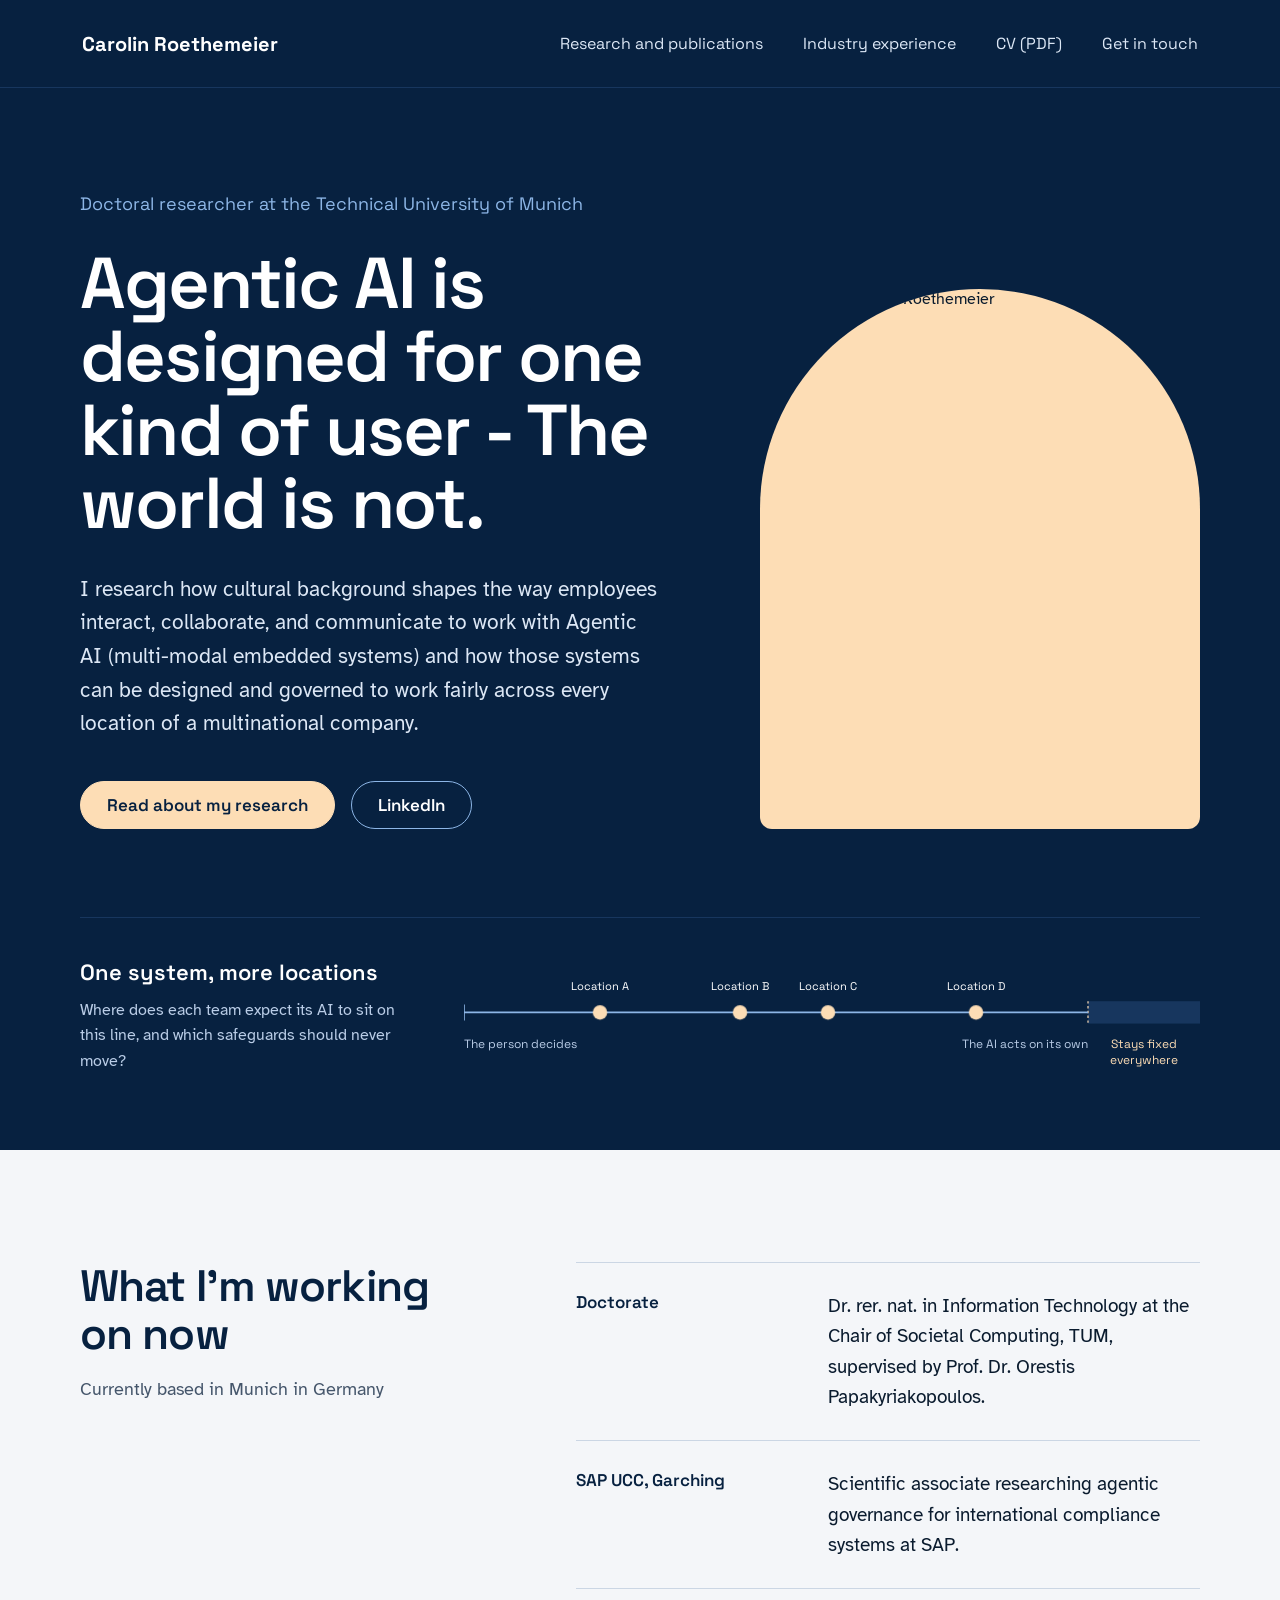
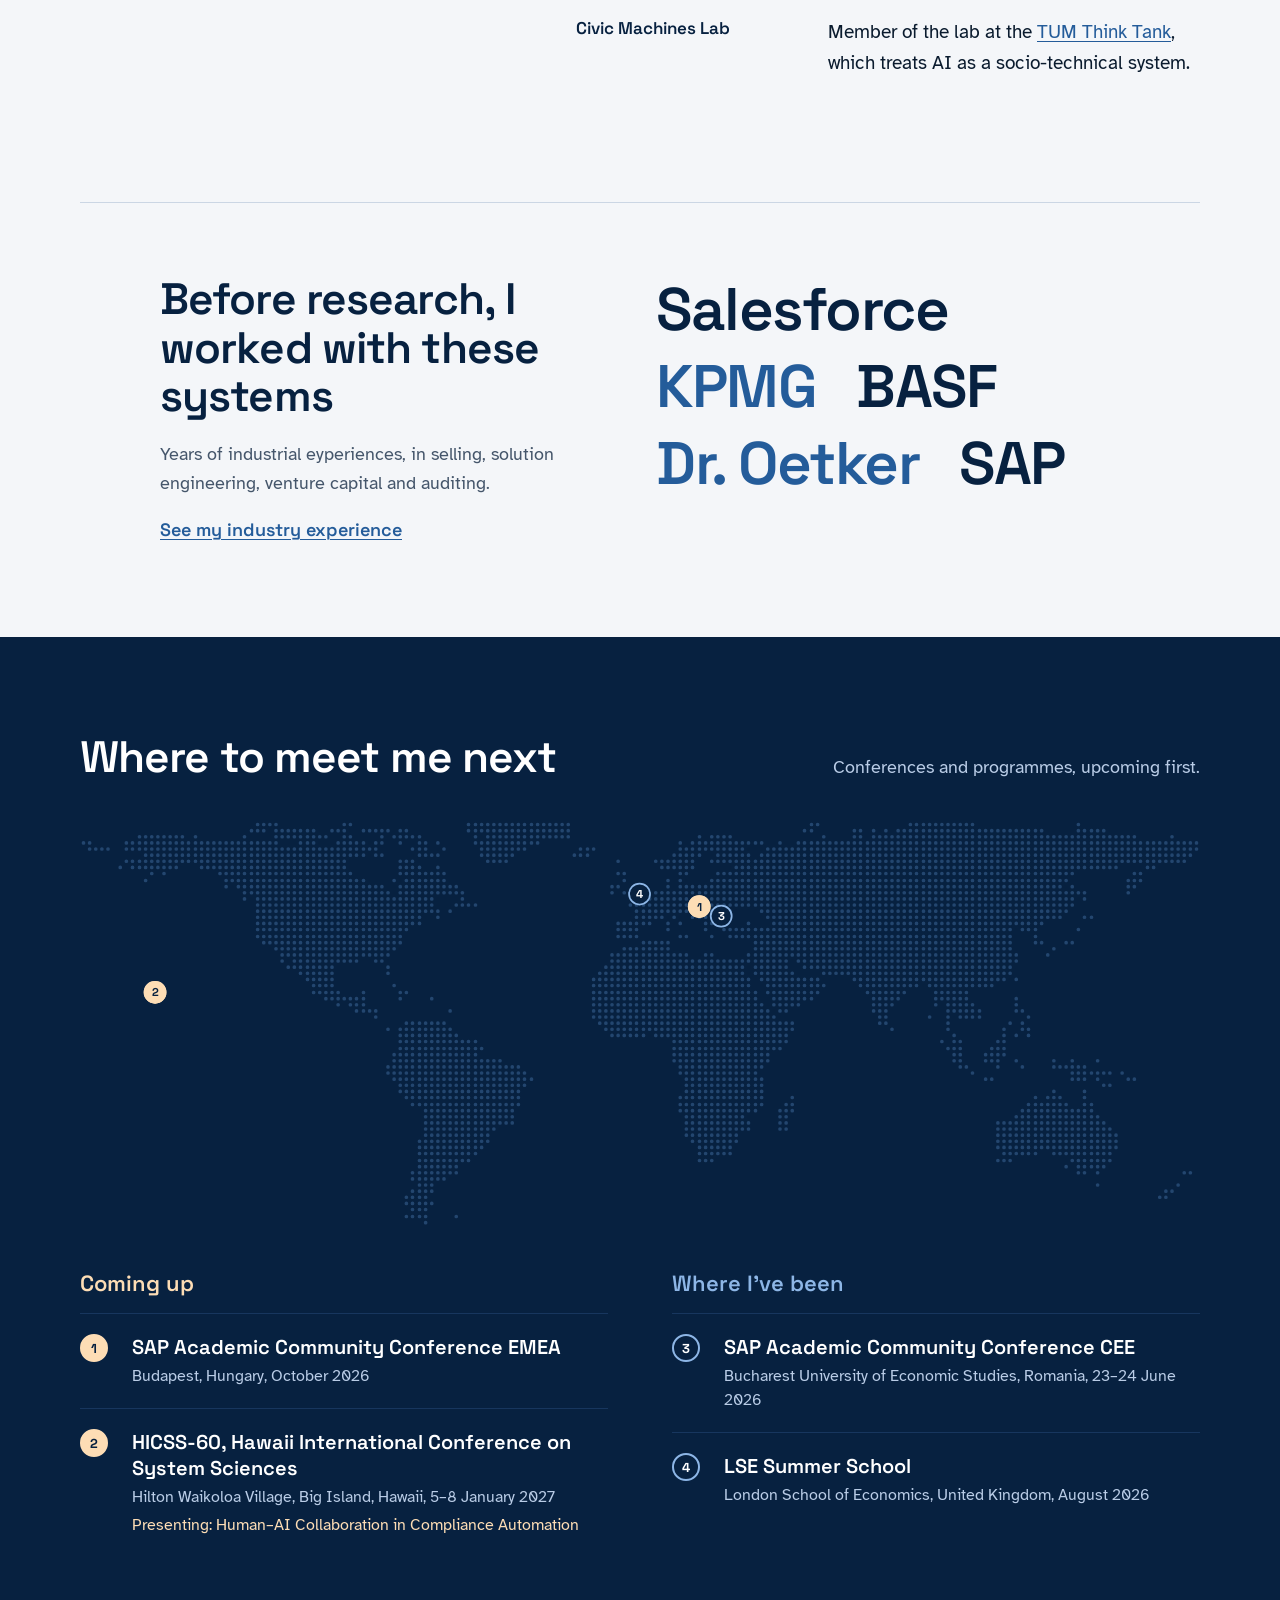
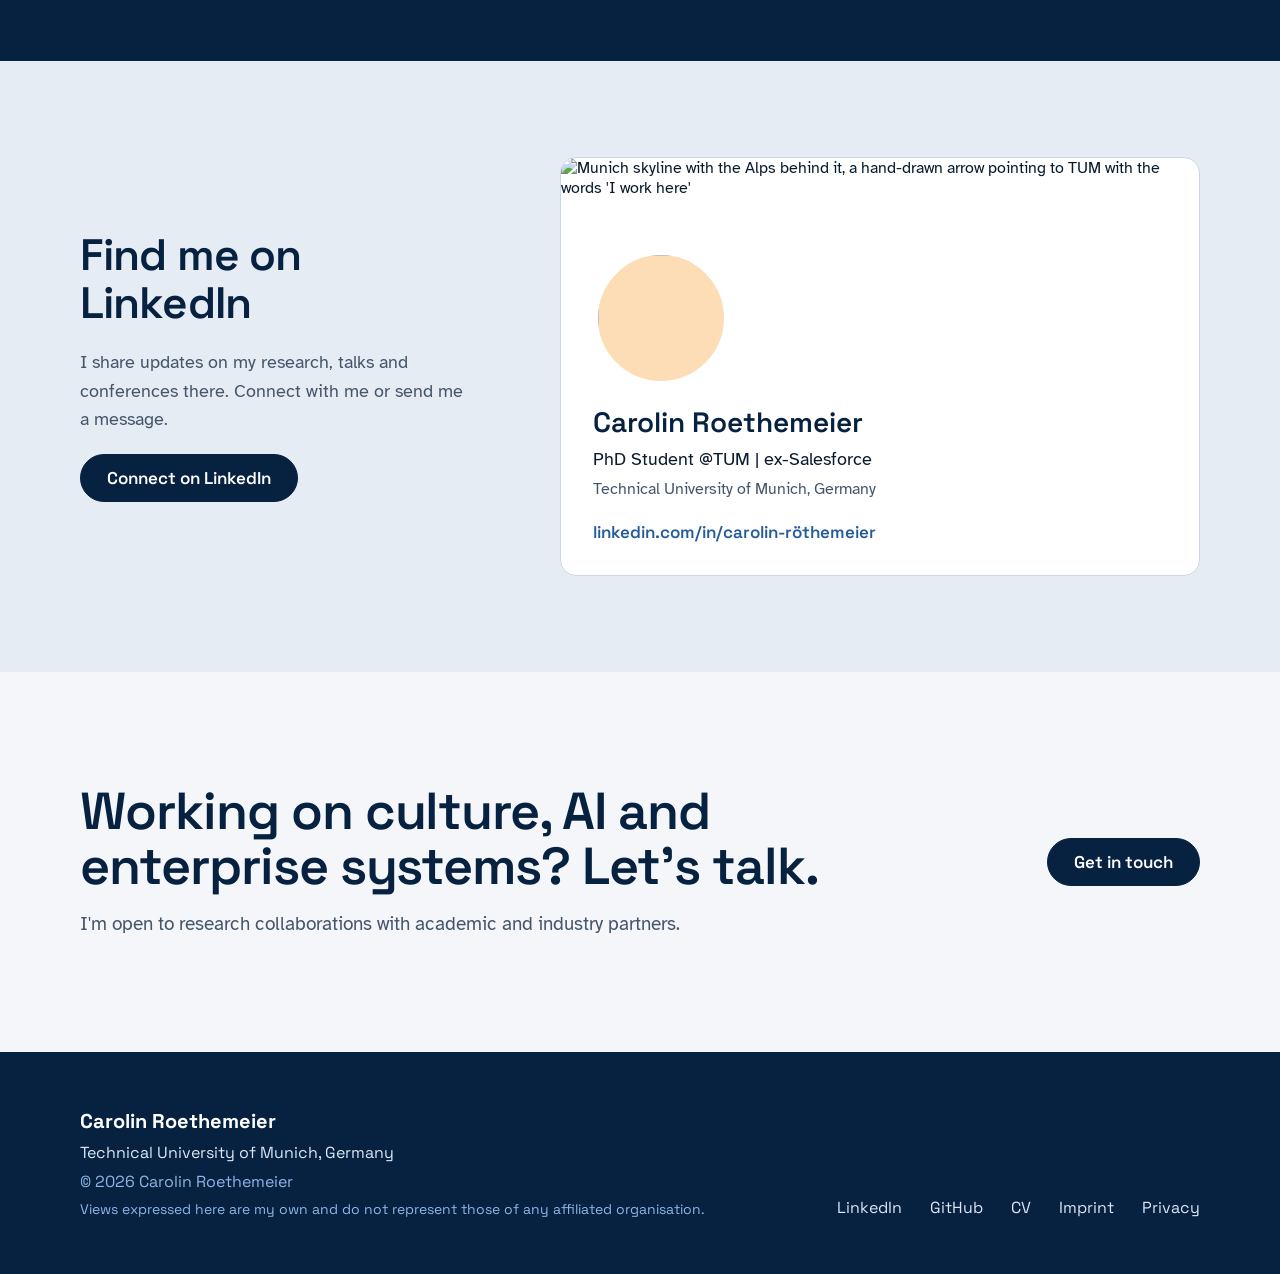
==== commit 83372bc1: "Add files via upload" ====
--- a/index.html
+++ b/index.html
@@ -12,14 +12,15 @@
 <meta property="og:description" content="Carolin Roethemeier is a doctoral researcher at the Technical University of Munich studying how cultural background shapes human–AI delegation in enterprise systems.">
 <meta property="og:image" content="https://carolinroethemeier.github.io/social-preview.jpg">
 <link rel="icon" href="favicon.svg" type="image/svg+xml">
-<link rel="preload" href="bricolage-latin.woff2" as="font" type="font/woff2" crossorigin>
-<link rel="preload" href="source-serif-latin.woff2" as="font" type="font/woff2" crossorigin>
+<link rel="preload" href="space-grotesk-latin.woff2" as="font" type="font/woff2" crossorigin>
+<link rel="preload" href="atkinson-latin-400.woff2" as="font" type="font/woff2" crossorigin>
 <link rel="stylesheet" href="site.css">
 </head>
-<body><div class="page">
+<body>
+<div class="page">
 <a class="skip" href="#main">Skip to content</a>
 
-<header class="dark" style="background: #072140">
+<header class="dark" style="background: #072140; flex-shrink: 0">
 <nav class="nav" aria-label="Main" style="display: flex; align-items: center; justify-content: space-between; height: 88px; padding: 0 80px; border-bottom: 1px solid #17365E">
 <a href="index.html" aria-current="page" style="font-size: 20px; font-weight: 700; color: #FFFFFF; text-decoration: none">Carolin Roethemeier</a>
 <div style="display: flex; gap: 36px; align-items: center">
@@ -32,9 +33,9 @@
 
 <section style="display: grid; grid-template-columns: minmax(0, 1fr) 440px; gap: 96px; padding: 104px 80px 88px; align-items: end">
 <div style="display: flex; flex-direction: column; gap: 32px">
-<p style="margin: 0; font-family: 'Bricolage Grotesque', sans-serif; font-size: 18px; color: #8DB6E6">Doctoral researcher at the Technical University of Munich&nbsp;</p>
-<h1 style="margin: 0; font-family: 'Bricolage Grotesque', sans-serif; font-size: 72px; line-height: 1.02; letter-spacing: -0.025em; font-weight: 600; color: #FFFFFF; max-width: 820px">Agentic AI is designed for one kind of user - The world is not.</h1>
-<p style="margin: 0; font-size: 21px; line-height: 1.6; color: #DCE7F5; max-width: 640px">I'm Carolin Roethemeier. I study how cultural background shapes the way employees interact, collaborate, and communicate to work with Agentic AI (multi-modal embedded systems) and how those systems can be designed and governed to work fairly across every location of a multinational company.</p>
+<p style="margin: 0; font-family: 'Space Grotesk', sans-serif; font-size: 18px; color: #8DB6E6">Doctoral researcher at the Technical University of Munich&nbsp;</p>
+<h1 style="margin: 0; font-family: 'Space Grotesk', sans-serif; font-size: 72px; line-height: 1.02; letter-spacing: -0.025em; font-weight: 600; color: #FFFFFF; max-width: 820px">Agentic AI is designed for one kind of user - The world is not.</h1>
+<p style="margin: 0; font-size: 21px; line-height: 1.6; color: #DCE7F5; max-width: 640px">I research how cultural background shapes the way employees interact, collaborate, and communicate to work with Agentic AI (multi-modal embedded systems) and how those systems can be designed and governed to work fairly across every location of a multinational company.</p>
 <div style="display: flex; gap: 16px; flex-wrap: wrap; padding-top: 8px"><a class="btn btn-peach" href="research.html">Read about my research</a><a class="btn btn-line" href="https://www.linkedin.com/in/carolin-r%C3%B6themeier/">LinkedIn</a></div>
 </div>
 <figure style="margin: 0; width: 440px; height: 540px; border-radius: 220px 220px 12px 12px; background: #FDDDB5; display: flex; align-items: center; justify-content: center; overflow: hidden">
@@ -44,7 +45,7 @@
 
 <section aria-labelledby="scale-title" style="margin: 0 80px; padding: 40px 0 72px; border-top: 1px solid #17365E; display: grid; grid-template-columns: 320px minmax(0, 1fr); gap: 64px; align-items: start">
 <div style="display: flex; flex-direction: column; gap: 12px">
-<h2 id="scale-title" style="margin: 0; font-family: 'Bricolage Grotesque', sans-serif; font-size: 22px; font-weight: 600; color: #FFFFFF">One system, more locations</h2>
+<h2 id="scale-title" style="margin: 0; font-family: 'Space Grotesk', sans-serif; font-size: 22px; font-weight: 600; color: #FFFFFF">One system, more locations</h2>
 <p style="margin: 0; font-size: 16px; line-height: 1.6; color: #B9CCE6">Where does each team expect its AI to sit on this line, and which safeguards should never move?</p>
 </div>
 <svg viewBox="0 0 920 150" width="920" height="150" role="img" aria-label="A scale from 'the person decides' to 'the AI acts on its own'. Four locations sit at different points along it. The far end is marked as safeguards that stay fixed everywhere." style="display: block">
@@ -56,13 +57,13 @@
 <circle class="scale-dot" cx="345" cy="68" r="9" fill="#FDDDB5"></circle>
 <circle class="scale-dot" cx="455" cy="68" r="9" fill="#FDDDB5"></circle>
 <circle class="scale-dot" cx="640" cy="68" r="9" fill="#FDDDB5"></circle>
-<g font-family="Bricolage Grotesque, sans-serif" font-size="14" fill="#FFFFFF" text-anchor="middle">
+<g font-family="Space Grotesk, sans-serif" font-size="14" fill="#FFFFFF" text-anchor="middle">
 <text x="170" y="40">Location A</text>
 <text x="345" y="40">Location B</text>
 <text x="455" y="40">Location C</text>
 <text x="640" y="40">Location D</text>
 </g>
-<g font-family="Bricolage Grotesque, sans-serif" font-size="15" fill="#B9CCE6">
+<g font-family="Space Grotesk, sans-serif" font-size="15" fill="#B9CCE6">
 <text x="0" y="112">The person decides</text>
 <text x="780" y="112" text-anchor="end">The AI acts on its own</text>
 <text x="850" y="112" text-anchor="middle" fill="#FDDDB5">Stays fixed</text>
@@ -72,24 +73,24 @@
 </section>
 </header>
 
-<main id="main" style="display: flex; flex-direction: column">
+<main id="main" style="background: #F4F6F9; flex-shrink: 0; display: flex; flex-direction: column">
 
 <section aria-labelledby="now-title" style="display: grid; grid-template-columns: 400px minmax(0, 1fr); gap: 96px; padding: 112px 80px 96px">
 <div style="display: flex; flex-direction: column; gap: 16px">
-<h2 id="now-title" style="margin: 0; font-family: 'Bricolage Grotesque', sans-serif; font-size: 44px; line-height: 1.1; letter-spacing: -0.02em; font-weight: 600; color: #072140">What I'm working on now</h2>
+<h2 id="now-title" style="margin: 0; font-family: 'Space Grotesk', sans-serif; font-size: 44px; line-height: 1.1; letter-spacing: -0.02em; font-weight: 600; color: #072140">What I'm working on now</h2>
 <p style="margin: 0; font-size: 18px; line-height: 1.6; color: #45566B">Currently based in Munich in Germany</p>
 </div>
 <ul style="margin: 0; padding: 0; list-style: none; display: flex; flex-direction: column">
 <li style="display: grid; grid-template-columns: 220px minmax(0, 1fr); gap: 32px; padding: 28px 0; border-top: 1px solid #CBD6E4">
-<span style="font-family: 'Bricolage Grotesque', sans-serif; font-size: 17px; font-weight: 600; color: #072140">Doctorate</span>
+<span style="font-family: 'Space Grotesk', sans-serif; font-size: 17px; font-weight: 600; color: #072140">Doctorate</span>
 <span style="font-size: 19px; line-height: 1.6">Dr. rer. nat. in Information Technology at the Chair of Societal Computing, TUM, supervised by Prof. Dr. Orestis Papakyriakopoulos.</span>
 </li>
 <li style="display: grid; grid-template-columns: 220px minmax(0, 1fr); gap: 32px; padding: 28px 0; border-top: 1px solid #CBD6E4">
-<span style="font-family: 'Bricolage Grotesque', sans-serif; font-size: 17px; font-weight: 600; color: #072140">SAP UCC, Garching</span>
+<span style="font-family: 'Space Grotesk', sans-serif; font-size: 17px; font-weight: 600; color: #072140">SAP UCC, Garching</span>
 <span style="font-size: 19px; line-height: 1.6">Scientific associate researching agentic governance for international compliance systems at SAP.</span>
 </li>
 <li style="display: grid; grid-template-columns: 220px minmax(0, 1fr); gap: 32px; padding: 28px 0; border-top: 1px solid #CBD6E4">
-<span style="font-family: 'Bricolage Grotesque', sans-serif; font-size: 17px; font-weight: 600; color: #072140">Civic Machines Lab</span>
+<span style="font-family: 'Space Grotesk', sans-serif; font-size: 17px; font-weight: 600; color: #072140">Civic Machines Lab</span>
 <span style="font-size: 19px; line-height: 1.6">Member of the lab at the <a href="https://tumthinktank.de/en/project/civicmachineslab/">TUM Think Tank</a>, which treats AI as a socio-technical system.</span>
 </li>
 
@@ -98,11 +99,11 @@
 
 <section aria-labelledby="ind-title" style="margin: 0 80px; padding: 72px 0 96px; border-top: 1px solid #CBD6E4; display: grid; grid-template-columns: 400px minmax(0, 1fr); gap: 96px">
 <div style="display: flex; flex-direction: column; gap: 20px">
-<h2 id="ind-title" style="margin: 0; font-family: 'Bricolage Grotesque', sans-serif; font-size: 44px; line-height: 1.1; letter-spacing: -0.02em; font-weight: 600; color: #072140">Before research, I worked with these systems</h2>
+<h2 id="ind-title" style="margin: 0; font-family: 'Space Grotesk', sans-serif; font-size: 44px; line-height: 1.1; letter-spacing: -0.02em; font-weight: 600; color: #072140">Before research, I worked with these systems</h2>
 <p style="margin: 0; font-size: 18px; line-height: 1.6; color: #45566B">Years of industrial eyperiences, in selling, solution engineering, venture capital and auditing.</p>
-<a href="experience.html" style="font-family: 'Bricolage Grotesque', sans-serif; font-size: 18px; font-weight: 600">See my industry experience</a>
-</div>
-<ul aria-label="Companies" style="margin: 0; padding: 0; list-style: none; display: flex; flex-wrap: wrap; column-gap: 40px; row-gap: 8px; align-content: start; font-family: 'Bricolage Grotesque', sans-serif; font-size: 60px; line-height: 1.15; letter-spacing: -0.025em; font-weight: 600; color: #072140">
+<a href="experience.html" style="font-family: 'Space Grotesk', sans-serif; font-size: 18px; font-weight: 600">See my industry experience</a>
+</div>
+<ul aria-label="Companies" style="margin: 0; padding: 0; list-style: none; display: flex; flex-wrap: wrap; column-gap: 40px; row-gap: 8px; align-content: start; font-family: 'Space Grotesk', sans-serif; font-size: 60px; line-height: 1.15; letter-spacing: -0.025em; font-weight: 600; color: #072140">
 <li>Salesforce</li>
 <li style="color: #245C9A">KPMG</li>
 <li>BASF</li>
@@ -113,29 +114,29 @@
 
 <section aria-labelledby="meet-title" class="dark" style="background: #072140; padding: 96px 80px 104px; display: flex; flex-direction: column; gap: 40px">
 <div style="display: flex; justify-content: space-between; align-items: end; gap: 40px">
-<h2 id="meet-title" style="margin: 0; font-family: 'Bricolage Grotesque', sans-serif; font-size: 44px; line-height: 1.1; letter-spacing: -0.02em; font-weight: 600; color: #FFFFFF">Where to meet me next</h2>
+<h2 id="meet-title" style="margin: 0; font-family: 'Space Grotesk', sans-serif; font-size: 44px; line-height: 1.1; letter-spacing: -0.02em; font-weight: 600; color: #FFFFFF">Where to meet me next</h2>
 <p style="margin: 0; font-size: 18px; line-height: 1.6; color: #B9CCE6">Conferences and programmes, upcoming first.</p>
 </div>
 <svg viewBox="0 0 1280 466" width="1280" height="466" role="img" aria-label="World map. Coming up: 1 Budapest, 2 Big Island, Hawaii. Past: 3 Bucharest, 4 London." style="display: block">
 <path d="M203 4h0M210 4h0M217 4h0M224 4h0M302 4h0M309 4h0M444 4h0M452 4h0M459 4h0M466 4h0M473 4h0M480 4h0M487 4h0M494 4h0M501 4h0M508 4h0M516 4h0M523 4h0M530 4h0M537 4h0M544 4h0M551 4h0M558 4h0M836 4h0M843 4h0M949 4h0M956 4h0M964 4h0M971 4h0M978 4h0M985 4h0M992 4h0M999 4h0M1006 4h0M1013 4h0M1020 4h0M1141 4h0M196 11h0M203 11h0M210 11h0M224 11h0M231 11h0M238 11h0M245 11h0M252 11h0M260 11h0M267 11h0M288 11h0M295 11h0M302 11h0M324 11h0M331 11h0M338 11h0M345 11h0M352 11h0M366 11h0M373 11h0M444 11h0M452 11h0M459 11h0M466 11h0M473 11h0M480 11h0M487 11h0M494 11h0M501 11h0M508 11h0M516 11h0M523 11h0M530 11h0M537 11h0M544 11h0M551 11h0M558 11h0M828 11h0M836 11h0M885 11h0M892 11h0M907 11h0M921 11h0M935 11h0M942 11h0M949 11h0M956 11h0M964 11h0M971 11h0M978 11h0M985 11h0M992 11h0M999 11h0M1006 11h0M1013 11h0M1020 11h0M1028 11h0M1035 11h0M1042 11h0M1049 11h0M1056 11h0M1063 11h0M1070 11h0M1077 11h0M1084 11h0M1092 11h0M1099 11h0M1141 11h0M1148 11h0M1156 11h0M1163 11h0M1170 11h0M68 18h0M75 18h0M82 18h0M89 18h0M96 18h0M103 18h0M110 18h0M117 18h0M132 18h0M188 18h0M224 18h0M231 18h0M238 18h0M245 18h0M252 18h0M260 18h0M267 18h0M274 18h0M281 18h0M302 18h0M309 18h0M345 18h0M359 18h0M366 18h0M373 18h0M380 18h0M388 18h0M452 18h0M466 18h0M473 18h0M480 18h0M487 18h0M494 18h0M501 18h0M508 18h0M516 18h0M523 18h0M530 18h0M537 18h0M544 18h0M551 18h0M558 18h0M708 18h0M722 18h0M729 18h0M736 18h0M743 18h0M850 18h0M885 18h0M892 18h0M907 18h0M914 18h0M921 18h0M928 18h0M935 18h0M942 18h0M949 18h0M956 18h0M964 18h0M971 18h0M978 18h0M985 18h0M992 18h0M999 18h0M1006 18h0M1013 18h0M1020 18h0M1028 18h0M1035 18h0M1042 18h0M1049 18h0M1056 18h0M1063 18h0M1070 18h0M1077 18h0M1084 18h0M1092 18h0M1099 18h0M1106 18h0M1113 18h0M1120 18h0M1127 18h0M1134 18h0M1141 18h0M1148 18h0M1156 18h0M1163 18h0M1170 18h0M1177 18h0M1184 18h0M1191 18h0M1198 18h0M1205 18h0M1248 18h0M4 25h0M11 25h0M53 25h0M60 25h0M68 25h0M75 25h0M82 25h0M89 25h0M96 25h0M103 25h0M110 25h0M117 25h0M124 25h0M132 25h0M139 25h0M146 25h0M153 25h0M160 25h0M167 25h0M174 25h0M181 25h0M188 25h0M196 25h0M203 25h0M210 25h0M217 25h0M224 25h0M252 25h0M260 25h0M267 25h0M295 25h0M302 25h0M309 25h0M316 25h0M324 25h0M338 25h0M345 25h0M366 25h0M388 25h0M395 25h0M409 25h0M452 25h0M459 25h0M466 25h0M473 25h0M480 25h0M487 25h0M494 25h0M501 25h0M508 25h0M516 25h0M523 25h0M686 25h0M700 25h0M708 25h0M715 25h0M722 25h0M729 25h0M736 25h0M743 25h0M750 25h0M757 25h0M764 25h0M772 25h0M779 25h0M800 25h0M821 25h0M828 25h0M836 25h0M843 25h0M850 25h0M857 25h0M864 25h0M871 25h0M878 25h0M885 25h0M892 25h0M900 25h0M907 25h0M914 25h0M921 25h0M928 25h0M935 25h0M942 25h0M949 25h0M956 25h0M964 25h0M971 25h0M978 25h0M985 25h0M992 25h0M999 25h0M1006 25h0M1013 25h0M1020 25h0M1028 25h0M1035 25h0M1042 25h0M1049 25h0M1056 25h0M1063 25h0M1070 25h0M1077 25h0M1084 25h0M1092 25h0M1099 25h0M1106 25h0M1113 25h0M1120 25h0M1127 25h0M1134 25h0M1141 25h0M1148 25h0M1156 25h0M1163 25h0M1170 25h0M1177 25h0M1184 25h0M1191 25h0M1198 25h0M1205 25h0M1212 25h0M1220 25h0M1227 25h0M1234 25h0M1241 25h0M1248 25h0M1255 25h0M1262 25h0M1269 25h0M1276 25h0M11 32h0M18 32h0M25 32h0M32 32h0M53 32h0M60 32h0M68 32h0M75 32h0M82 32h0M89 32h0M96 32h0M103 32h0M110 32h0M117 32h0M124 32h0M132 32h0M139 32h0M146 32h0M153 32h0M160 32h0M167 32h0M174 32h0M181 32h0M188 32h0M196 32h0M203 32h0M210 32h0M217 32h0M224 32h0M231 32h0M238 32h0M245 32h0M252 32h0M260 32h0M267 32h0M274 32h0M281 32h0M288 32h0M295 32h0M302 32h0M309 32h0M316 32h0M324 32h0M331 32h0M338 32h0M380 32h0M388 32h0M395 32h0M416 32h0M459 32h0M466 32h0M473 32h0M480 32h0M487 32h0M494 32h0M501 32h0M508 32h0M572 32h0M580 32h0M587 32h0M686 32h0M693 32h0M700 32h0M708 32h0M715 32h0M722 32h0M729 32h0M736 32h0M743 32h0M750 32h0M757 32h0M786 32h0M793 32h0M800 32h0M807 32h0M814 32h0M821 32h0M828 32h0M836 32h0M843 32h0M850 32h0M857 32h0M864 32h0M871 32h0M878 32h0M885 32h0M892 32h0M900 32h0M907 32h0M914 32h0M921 32h0M928 32h0M935 32h0M942 32h0M949 32h0M956 32h0M964 32h0M971 32h0M978 32h0M985 32h0M992 32h0M999 32h0M1006 32h0M1013 32h0M1020 32h0M1028 32h0M1035 32h0M1042 32h0M1049 32h0M1056 32h0M1063 32h0M1070 32h0M1077 32h0M1084 32h0M1092 32h0M1099 32h0M1106 32h0M1113 32h0M1120 32h0M1127 32h0M1134 32h0M1141 32h0M1148 32h0M1156 32h0M1163 32h0M1170 32h0M1177 32h0M1184 32h0M1191 32h0M1198 32h0M1205 32h0M1212 32h0M1220 32h0M1227 32h0M1234 32h0M1241 32h0M1248 32h0M1255 32h0M1262 32h0M1269 32h0M1276 32h0M75 39h0M82 39h0M89 39h0M96 39h0M103 39h0M110 39h0M117 39h0M124 39h0M132 39h0M139 39h0M146 39h0M153 39h0M160 39h0M167 39h0M174 39h0M181 39h0M188 39h0M196 39h0M203 39h0M210 39h0M217 39h0M224 39h0M231 39h0M238 39h0M245 39h0M252 39h0M260 39h0M267 39h0M274 39h0M281 39h0M288 39h0M295 39h0M302 39h0M309 39h0M316 39h0M324 39h0M338 39h0M345 39h0M388 39h0M395 39h0M402 39h0M409 39h0M459 39h0M466 39h0M473 39h0M480 39h0M487 39h0M494 39h0M565 39h0M572 39h0M580 39h0M679 39h0M686 39h0M693 39h0M700 39h0M708 39h0M729 39h0M736 39h0M743 39h0M750 39h0M757 39h0M764 39h0M779 39h0M786 39h0M793 39h0M800 39h0M807 39h0M814 39h0M821 39h0M828 39h0M836 39h0M843 39h0M850 39h0M857 39h0M864 39h0M871 39h0M878 39h0M885 39h0M892 39h0M900 39h0M907 39h0M914 39h0M921 39h0M928 39h0M935 39h0M942 39h0M949 39h0M956 39h0M964 39h0M971 39h0M978 39h0M985 39h0M992 39h0M999 39h0M1006 39h0M1013 39h0M1020 39h0M1028 39h0M1035 39h0M1042 39h0M1049 39h0M1056 39h0M1063 39h0M1070 39h0M1077 39h0M1084 39h0M1092 39h0M1099 39h0M1106 39h0M1113 39h0M1120 39h0M1127 39h0M1134 39h0M1141 39h0M1148 39h0M1156 39h0M1163 39h0M1170 39h0M1177 39h0M1184 39h0M1191 39h0M1198 39h0M1205 39h0M1212 39h0M1220 39h0M1227 39h0M1234 39h0M1241 39h0M1248 39h0M1255 39h0M1262 39h0M1269 39h0M53 46h0M60 46h0M68 46h0M75 46h0M82 46h0M89 46h0M96 46h0M103 46h0M110 46h0M117 46h0M124 46h0M132 46h0M139 46h0M146 46h0M153 46h0M160 46h0M167 46h0M174 46h0M181 46h0M188 46h0M196 46h0M203 46h0M210 46h0M217 46h0M224 46h0M231 46h0M238 46h0M245 46h0M252 46h0M260 46h0M267 46h0M274 46h0M281 46h0M288 46h0M295 46h0M302 46h0M366 46h0M373 46h0M380 46h0M466 46h0M473 46h0M480 46h0M487 46h0M615 46h0M658 46h0M665 46h0M672 46h0M679 46h0M686 46h0M693 46h0M700 46h0M722 46h0M729 46h0M736 46h0M743 46h0M750 46h0M757 46h0M764 46h0M772 46h0M779 46h0M786 46h0M793 46h0M800 46h0M807 46h0M814 46h0M821 46h0M828 46h0M836 46h0M843 46h0M850 46h0M857 46h0M864 46h0M871 46h0M878 46h0M885 46h0M892 46h0M900 46h0M907 46h0M914 46h0M921 46h0M928 46h0M935 46h0M942 46h0M949 46h0M956 46h0M964 46h0M971 46h0M978 46h0M985 46h0M992 46h0M999 46h0M1006 46h0M1013 46h0M1020 46h0M1028 46h0M1035 46h0M1042 46h0M1049 46h0M1056 46h0M1063 46h0M1070 46h0M1077 46h0M1084 46h0M1092 46h0M1099 46h0M1106 46h0M1113 46h0M1120 46h0M1127 46h0M1134 46h0M1141 46h0M1148 46h0M1156 46h0M1163 46h0M1170 46h0M1177 46h0M1184 46h0M1191 46h0M1198 46h0M1205 46h0M1212 46h0M1220 46h0M1227 46h0M1234 46h0M1241 46h0M1248 46h0M1255 46h0M1262 46h0M46 53h0M60 53h0M68 53h0M75 53h0M82 53h0M89 53h0M96 53h0M103 53h0M110 53h0M139 53h0M146 53h0M153 53h0M160 53h0M167 53h0M174 53h0M181 53h0M188 53h0M196 53h0M203 53h0M210 53h0M217 53h0M224 53h0M231 53h0M238 53h0M245 53h0M252 53h0M260 53h0M267 53h0M274 53h0M281 53h0M288 53h0M295 53h0M302 53h0M366 53h0M373 53h0M380 53h0M388 53h0M409 53h0M665 53h0M672 53h0M679 53h0M686 53h0M693 53h0M700 53h0M750 53h0M757 53h0M764 53h0M772 53h0M779 53h0M786 53h0M793 53h0M800 53h0M807 53h0M814 53h0M821 53h0M828 53h0M836 53h0M843 53h0M850 53h0M857 53h0M864 53h0M871 53h0M878 53h0M885 53h0M892 53h0M900 53h0M907 53h0M914 53h0M921 53h0M928 53h0M935 53h0M942 53h0M949 53h0M956 53h0M964 53h0M971 53h0M978 53h0M985 53h0M992 53h0M999 53h0M1006 53h0M1013 53h0M1020 53h0M1028 53h0M1035 53h0M1042 53h0M1049 53h0M1056 53h0M1063 53h0M1070 53h0M1077 53h0M1084 53h0M1092 53h0M1099 53h0M1106 53h0M1113 53h0M1120 53h0M1127 53h0M1134 53h0M1141 53h0M1148 53h0M1156 53h0M1163 53h0M1170 53h0M1177 53h0M1184 53h0M1220 53h0M1227 53h0M82 60h0M96 60h0M160 60h0M167 60h0M174 60h0M181 60h0M188 60h0M196 60h0M203 60h0M210 60h0M217 60h0M224 60h0M231 60h0M238 60h0M245 60h0M252 60h0M260 60h0M267 60h0M274 60h0M281 60h0M288 60h0M295 60h0M302 60h0M309 60h0M366 60h0M373 60h0M380 60h0M388 60h0M395 60h0M402 60h0M409 60h0M416 60h0M615 60h0M622 60h0M686 60h0M693 60h0M729 60h0M736 60h0M743 60h0M750 60h0M757 60h0M764 60h0M772 60h0M779 60h0M786 60h0M793 60h0M800 60h0M807 60h0M814 60h0M821 60h0M828 60h0M836 60h0M843 60h0M850 60h0M857 60h0M864 60h0M871 60h0M878 60h0M885 60h0M892 60h0M900 60h0M907 60h0M914 60h0M921 60h0M928 60h0M935 60h0M942 60h0M949 60h0M956 60h0M964 60h0M971 60h0M978 60h0M985 60h0M992 60h0M999 60h0M1006 60h0M1013 60h0M1020 60h0M1028 60h0M1035 60h0M1042 60h0M1049 60h0M1056 60h0M1063 60h0M1070 60h0M1077 60h0M1084 60h0M1092 60h0M1099 60h0M1106 60h0M1113 60h0M1120 60h0M1127 60h0M1134 60h0M1205 60h0M1212 60h0M75 68h0M167 68h0M174 68h0M181 68h0M188 68h0M196 68h0M203 68h0M210 68h0M217 68h0M224 68h0M231 68h0M238 68h0M245 68h0M252 68h0M260 68h0M267 68h0M274 68h0M281 68h0M288 68h0M295 68h0M302 68h0M309 68h0M316 68h0M324 68h0M359 68h0M373 68h0M380 68h0M388 68h0M395 68h0M402 68h0M409 68h0M416 68h0M622 68h0M672 68h0M686 68h0M722 68h0M729 68h0M736 68h0M743 68h0M750 68h0M757 68h0M764 68h0M772 68h0M779 68h0M786 68h0M793 68h0M800 68h0M807 68h0M814 68h0M821 68h0M828 68h0M836 68h0M843 68h0M850 68h0M857 68h0M864 68h0M871 68h0M878 68h0M885 68h0M892 68h0M900 68h0M907 68h0M914 68h0M921 68h0M928 68h0M935 68h0M942 68h0M949 68h0M956 68h0M964 68h0M971 68h0M978 68h0M985 68h0M992 68h0M999 68h0M1006 68h0M1013 68h0M1020 68h0M1028 68h0M1035 68h0M1042 68h0M1049 68h0M1056 68h0M1063 68h0M1070 68h0M1077 68h0M1084 68h0M1092 68h0M1099 68h0M1106 68h0M1113 68h0M1120 68h0M1127 68h0M1198 68h0M1205 68h0M1212 68h0M167 75h0M181 75h0M188 75h0M196 75h0M203 75h0M210 75h0M217 75h0M224 75h0M231 75h0M238 75h0M245 75h0M252 75h0M260 75h0M267 75h0M274 75h0M281 75h0M288 75h0M295 75h0M302 75h0M309 75h0M316 75h0M324 75h0M331 75h0M338 75h0M345 75h0M366 75h0M373 75h0M380 75h0M388 75h0M395 75h0M402 75h0M409 75h0M416 75h0M423 75h0M430 75h0M608 75h0M615 75h0M636 75h0M672 75h0M686 75h0M693 75h0M700 75h0M708 75h0M715 75h0M722 75h0M729 75h0M736 75h0M743 75h0M750 75h0M757 75h0M764 75h0M772 75h0M779 75h0M786 75h0M793 75h0M800 75h0M807 75h0M814 75h0M821 75h0M828 75h0M836 75h0M843 75h0M850 75h0M857 75h0M864 75h0M871 75h0M878 75h0M885 75h0M892 75h0M900 75h0M907 75h0M914 75h0M921 75h0M928 75h0M935 75h0M942 75h0M949 75h0M956 75h0M964 75h0M971 75h0M978 75h0M985 75h0M992 75h0M999 75h0M1006 75h0M1013 75h0M1020 75h0M1028 75h0M1035 75h0M1042 75h0M1049 75h0M1056 75h0M1063 75h0M1070 75h0M1077 75h0M1084 75h0M1092 75h0M1099 75h0M1106 75h0M1113 75h0M1120 75h0M1134 75h0M1198 75h0M1205 75h0M188 82h0M196 82h0M203 82h0M210 82h0M217 82h0M224 82h0M231 82h0M238 82h0M245 82h0M252 82h0M260 82h0M267 82h0M274 82h0M281 82h0M288 82h0M295 82h0M302 82h0M309 82h0M316 82h0M324 82h0M331 82h0M338 82h0M345 82h0M352 82h0M366 82h0M373 82h0M380 82h0M388 82h0M395 82h0M402 82h0M409 82h0M416 82h0M423 82h0M430 82h0M437 82h0M608 82h0M622 82h0M629 82h0M636 82h0M644 82h0M658 82h0M665 82h0M672 82h0M679 82h0M686 82h0M693 82h0M700 82h0M708 82h0M715 82h0M722 82h0M729 82h0M736 82h0M743 82h0M750 82h0M757 82h0M764 82h0M772 82h0M779 82h0M786 82h0M793 82h0M800 82h0M807 82h0M814 82h0M821 82h0M828 82h0M836 82h0M843 82h0M850 82h0M857 82h0M864 82h0M871 82h0M878 82h0M885 82h0M892 82h0M900 82h0M907 82h0M914 82h0M921 82h0M928 82h0M935 82h0M942 82h0M949 82h0M956 82h0M964 82h0M971 82h0M978 82h0M985 82h0M992 82h0M999 82h0M1006 82h0M1013 82h0M1020 82h0M1028 82h0M1035 82h0M1042 82h0M1049 82h0M1056 82h0M1063 82h0M1070 82h0M1077 82h0M1084 82h0M1092 82h0M1099 82h0M1106 82h0M1113 82h0M1120 82h0M1127 82h0M1134 82h0M1141 82h0M1148 82h0M1198 82h0M188 89h0M203 89h0M210 89h0M217 89h0M224 89h0M231 89h0M238 89h0M245 89h0M252 89h0M260 89h0M267 89h0M274 89h0M281 89h0M288 89h0M295 89h0M302 89h0M309 89h0M316 89h0M324 89h0M331 89h0M338 89h0M345 89h0M352 89h0M359 89h0M366 89h0M373 89h0M380 89h0M388 89h0M395 89h0M402 89h0M437 89h0M651 89h0M658 89h0M665 89h0M672 89h0M679 89h0M686 89h0M693 89h0M700 89h0M708 89h0M715 89h0M722 89h0M729 89h0M736 89h0M743 89h0M750 89h0M757 89h0M764 89h0M772 89h0M779 89h0M786 89h0M793 89h0M800 89h0M807 89h0M814 89h0M821 89h0M828 89h0M836 89h0M843 89h0M850 89h0M857 89h0M864 89h0M871 89h0M878 89h0M885 89h0M892 89h0M900 89h0M907 89h0M914 89h0M921 89h0M928 89h0M935 89h0M942 89h0M949 89h0M956 89h0M964 89h0M971 89h0M978 89h0M985 89h0M992 89h0M999 89h0M1006 89h0M1013 89h0M1020 89h0M1028 89h0M1035 89h0M1042 89h0M1049 89h0M1056 89h0M1063 89h0M1070 89h0M1077 89h0M1084 89h0M1092 89h0M1099 89h0M1106 89h0M1113 89h0M1120 89h0M1127 89h0M1134 89h0M1148 89h0M203 96h0M210 96h0M217 96h0M224 96h0M231 96h0M238 96h0M245 96h0M252 96h0M260 96h0M267 96h0M274 96h0M281 96h0M288 96h0M295 96h0M302 96h0M309 96h0M316 96h0M324 96h0M331 96h0M338 96h0M345 96h0M352 96h0M359 96h0M366 96h0M373 96h0M380 96h0M388 96h0M395 96h0M402 96h0M430 96h0M437 96h0M444 96h0M452 96h0M629 96h0M636 96h0M644 96h0M651 96h0M658 96h0M665 96h0M672 96h0M679 96h0M686 96h0M693 96h0M700 96h0M708 96h0M715 96h0M722 96h0M729 96h0M736 96h0M743 96h0M750 96h0M757 96h0M764 96h0M772 96h0M779 96h0M786 96h0M793 96h0M800 96h0M807 96h0M814 96h0M821 96h0M828 96h0M836 96h0M843 96h0M850 96h0M857 96h0M864 96h0M871 96h0M878 96h0M885 96h0M892 96h0M900 96h0M907 96h0M914 96h0M921 96h0M928 96h0M935 96h0M942 96h0M949 96h0M956 96h0M964 96h0M971 96h0M978 96h0M985 96h0M992 96h0M999 96h0M1006 96h0M1013 96h0M1020 96h0M1028 96h0M1035 96h0M1042 96h0M1049 96h0M1056 96h0M1063 96h0M1070 96h0M1077 96h0M1084 96h0M1092 96h0M1099 96h0M1106 96h0M1113 96h0M1120 96h0M1127 96h0M1134 96h0M203 103h0M210 103h0M217 103h0M224 103h0M231 103h0M238 103h0M245 103h0M252 103h0M260 103h0M267 103h0M274 103h0M281 103h0M288 103h0M295 103h0M302 103h0M309 103h0M316 103h0M324 103h0M331 103h0M338 103h0M345 103h0M352 103h0M359 103h0M366 103h0M373 103h0M380 103h0M388 103h0M395 103h0M402 103h0M409 103h0M423 103h0M636 103h0M644 103h0M651 103h0M658 103h0M665 103h0M672 103h0M679 103h0M686 103h0M693 103h0M700 103h0M708 103h0M715 103h0M722 103h0M729 103h0M736 103h0M743 103h0M779 103h0M786 103h0M793 103h0M800 103h0M807 103h0M814 103h0M821 103h0M828 103h0M836 103h0M843 103h0M850 103h0M857 103h0M864 103h0M871 103h0M878 103h0M885 103h0M892 103h0M900 103h0M907 103h0M914 103h0M921 103h0M928 103h0M935 103h0M942 103h0M949 103h0M956 103h0M964 103h0M971 103h0M978 103h0M985 103h0M992 103h0M999 103h0M1006 103h0M1013 103h0M1020 103h0M1028 103h0M1035 103h0M1042 103h0M1049 103h0M1056 103h0M1063 103h0M1070 103h0M1077 103h0M1084 103h0M1092 103h0M1099 103h0M1106 103h0M1113 103h0M1120 103h0M1127 103h0M203 110h0M210 110h0M217 110h0M224 110h0M231 110h0M238 110h0M245 110h0M252 110h0M260 110h0M267 110h0M274 110h0M281 110h0M288 110h0M295 110h0M302 110h0M309 110h0M316 110h0M324 110h0M331 110h0M338 110h0M345 110h0M352 110h0M359 110h0M366 110h0M373 110h0M380 110h0M388 110h0M409 110h0M636 110h0M644 110h0M651 110h0M658 110h0M665 110h0M679 110h0M700 110h0M708 110h0M715 110h0M722 110h0M729 110h0M736 110h0M786 110h0M793 110h0M800 110h0M807 110h0M814 110h0M821 110h0M828 110h0M836 110h0M843 110h0M850 110h0M857 110h0M864 110h0M871 110h0M878 110h0M885 110h0M892 110h0M900 110h0M907 110h0M914 110h0M921 110h0M928 110h0M935 110h0M942 110h0M949 110h0M956 110h0M964 110h0M971 110h0M978 110h0M985 110h0M992 110h0M999 110h0M1006 110h0M1013 110h0M1020 110h0M1028 110h0M1035 110h0M1042 110h0M1049 110h0M1056 110h0M1063 110h0M1070 110h0M1077 110h0M1084 110h0M1092 110h0M1099 110h0M1106 110h0M1113 110h0M1120 110h0M1148 110h0M1156 110h0M203 117h0M210 117h0M217 117h0M224 117h0M231 117h0M238 117h0M245 117h0M252 117h0M260 117h0M267 117h0M274 117h0M281 117h0M288 117h0M295 117h0M302 117h0M309 117h0M316 117h0M324 117h0M331 117h0M338 117h0M345 117h0M352 117h0M359 117h0M366 117h0M373 117h0M380 117h0M388 117h0M615 117h0M622 117h0M629 117h0M636 117h0M644 117h0M651 117h0M672 117h0M686 117h0M715 117h0M722 117h0M729 117h0M736 117h0M764 117h0M793 117h0M800 117h0M807 117h0M814 117h0M821 117h0M828 117h0M836 117h0M843 117h0M850 117h0M857 117h0M864 117h0M871 117h0M878 117h0M885 117h0M892 117h0M900 117h0M907 117h0M914 117h0M921 117h0M928 117h0M935 117h0M942 117h0M949 117h0M956 117h0M964 117h0M971 117h0M978 117h0M985 117h0M992 117h0M999 117h0M1006 117h0M1013 117h0M1020 117h0M1028 117h0M1035 117h0M1042 117h0M1049 117h0M1056 117h0M1063 117h0M1070 117h0M1077 117h0M1084 117h0M1092 117h0M1099 117h0M203 124h0M210 124h0M217 124h0M224 124h0M231 124h0M238 124h0M245 124h0M252 124h0M260 124h0M267 124h0M274 124h0M281 124h0M288 124h0M295 124h0M302 124h0M309 124h0M316 124h0M324 124h0M331 124h0M338 124h0M345 124h0M352 124h0M359 124h0M366 124h0M373 124h0M615 124h0M622 124h0M629 124h0M636 124h0M672 124h0M715 124h0M736 124h0M743 124h0M750 124h0M757 124h0M764 124h0M772 124h0M779 124h0M786 124h0M793 124h0M800 124h0M807 124h0M814 124h0M821 124h0M828 124h0M836 124h0M843 124h0M850 124h0M857 124h0M864 124h0M871 124h0M878 124h0M885 124h0M892 124h0M900 124h0M907 124h0M914 124h0M921 124h0M928 124h0M935 124h0M942 124h0M949 124h0M956 124h0M964 124h0M971 124h0M978 124h0M985 124h0M992 124h0M999 124h0M1006 124h0M1013 124h0M1020 124h0M1028 124h0M1035 124h0M1042 124h0M1049 124h0M1056 124h0M1063 124h0M1077 124h0M1084 124h0M1092 124h0M1141 124h0M203 132h0M210 132h0M217 132h0M224 132h0M231 132h0M238 132h0M245 132h0M252 132h0M260 132h0M267 132h0M274 132h0M281 132h0M288 132h0M295 132h0M302 132h0M309 132h0M316 132h0M324 132h0M331 132h0M338 132h0M345 132h0M352 132h0M359 132h0M366 132h0M615 132h0M622 132h0M629 132h0M636 132h0M686 132h0M693 132h0M722 132h0M743 132h0M750 132h0M757 132h0M764 132h0M772 132h0M779 132h0M786 132h0M793 132h0M800 132h0M807 132h0M814 132h0M821 132h0M828 132h0M836 132h0M843 132h0M850 132h0M857 132h0M864 132h0M871 132h0M878 132h0M885 132h0M892 132h0M900 132h0M907 132h0M914 132h0M921 132h0M928 132h0M935 132h0M942 132h0M949 132h0M956 132h0M964 132h0M971 132h0M978 132h0M985 132h0M992 132h0M999 132h0M1006 132h0M1013 132h0M1020 132h0M1028 132h0M1035 132h0M1042 132h0M1049 132h0M1056 132h0M1063 132h0M1092 132h0M210 139h0M217 139h0M224 139h0M231 139h0M238 139h0M245 139h0M252 139h0M260 139h0M267 139h0M274 139h0M281 139h0M288 139h0M295 139h0M302 139h0M309 139h0M316 139h0M324 139h0M331 139h0M338 139h0M345 139h0M352 139h0M359 139h0M366 139h0M644 139h0M651 139h0M658 139h0M665 139h0M672 139h0M772 139h0M779 139h0M786 139h0M793 139h0M800 139h0M807 139h0M814 139h0M821 139h0M828 139h0M836 139h0M843 139h0M850 139h0M857 139h0M864 139h0M871 139h0M878 139h0M885 139h0M892 139h0M900 139h0M907 139h0M914 139h0M921 139h0M928 139h0M935 139h0M942 139h0M949 139h0M956 139h0M964 139h0M971 139h0M978 139h0M985 139h0M992 139h0M999 139h0M1006 139h0M1013 139h0M1020 139h0M1028 139h0M1035 139h0M1042 139h0M1049 139h0M1056 139h0M1063 139h0M1092 139h0M1099 139h0M1127 139h0M1134 139h0M224 146h0M231 146h0M238 146h0M245 146h0M252 146h0M260 146h0M267 146h0M274 146h0M281 146h0M288 146h0M295 146h0M302 146h0M309 146h0M316 146h0M324 146h0M331 146h0M338 146h0M345 146h0M352 146h0M359 146h0M622 146h0M629 146h0M636 146h0M644 146h0M651 146h0M658 146h0M665 146h0M672 146h0M772 146h0M779 146h0M786 146h0M793 146h0M800 146h0M807 146h0M814 146h0M821 146h0M828 146h0M836 146h0M843 146h0M850 146h0M857 146h0M864 146h0M871 146h0M878 146h0M885 146h0M892 146h0M900 146h0M907 146h0M914 146h0M921 146h0M928 146h0M935 146h0M942 146h0M949 146h0M956 146h0M964 146h0M971 146h0M978 146h0M985 146h0M992 146h0M999 146h0M1006 146h0M1013 146h0M1020 146h0M1028 146h0M1035 146h0M1042 146h0M1049 146h0M1056 146h0M1063 146h0M1113 146h0M231 153h0M238 153h0M245 153h0M252 153h0M260 153h0M267 153h0M274 153h0M281 153h0M288 153h0M295 153h0M302 153h0M309 153h0M316 153h0M324 153h0M331 153h0M338 153h0M345 153h0M352 153h0M608 153h0M615 153h0M622 153h0M629 153h0M636 153h0M644 153h0M651 153h0M658 153h0M665 153h0M672 153h0M679 153h0M686 153h0M693 153h0M715 153h0M722 153h0M764 153h0M772 153h0M779 153h0M786 153h0M793 153h0M800 153h0M807 153h0M814 153h0M821 153h0M828 153h0M836 153h0M843 153h0M850 153h0M857 153h0M864 153h0M871 153h0M878 153h0M885 153h0M892 153h0M900 153h0M907 153h0M914 153h0M921 153h0M928 153h0M935 153h0M942 153h0M949 153h0M956 153h0M964 153h0M971 153h0M978 153h0M985 153h0M992 153h0M999 153h0M1006 153h0M1013 153h0M1020 153h0M1028 153h0M1035 153h0M1042 153h0M1049 153h0M1056 153h0M1063 153h0M1070 153h0M1106 153h0M231 160h0M245 160h0M252 160h0M260 160h0M267 160h0M274 160h0M281 160h0M288 160h0M295 160h0M302 160h0M309 160h0M316 160h0M338 160h0M345 160h0M608 160h0M615 160h0M622 160h0M629 160h0M636 160h0M644 160h0M651 160h0M658 160h0M665 160h0M672 160h0M679 160h0M686 160h0M693 160h0M700 160h0M708 160h0M715 160h0M722 160h0M729 160h0M736 160h0M743 160h0M750 160h0M757 160h0M764 160h0M772 160h0M779 160h0M786 160h0M793 160h0M800 160h0M807 160h0M821 160h0M828 160h0M836 160h0M843 160h0M850 160h0M857 160h0M864 160h0M871 160h0M878 160h0M885 160h0M892 160h0M900 160h0M907 160h0M914 160h0M921 160h0M928 160h0M935 160h0M942 160h0M949 160h0M956 160h0M964 160h0M971 160h0M978 160h0M985 160h0M992 160h0M999 160h0M1006 160h0M1013 160h0M1020 160h0M1028 160h0M1035 160h0M1042 160h0M1049 160h0M1056 160h0M1063 160h0M1070 160h0M238 167h0M245 167h0M252 167h0M260 167h0M267 167h0M274 167h0M281 167h0M288 167h0M352 167h0M601 167h0M608 167h0M615 167h0M622 167h0M629 167h0M636 167h0M644 167h0M651 167h0M658 167h0M665 167h0M672 167h0M679 167h0M686 167h0M693 167h0M700 167h0M708 167h0M715 167h0M722 167h0M729 167h0M736 167h0M743 167h0M750 167h0M757 167h0M772 167h0M779 167h0M786 167h0M793 167h0M800 167h0M807 167h0M828 167h0M836 167h0M843 167h0M850 167h0M857 167h0M864 167h0M871 167h0M878 167h0M885 167h0M892 167h0M900 167h0M907 167h0M914 167h0M921 167h0M928 167h0M935 167h0M942 167h0M949 167h0M956 167h0M964 167h0M971 167h0M978 167h0M985 167h0M992 167h0M999 167h0M1006 167h0M1013 167h0M1020 167h0M1028 167h0M1035 167h0M1042 167h0M1049 167h0M1056 167h0M1063 167h0M252 174h0M260 174h0M267 174h0M274 174h0M281 174h0M288 174h0M352 174h0M594 174h0M601 174h0M608 174h0M615 174h0M622 174h0M629 174h0M636 174h0M644 174h0M651 174h0M658 174h0M665 174h0M672 174h0M679 174h0M686 174h0M693 174h0M700 174h0M708 174h0M715 174h0M722 174h0M729 174h0M736 174h0M743 174h0M750 174h0M757 174h0M772 174h0M779 174h0M786 174h0M793 174h0M800 174h0M807 174h0M814 174h0M850 174h0M857 174h0M864 174h0M871 174h0M878 174h0M885 174h0M892 174h0M900 174h0M907 174h0M914 174h0M921 174h0M928 174h0M935 174h0M942 174h0M949 174h0M956 174h0M964 174h0M971 174h0M978 174h0M985 174h0M992 174h0M999 174h0M1006 174h0M1013 174h0M1020 174h0M1028 174h0M1035 174h0M1042 174h0M1049 174h0M1056 174h0M1063 174h0M260 181h0M267 181h0M274 181h0M281 181h0M288 181h0M587 181h0M594 181h0M601 181h0M608 181h0M615 181h0M622 181h0M629 181h0M636 181h0M644 181h0M651 181h0M658 181h0M665 181h0M672 181h0M679 181h0M686 181h0M693 181h0M700 181h0M708 181h0M715 181h0M722 181h0M729 181h0M736 181h0M743 181h0M750 181h0M757 181h0M764 181h0M779 181h0M786 181h0M793 181h0M800 181h0M807 181h0M814 181h0M821 181h0M828 181h0M836 181h0M843 181h0M885 181h0M892 181h0M900 181h0M907 181h0M914 181h0M921 181h0M928 181h0M935 181h0M942 181h0M949 181h0M956 181h0M964 181h0M971 181h0M978 181h0M985 181h0M992 181h0M999 181h0M1006 181h0M1013 181h0M1020 181h0M1028 181h0M1035 181h0M1042 181h0M1049 181h0M1056 181h0M1070 181h0M267 188h0M274 188h0M281 188h0M288 188h0M359 188h0M587 188h0M594 188h0M601 188h0M608 188h0M615 188h0M622 188h0M629 188h0M636 188h0M644 188h0M651 188h0M658 188h0M665 188h0M672 188h0M679 188h0M686 188h0M693 188h0M700 188h0M708 188h0M715 188h0M722 188h0M729 188h0M736 188h0M743 188h0M750 188h0M757 188h0M764 188h0M786 188h0M793 188h0M800 188h0M807 188h0M814 188h0M821 188h0M828 188h0M836 188h0M843 188h0M850 188h0M892 188h0M900 188h0M907 188h0M914 188h0M921 188h0M928 188h0M935 188h0M942 188h0M949 188h0M956 188h0M971 188h0M978 188h0M985 188h0M992 188h0M999 188h0M1006 188h0M1013 188h0M1020 188h0M1028 188h0M1035 188h0M1042 188h0M267 196h0M274 196h0M281 196h0M288 196h0M295 196h0M324 196h0M366 196h0M373 196h0M587 196h0M594 196h0M601 196h0M608 196h0M615 196h0M622 196h0M629 196h0M636 196h0M644 196h0M651 196h0M658 196h0M665 196h0M672 196h0M679 196h0M686 196h0M693 196h0M700 196h0M708 196h0M715 196h0M722 196h0M729 196h0M736 196h0M743 196h0M750 196h0M757 196h0M764 196h0M772 196h0M786 196h0M793 196h0M800 196h0M807 196h0M814 196h0M821 196h0M828 196h0M836 196h0M843 196h0M900 196h0M907 196h0M914 196h0M921 196h0M928 196h0M935 196h0M942 196h0M978 196h0M985 196h0M992 196h0M999 196h0M1006 196h0M1013 196h0M281 203h0M288 203h0M295 203h0M302 203h0M309 203h0M316 203h0M324 203h0M366 203h0M402 203h0M587 203h0M594 203h0M601 203h0M608 203h0M615 203h0M622 203h0M629 203h0M636 203h0M644 203h0M651 203h0M658 203h0M665 203h0M672 203h0M679 203h0M686 203h0M693 203h0M700 203h0M708 203h0M715 203h0M722 203h0M729 203h0M736 203h0M743 203h0M750 203h0M757 203h0M764 203h0M772 203h0M793 203h0M800 203h0M807 203h0M814 203h0M821 203h0M828 203h0M836 203h0M907 203h0M914 203h0M921 203h0M928 203h0M935 203h0M978 203h0M985 203h0M992 203h0M999 203h0M1006 203h0M1013 203h0M1070 203h0M295 210h0M309 210h0M316 210h0M324 210h0M587 210h0M594 210h0M601 210h0M608 210h0M615 210h0M622 210h0M629 210h0M636 210h0M644 210h0M651 210h0M658 210h0M665 210h0M672 210h0M679 210h0M686 210h0M693 210h0M700 210h0M708 210h0M715 210h0M722 210h0M729 210h0M736 210h0M743 210h0M750 210h0M757 210h0M764 210h0M772 210h0M779 210h0M793 210h0M800 210h0M807 210h0M814 210h0M821 210h0M907 210h0M914 210h0M921 210h0M928 210h0M978 210h0M992 210h0M999 210h0M1006 210h0M1013 210h0M1020 210h0M1070 210h0M316 217h0M324 217h0M331 217h0M338 217h0M423 217h0M587 217h0M594 217h0M601 217h0M608 217h0M615 217h0M622 217h0M629 217h0M636 217h0M644 217h0M651 217h0M658 217h0M665 217h0M672 217h0M679 217h0M686 217h0M693 217h0M700 217h0M708 217h0M715 217h0M722 217h0M729 217h0M736 217h0M743 217h0M750 217h0M757 217h0M764 217h0M772 217h0M779 217h0M786 217h0M800 217h0M807 217h0M907 217h0M914 217h0M921 217h0M992 217h0M999 217h0M1006 217h0M1013 217h0M1020 217h0M1028 217h0M1070 217h0M1077 217h0M338 224h0M587 224h0M594 224h0M601 224h0M608 224h0M615 224h0M622 224h0M629 224h0M636 224h0M644 224h0M651 224h0M658 224h0M665 224h0M672 224h0M679 224h0M686 224h0M693 224h0M700 224h0M708 224h0M715 224h0M722 224h0M729 224h0M736 224h0M743 224h0M750 224h0M757 224h0M764 224h0M772 224h0M779 224h0M786 224h0M793 224h0M914 224h0M921 224h0M971 224h0M992 224h0M1006 224h0M1013 224h0M1020 224h0M1028 224h0M1084 224h0M373 231h0M380 231h0M388 231h0M395 231h0M402 231h0M409 231h0M416 231h0M594 231h0M601 231h0M608 231h0M615 231h0M622 231h0M629 231h0M636 231h0M644 231h0M651 231h0M658 231h0M665 231h0M672 231h0M679 231h0M686 231h0M693 231h0M700 231h0M708 231h0M715 231h0M722 231h0M729 231h0M736 231h0M743 231h0M750 231h0M757 231h0M764 231h0M772 231h0M779 231h0M786 231h0M793 231h0M800 231h0M807 231h0M814 231h0M914 231h0M921 231h0M992 231h0M1063 231h0M1077 231h0M352 238h0M366 238h0M373 238h0M380 238h0M388 238h0M395 238h0M402 238h0M409 238h0M416 238h0M423 238h0M601 238h0M608 238h0M615 238h0M622 238h0M629 238h0M636 238h0M644 238h0M651 238h0M658 238h0M665 238h0M672 238h0M679 238h0M686 238h0M693 238h0M700 238h0M708 238h0M715 238h0M722 238h0M729 238h0M736 238h0M743 238h0M750 238h0M757 238h0M764 238h0M772 238h0M779 238h0M786 238h0M793 238h0M800 238h0M807 238h0M814 238h0M928 238h0M992 238h0M1056 238h0M1077 238h0M1084 238h0M366 245h0M373 245h0M380 245h0M388 245h0M395 245h0M402 245h0M409 245h0M416 245h0M423 245h0M430 245h0M608 245h0M615 245h0M622 245h0M629 245h0M636 245h0M644 245h0M658 245h0M665 245h0M672 245h0M679 245h0M686 245h0M693 245h0M700 245h0M708 245h0M715 245h0M722 245h0M729 245h0M736 245h0M743 245h0M750 245h0M757 245h0M764 245h0M772 245h0M779 245h0M786 245h0M793 245h0M800 245h0M807 245h0M999 245h0M1056 245h0M1070 245h0M1084 245h0M366 252h0M373 252h0M380 252h0M388 252h0M395 252h0M402 252h0M409 252h0M416 252h0M423 252h0M430 252h0M437 252h0M444 252h0M452 252h0M679 252h0M686 252h0M693 252h0M700 252h0M708 252h0M715 252h0M722 252h0M729 252h0M736 252h0M743 252h0M750 252h0M757 252h0M764 252h0M772 252h0M779 252h0M786 252h0M793 252h0M800 252h0M807 252h0M985 252h0M999 252h0M1006 252h0M1049 252h0M1056 252h0M366 260h0M373 260h0M380 260h0M388 260h0M395 260h0M402 260h0M409 260h0M416 260h0M423 260h0M430 260h0M437 260h0M444 260h0M452 260h0M459 260h0M679 260h0M686 260h0M693 260h0M700 260h0M708 260h0M715 260h0M722 260h0M729 260h0M736 260h0M743 260h0M750 260h0M757 260h0M764 260h0M772 260h0M779 260h0M786 260h0M793 260h0M800 260h0M992 260h0M999 260h0M1006 260h0M1042 260h0M1049 260h0M1056 260h0M359 267h0M366 267h0M373 267h0M380 267h0M388 267h0M395 267h0M402 267h0M409 267h0M416 267h0M423 267h0M430 267h0M437 267h0M444 267h0M452 267h0M679 267h0M686 267h0M693 267h0M700 267h0M708 267h0M715 267h0M722 267h0M729 267h0M736 267h0M743 267h0M750 267h0M757 267h0M764 267h0M772 267h0M779 267h0M786 267h0M999 267h0M1006 267h0M1035 267h0M1042 267h0M1049 267h0M1056 267h0M359 274h0M366 274h0M373 274h0M380 274h0M388 274h0M395 274h0M402 274h0M409 274h0M416 274h0M423 274h0M430 274h0M437 274h0M444 274h0M452 274h0M459 274h0M466 274h0M473 274h0M480 274h0M679 274h0M686 274h0M693 274h0M700 274h0M708 274h0M715 274h0M722 274h0M729 274h0M736 274h0M743 274h0M750 274h0M757 274h0M764 274h0M772 274h0M779 274h0M786 274h0M999 274h0M1006 274h0M1035 274h0M1042 274h0M1049 274h0M1070 274h0M1113 274h0M1134 274h0M1163 274h0M352 281h0M359 281h0M366 281h0M373 281h0M380 281h0M388 281h0M395 281h0M402 281h0M409 281h0M416 281h0M423 281h0M430 281h0M437 281h0M444 281h0M452 281h0M459 281h0M466 281h0M473 281h0M480 281h0M487 281h0M494 281h0M501 281h0M686 281h0M693 281h0M700 281h0M708 281h0M715 281h0M722 281h0M729 281h0M736 281h0M743 281h0M750 281h0M757 281h0M764 281h0M772 281h0M779 281h0M1006 281h0M1013 281h0M1049 281h0M1077 281h0M1113 281h0M1120 281h0M1127 281h0M1134 281h0M1141 281h0M1148 281h0M352 288h0M359 288h0M366 288h0M373 288h0M380 288h0M388 288h0M395 288h0M402 288h0M409 288h0M416 288h0M423 288h0M430 288h0M437 288h0M444 288h0M452 288h0M459 288h0M466 288h0M473 288h0M480 288h0M487 288h0M494 288h0M501 288h0M508 288h0M686 288h0M693 288h0M700 288h0M708 288h0M715 288h0M722 288h0M729 288h0M736 288h0M743 288h0M750 288h0M757 288h0M764 288h0M772 288h0M1020 288h0M1134 288h0M1141 288h0M1148 288h0M1156 288h0M1163 288h0M1170 288h0M1177 288h0M1191 288h0M359 295h0M366 295h0M373 295h0M380 295h0M388 295h0M395 295h0M402 295h0M409 295h0M416 295h0M423 295h0M430 295h0M437 295h0M444 295h0M452 295h0M459 295h0M466 295h0M473 295h0M480 295h0M487 295h0M494 295h0M501 295h0M508 295h0M516 295h0M693 295h0M700 295h0M708 295h0M715 295h0M722 295h0M729 295h0M736 295h0M743 295h0M750 295h0M757 295h0M764 295h0M772 295h0M779 295h0M1035 295h0M1042 295h0M1134 295h0M1141 295h0M1148 295h0M1163 295h0M1198 295h0M1205 295h0M366 302h0M373 302h0M380 302h0M388 302h0M395 302h0M402 302h0M409 302h0M416 302h0M423 302h0M430 302h0M437 302h0M444 302h0M452 302h0M459 302h0M466 302h0M473 302h0M480 302h0M487 302h0M494 302h0M501 302h0M508 302h0M693 302h0M700 302h0M708 302h0M715 302h0M722 302h0M729 302h0M736 302h0M743 302h0M750 302h0M757 302h0M764 302h0M772 302h0M779 302h0M1170 302h0M1177 302h0M366 309h0M373 309h0M380 309h0M388 309h0M395 309h0M402 309h0M409 309h0M416 309h0M423 309h0M430 309h0M437 309h0M444 309h0M452 309h0M459 309h0M466 309h0M473 309h0M480 309h0M487 309h0M494 309h0M501 309h0M693 309h0M700 309h0M708 309h0M715 309h0M722 309h0M729 309h0M736 309h0M743 309h0M750 309h0M757 309h0M764 309h0M772 309h0M779 309h0M1113 309h0M1148 309h0M373 316h0M380 316h0M388 316h0M395 316h0M402 316h0M409 316h0M416 316h0M423 316h0M430 316h0M437 316h0M444 316h0M452 316h0M459 316h0M466 316h0M473 316h0M480 316h0M487 316h0M494 316h0M501 316h0M686 316h0M693 316h0M700 316h0M708 316h0M715 316h0M722 316h0M729 316h0M736 316h0M743 316h0M750 316h0M757 316h0M764 316h0M772 316h0M779 316h0M814 316h0M1092 316h0M1106 316h0M1113 316h0M1120 316h0M1148 316h0M380 324h0M388 324h0M395 324h0M402 324h0M409 324h0M416 324h0M423 324h0M430 324h0M437 324h0M444 324h0M452 324h0M459 324h0M466 324h0M473 324h0M480 324h0M487 324h0M494 324h0M501 324h0M686 324h0M693 324h0M700 324h0M708 324h0M715 324h0M722 324h0M729 324h0M736 324h0M743 324h0M750 324h0M757 324h0M764 324h0M772 324h0M779 324h0M807 324h0M814 324h0M1084 324h0M1092 324h0M1099 324h0M1106 324h0M1113 324h0M1120 324h0M1127 324h0M1148 324h0M1156 324h0M395 331h0M402 331h0M409 331h0M416 331h0M423 331h0M430 331h0M437 331h0M444 331h0M452 331h0M459 331h0M466 331h0M473 331h0M480 331h0M487 331h0M494 331h0M686 331h0M693 331h0M700 331h0M708 331h0M715 331h0M722 331h0M729 331h0M736 331h0M743 331h0M750 331h0M757 331h0M764 331h0M772 331h0M800 331h0M807 331h0M814 331h0M1077 331h0M1084 331h0M1092 331h0M1099 331h0M1106 331h0M1113 331h0M1120 331h0M1127 331h0M1134 331h0M1141 331h0M1148 331h0M1156 331h0M395 338h0M402 338h0M409 338h0M416 338h0M423 338h0M430 338h0M437 338h0M444 338h0M452 338h0M459 338h0M466 338h0M473 338h0M480 338h0M487 338h0M494 338h0M693 338h0M700 338h0M708 338h0M715 338h0M722 338h0M729 338h0M736 338h0M743 338h0M750 338h0M757 338h0M800 338h0M807 338h0M1070 338h0M1077 338h0M1084 338h0M1092 338h0M1099 338h0M1106 338h0M1113 338h0M1120 338h0M1127 338h0M1134 338h0M1141 338h0M1148 338h0M1156 338h0M1163 338h0M395 345h0M402 345h0M409 345h0M416 345h0M423 345h0M430 345h0M437 345h0M444 345h0M452 345h0M459 345h0M466 345h0M473 345h0M480 345h0M487 345h0M494 345h0M693 345h0M700 345h0M708 345h0M715 345h0M722 345h0M729 345h0M736 345h0M743 345h0M750 345h0M757 345h0M764 345h0M800 345h0M807 345h0M1049 345h0M1056 345h0M1063 345h0M1070 345h0M1077 345h0M1084 345h0M1092 345h0M1099 345h0M1106 345h0M1113 345h0M1120 345h0M1127 345h0M1134 345h0M1141 345h0M1148 345h0M1156 345h0M1163 345h0M1170 345h0M395 352h0M402 352h0M409 352h0M416 352h0M423 352h0M430 352h0M437 352h0M444 352h0M452 352h0M459 352h0M466 352h0M473 352h0M693 352h0M700 352h0M708 352h0M715 352h0M722 352h0M729 352h0M736 352h0M743 352h0M750 352h0M757 352h0M764 352h0M800 352h0M807 352h0M1049 352h0M1056 352h0M1063 352h0M1070 352h0M1077 352h0M1084 352h0M1092 352h0M1099 352h0M1106 352h0M1113 352h0M1120 352h0M1127 352h0M1134 352h0M1141 352h0M1148 352h0M1156 352h0M1163 352h0M1170 352h0M1177 352h0M395 359h0M402 359h0M409 359h0M416 359h0M423 359h0M430 359h0M437 359h0M444 359h0M452 359h0M459 359h0M466 359h0M693 359h0M700 359h0M708 359h0M715 359h0M722 359h0M729 359h0M736 359h0M743 359h0M750 359h0M1049 359h0M1056 359h0M1063 359h0M1070 359h0M1077 359h0M1084 359h0M1092 359h0M1099 359h0M1106 359h0M1113 359h0M1120 359h0M1127 359h0M1134 359h0M1141 359h0M1148 359h0M1156 359h0M1163 359h0M1170 359h0M1177 359h0M1184 359h0M388 366h0M395 366h0M402 366h0M409 366h0M416 366h0M423 366h0M430 366h0M437 366h0M444 366h0M452 366h0M459 366h0M466 366h0M700 366h0M708 366h0M715 366h0M722 366h0M729 366h0M736 366h0M743 366h0M750 366h0M1049 366h0M1056 366h0M1063 366h0M1070 366h0M1077 366h0M1084 366h0M1092 366h0M1099 366h0M1106 366h0M1113 366h0M1120 366h0M1127 366h0M1134 366h0M1141 366h0M1148 366h0M1156 366h0M1163 366h0M1170 366h0M1177 366h0M1184 366h0M388 373h0M395 373h0M402 373h0M409 373h0M416 373h0M423 373h0M430 373h0M437 373h0M444 373h0M452 373h0M459 373h0M708 373h0M715 373h0M722 373h0M729 373h0M736 373h0M743 373h0M1049 373h0M1056 373h0M1063 373h0M1070 373h0M1077 373h0M1084 373h0M1092 373h0M1099 373h0M1106 373h0M1113 373h0M1120 373h0M1127 373h0M1134 373h0M1141 373h0M1148 373h0M1156 373h0M1163 373h0M1170 373h0M1177 373h0M1184 373h0M388 380h0M395 380h0M402 380h0M409 380h0M416 380h0M423 380h0M430 380h0M437 380h0M444 380h0M452 380h0M708 380h0M715 380h0M722 380h0M729 380h0M736 380h0M743 380h0M1056 380h0M1063 380h0M1070 380h0M1077 380h0M1084 380h0M1092 380h0M1113 380h0M1120 380h0M1127 380h0M1134 380h0M1141 380h0M1148 380h0M1156 380h0M1163 380h0M1170 380h0M1177 380h0M388 388h0M395 388h0M402 388h0M409 388h0M416 388h0M423 388h0M430 388h0M437 388h0M444 388h0M708 388h0M715 388h0M722 388h0M1049 388h0M1056 388h0M1063 388h0M1134 388h0M1141 388h0M1148 388h0M1156 388h0M1163 388h0M1170 388h0M1177 388h0M388 395h0M395 395h0M402 395h0M409 395h0M416 395h0M423 395h0M430 395h0M1127 395h0M1141 395h0M1148 395h0M1156 395h0M1163 395h0M1170 395h0M380 402h0M388 402h0M395 402h0M402 402h0M409 402h0M416 402h0M423 402h0M430 402h0M1141 402h0M1148 402h0M1163 402h0M1262 402h0M1269 402h0M380 409h0M388 409h0M395 409h0M402 409h0M409 409h0M416 409h0M388 416h0M395 416h0M402 416h0M1163 416h0M1255 416h0M380 423h0M388 423h0M395 423h0M402 423h0M1241 423h0M1248 423h0M373 430h0M380 430h0M388 430h0M395 430h0M1234 430h0M1241 430h0M373 437h0M380 437h0M388 437h0M395 437h0M402 437h0M380 444h0M388 444h0M395 444h0M373 452h0M380 452h0M388 452h0M395 452h0M430 452h0M395 459h0" stroke="#23466F" stroke-width="4.2" stroke-linecap="round" fill="none"></path>
-<g font-family="Bricolage Grotesque, sans-serif"><circle cx="732.8" cy="108.7" r="12" fill="#072140" stroke="#8DB6E6" stroke-width="2"></circle><text x="732.8" y="113.2" text-anchor="middle" font-size="13" font-weight="700" fill="#FFFFFF">3</text><circle cx="639.5" cy="83.5" r="12" fill="#072140" stroke="#8DB6E6" stroke-width="2"></circle><text x="639.5" y="88.0" text-anchor="middle" font-size="13" font-weight="700" fill="#FFFFFF">4</text><circle class="pulse" cx="707.7" cy="97.8" r="12" fill="none" stroke="#FDDDB5" stroke-width="2"></circle><circle cx="707.7" cy="97.8" r="12" fill="#FDDDB5" stroke="#FDDDB5" stroke-width="2"></circle><text x="707.7" y="102.3" text-anchor="middle" font-size="13" font-weight="700" fill="#072140">1</text><circle class="pulse" cx="85.8" cy="195.8" r="12" fill="none" stroke="#FDDDB5" stroke-width="2"></circle><circle cx="85.8" cy="195.8" r="12" fill="#FDDDB5" stroke="#FDDDB5" stroke-width="2"></circle><text x="85.8" y="200.3" text-anchor="middle" font-size="13" font-weight="700" fill="#072140">2</text></g>
+<g font-family="Space Grotesk, sans-serif"><circle cx="732.8" cy="108.7" r="12" fill="#072140" stroke="#8DB6E6" stroke-width="2"></circle><text x="732.8" y="113.2" text-anchor="middle" font-size="13" font-weight="700" fill="#FFFFFF">3</text><circle cx="639.5" cy="83.5" r="12" fill="#072140" stroke="#8DB6E6" stroke-width="2"></circle><text x="639.5" y="88.0" text-anchor="middle" font-size="13" font-weight="700" fill="#FFFFFF">4</text><circle class="pulse" cx="707.7" cy="97.8" r="12" fill="none" stroke="#FDDDB5" stroke-width="2"></circle><circle cx="707.7" cy="97.8" r="12" fill="#FDDDB5" stroke="#FDDDB5" stroke-width="2"></circle><text x="707.7" y="102.3" text-anchor="middle" font-size="13" font-weight="700" fill="#072140">1</text><circle class="pulse" cx="85.8" cy="195.8" r="12" fill="none" stroke="#FDDDB5" stroke-width="2"></circle><circle cx="85.8" cy="195.8" r="12" fill="#FDDDB5" stroke="#FDDDB5" stroke-width="2"></circle><text x="85.8" y="200.3" text-anchor="middle" font-size="13" font-weight="700" fill="#072140">2</text></g>
 </svg>
 <div style="display: grid; grid-template-columns: repeat(2, minmax(0, 1fr)); gap: 64px">
 <div style="display: flex; flex-direction: column; gap: 8px">
-<h3 style="margin: 0 0 8px; font-family: 'Bricolage Grotesque', sans-serif; font-size: 22px; font-weight: 600; color: #FDDDB5">Coming up</h3>
+<h3 style="margin: 0 0 8px; font-family: 'Space Grotesk', sans-serif; font-size: 22px; font-weight: 600; color: #FDDDB5">Coming up</h3>
 <ul style="margin: 0; padding: 0; list-style: none">
 <li style="display: grid; grid-template-columns: 36px minmax(0, 1fr); gap: 16px; padding: 20px 0; border-top: 1px solid #17365E">
-<span aria-hidden="true" style="width: 28px; height: 28px; border-radius: 50%; background: #FDDDB5; border: 2px solid #FDDDB5; color: #072140; display: flex; align-items: center; justify-content: center; font-family: 'Bricolage Grotesque', sans-serif; font-size: 13px; font-weight: 700">1</span>
-<div style="display: flex; flex-direction: column; gap: 4px">
-<span style="font-family: 'Bricolage Grotesque', sans-serif; font-size: 20px; font-weight: 600; color: #FFFFFF">SAP Academic Community Conference EMEA</span>
+<span aria-hidden="true" style="width: 28px; height: 28px; border-radius: 50%; background: #FDDDB5; border: 2px solid #FDDDB5; color: #072140; display: flex; align-items: center; justify-content: center; font-family: 'Space Grotesk', sans-serif; font-size: 13px; font-weight: 700">1</span>
+<div style="display: flex; flex-direction: column; gap: 4px">
+<span style="font-family: 'Space Grotesk', sans-serif; font-size: 20px; font-weight: 600; color: #FFFFFF">SAP Academic Community Conference EMEA</span>
 <span style="font-size: 16px; line-height: 1.5; color: #B9CCE6">Budapest, Hungary, October 2026</span>
 
 </div>
 </li>
 <li style="display: grid; grid-template-columns: 36px minmax(0, 1fr); gap: 16px; padding: 20px 0; border-top: 1px solid #17365E">
-<span aria-hidden="true" style="width: 28px; height: 28px; border-radius: 50%; background: #FDDDB5; border: 2px solid #FDDDB5; color: #072140; display: flex; align-items: center; justify-content: center; font-family: 'Bricolage Grotesque', sans-serif; font-size: 13px; font-weight: 700">2</span>
-<div style="display: flex; flex-direction: column; gap: 4px">
-<span style="font-family: 'Bricolage Grotesque', sans-serif; font-size: 20px; font-weight: 600; color: #FFFFFF">HICSS-60, Hawaii International Conference on System Sciences</span>
+<span aria-hidden="true" style="width: 28px; height: 28px; border-radius: 50%; background: #FDDDB5; border: 2px solid #FDDDB5; color: #072140; display: flex; align-items: center; justify-content: center; font-family: 'Space Grotesk', sans-serif; font-size: 13px; font-weight: 700">2</span>
+<div style="display: flex; flex-direction: column; gap: 4px">
+<span style="font-family: 'Space Grotesk', sans-serif; font-size: 20px; font-weight: 600; color: #FFFFFF">HICSS-60, Hawaii International Conference on System Sciences</span>
 <span style="font-size: 16px; line-height: 1.5; color: #B9CCE6">Hilton Waikoloa Village, Big Island, Hawaii, 5–8 January 2027</span>
 <span style="font-size: 16px; line-height: 1.5; color: #FDDDB5">Presenting: Human–AI Collaboration in Compliance Automation</span>
 </div>
@@ -143,20 +144,20 @@
 </ul>
 </div>
 <div style="display: flex; flex-direction: column; gap: 8px">
-<h3 style="margin: 0 0 8px; font-family: 'Bricolage Grotesque', sans-serif; font-size: 22px; font-weight: 600; color: #8DB6E6">Where I've been</h3>
+<h3 style="margin: 0 0 8px; font-family: 'Space Grotesk', sans-serif; font-size: 22px; font-weight: 600; color: #8DB6E6">Where I've been</h3>
 <ul style="margin: 0; padding: 0; list-style: none">
 <li style="display: grid; grid-template-columns: 36px minmax(0, 1fr); gap: 16px; padding: 20px 0; border-top: 1px solid #17365E">
-<span aria-hidden="true" style="width: 28px; height: 28px; border-radius: 50%; background: #072140; border: 2px solid #8DB6E6; color: #FFFFFF; display: flex; align-items: center; justify-content: center; font-family: 'Bricolage Grotesque', sans-serif; font-size: 13px; font-weight: 700">3</span>
-<div style="display: flex; flex-direction: column; gap: 4px">
-<span style="font-family: 'Bricolage Grotesque', sans-serif; font-size: 20px; font-weight: 600; color: #FFFFFF">SAP Academic Community Conference CEE</span>
+<span aria-hidden="true" style="width: 28px; height: 28px; border-radius: 50%; background: #072140; border: 2px solid #8DB6E6; color: #FFFFFF; display: flex; align-items: center; justify-content: center; font-family: 'Space Grotesk', sans-serif; font-size: 13px; font-weight: 700">3</span>
+<div style="display: flex; flex-direction: column; gap: 4px">
+<span style="font-family: 'Space Grotesk', sans-serif; font-size: 20px; font-weight: 600; color: #FFFFFF">SAP Academic Community Conference CEE</span>
 <span style="font-size: 16px; line-height: 1.5; color: #B9CCE6">Bucharest University of Economic Studies, Romania, 23–24 June 2026</span>
 
 </div>
 </li>
 <li style="display: grid; grid-template-columns: 36px minmax(0, 1fr); gap: 16px; padding: 20px 0; border-top: 1px solid #17365E">
-<span aria-hidden="true" style="width: 28px; height: 28px; border-radius: 50%; background: #072140; border: 2px solid #8DB6E6; color: #FFFFFF; display: flex; align-items: center; justify-content: center; font-family: 'Bricolage Grotesque', sans-serif; font-size: 13px; font-weight: 700">4</span>
-<div style="display: flex; flex-direction: column; gap: 4px">
-<span style="font-family: 'Bricolage Grotesque', sans-serif; font-size: 20px; font-weight: 600; color: #FFFFFF">LSE Summer School</span>
+<span aria-hidden="true" style="width: 28px; height: 28px; border-radius: 50%; background: #072140; border: 2px solid #8DB6E6; color: #FFFFFF; display: flex; align-items: center; justify-content: center; font-family: 'Space Grotesk', sans-serif; font-size: 13px; font-weight: 700">4</span>
+<div style="display: flex; flex-direction: column; gap: 4px">
+<span style="font-family: 'Space Grotesk', sans-serif; font-size: 20px; font-weight: 600; color: #FFFFFF">LSE Summer School</span>
 <span style="font-size: 16px; line-height: 1.5; color: #B9CCE6">London School of Economics, United Kingdom, August 2026</span>
 
 </div>
@@ -168,7 +169,7 @@
 
 <section aria-labelledby="li-title" style="background: #E6ECF4; padding: 96px 80px; display: grid; grid-template-columns: minmax(0, 1fr) 640px; gap: 96px; align-items: center">
 <div style="display: flex; flex-direction: column; gap: 20px; max-width: 480px">
-<h2 id="li-title" style="margin: 0; font-family: 'Bricolage Grotesque', sans-serif; font-size: 44px; line-height: 1.1; letter-spacing: -0.02em; font-weight: 600; color: #072140">Find me on LinkedIn</h2>
+<h2 id="li-title" style="margin: 0; font-family: 'Space Grotesk', sans-serif; font-size: 44px; line-height: 1.1; letter-spacing: -0.02em; font-weight: 600; color: #072140">Find me on LinkedIn</h2>
 <p style="margin: 0; font-size: 18px; line-height: 1.6; color: #45566B">I share updates on my research, talks and conferences there. Connect with me or send me a message.</p>
 <a class="btn btn-navy" href="https://www.linkedin.com/in/carolin-r%C3%B6themeier/" style="align-self: flex-start">Connect on LinkedIn</a>
 </div>
@@ -176,24 +177,24 @@
 <img loading="lazy" src="linkedin-banner.jpg" alt="Munich skyline with the Alps behind it, a hand-drawn arrow pointing to TUM with the words 'I work here'" width="640" height="160" style="width: 100%; height: 160px; object-fit: cover; display: block">
 <div style="padding: 0 32px 32px; display: flex; flex-direction: column; gap: 6px">
 <img src="portrait.jpg" alt="" width="136" height="136" style="width: 136px; height: 136px; margin-top: -68px; margin-bottom: 12px; border-radius: 50%; border: 5px solid #FFFFFF; object-fit: cover; object-position: center top; background: #FDDDB5">
-<span style="font-family: 'Bricolage Grotesque', sans-serif; font-size: 28px; font-weight: 600; color: #072140">Carolin Roethemeier</span>
+<span style="font-family: 'Space Grotesk', sans-serif; font-size: 28px; font-weight: 600; color: #072140">Carolin Roethemeier</span>
 <span style="font-size: 18px; line-height: 1.5; color: #0A1B2E">PhD Student @TUM | ex-Salesforce</span>
 <span style="font-size: 16px; color: #45566B">Technical University of Munich, Germany</span>
-<span style="margin-top: 16px; font-family: 'Bricolage Grotesque', sans-serif; font-size: 17px; font-weight: 600; color: #245C9A">linkedin.com/in/carolin-röthemeier</span>
+<span style="margin-top: 16px; font-family: 'Space Grotesk', sans-serif; font-size: 17px; font-weight: 600; color: #245C9A">linkedin.com/in/carolin-röthemeier</span>
 </div>
 </a>
 </section>
 
 <section aria-labelledby="cta-title" style="padding: 112px 80px; display: flex; justify-content: space-between; align-items: center; gap: 64px">
 <div style="display: flex; flex-direction: column; gap: 16px; max-width: 760px">
-<h2 id="cta-title" style="margin: 0; font-family: 'Bricolage Grotesque', sans-serif; font-size: 52px; line-height: 1.05; letter-spacing: -0.02em; font-weight: 600; color: #072140">Working on culture, AI and enterprise systems? Let's talk.</h2>
+<h2 id="cta-title" style="margin: 0; font-family: 'Space Grotesk', sans-serif; font-size: 52px; line-height: 1.05; letter-spacing: -0.02em; font-weight: 600; color: #072140">Working on culture, AI and enterprise systems? Let's talk.</h2>
 <p style="margin: 0; font-size: 19px; line-height: 1.6; color: #45566B">I'm open to research collaborations with academic and industry partners.</p>
 </div>
 <a class="btn btn-navy" href="contact.html" style="flex-shrink: 0">Get in touch</a>
 </section>
 </main>
 
-<footer class="dark foot" style="margin-top: auto; background: #072140; color: #DCE7F5; padding: 56px 80px; display: flex; justify-content: space-between; align-items: end; gap: 40px; font-family: 'Bricolage Grotesque', sans-serif; font-size: 16px">
+<footer class="dark foot" style="flex-shrink: 0; background: #072140; color: #DCE7F5; padding: 56px 80px; display: flex; justify-content: space-between; align-items: end; gap: 40px; font-family: 'Space Grotesk', sans-serif; font-size: 16px">
 <div style="display: flex; flex-direction: column; gap: 8px">
 <span style="font-size: 20px; font-weight: 700; color: #FFFFFF">Carolin Roethemeier</span>
 <span>Technical University of Munich, Germany</span>
--- a/site.css
+++ b/site.css
@@ -1,22 +1,24 @@
-@font-face{font-family:'Bricolage Grotesque';font-style:normal;font-weight:200 800;font-display:swap;src:url(bricolage-latin.woff2) format('woff2');unicode-range:U+0000-00FF,U+0131,U+0152-0153,U+02BB-02BC,U+02C6,U+02DA,U+02DC,U+0304,U+0308,U+0329,U+2000-206F,U+20AC,U+2122,U+2191,U+2193,U+2212,U+2215,U+FEFF,U+FFFD}
-@font-face{font-family:'Bricolage Grotesque';font-style:normal;font-weight:200 800;font-display:swap;src:url(bricolage-latin-ext.woff2) format('woff2');unicode-range:U+0100-02BA,U+02BD-02C5,U+02C7-02CC,U+02CE-02D7,U+02DD-02FF,U+0304,U+0308,U+0329,U+1D00-1DBF,U+1E00-1E9F,U+1EF2-1EFF,U+2020,U+20A0-20AB,U+20AD-20C0,U+2113,U+2C60-2C7F,U+A720-A7FF}
-@font-face{font-family:'Source Serif 4';font-style:normal;font-weight:200 900;font-display:swap;src:url(source-serif-latin.woff2) format('woff2');unicode-range:U+0000-00FF,U+0131,U+0152-0153,U+02BB-02BC,U+02C6,U+02DA,U+02DC,U+0304,U+0308,U+0329,U+2000-206F,U+20AC,U+2122,U+2191,U+2193,U+2212,U+2215,U+FEFF,U+FFFD}
-@font-face{font-family:'Source Serif 4';font-style:normal;font-weight:200 900;font-display:swap;src:url(source-serif-latin-ext.woff2) format('woff2');unicode-range:U+0100-02BA,U+02BD-02C5,U+02C7-02CC,U+02CE-02D7,U+02DD-02FF,U+0304,U+0308,U+0329,U+1D00-1DBF,U+1E00-1E9F,U+1EF2-1EFF,U+2020,U+20A0-20AB,U+20AD-20C0,U+2113,U+2C60-2C7F,U+A720-A7FF}
-@font-face{font-family:'Source Serif 4';font-style:italic;font-weight:200 900;font-display:swap;src:url(source-serif-latin-italic.woff2) format('woff2');unicode-range:U+0000-00FF,U+0131,U+0152-0153,U+02BB-02BC,U+02C6,U+02DA,U+02DC,U+0304,U+0308,U+0329,U+2000-206F,U+20AC,U+2122,U+2191,U+2193,U+2212,U+2215,U+FEFF,U+FFFD}
-
+@font-face{font-family:'Space Grotesk';font-style:normal;font-weight:300 700;font-display:swap;src:url(space-grotesk-latin.woff2) format('woff2');unicode-range:U+0000-00FF,U+0131,U+0152-0153,U+02BB-02BC,U+02C6,U+02DA,U+02DC,U+0304,U+0308,U+0329,U+2000-206F,U+20AC,U+2122,U+2191,U+2193,U+2212,U+2215,U+FEFF,U+FFFD}
+@font-face{font-family:'Space Grotesk';font-style:normal;font-weight:300 700;font-display:swap;src:url(space-grotesk-latin-ext.woff2) format('woff2');unicode-range:U+0100-02BA,U+02BD-02C5,U+02C7-02CC,U+02CE-02D7,U+02DD-02FF,U+0304,U+0308,U+0329,U+1D00-1DBF,U+1E00-1E9F,U+1EF2-1EFF,U+2020,U+20A0-20AB,U+20AD-20C0,U+2113,U+2C60-2C7F,U+A720-A7FF}
+@font-face{font-family:'Atkinson Hyperlegible';font-style:normal;font-weight:400;font-display:swap;src:url(atkinson-latin-400.woff2) format('woff2');unicode-range:U+0000-00FF,U+0131,U+0152-0153,U+02BB-02BC,U+02C6,U+02DA,U+02DC,U+0304,U+0308,U+0329,U+2000-206F,U+20AC,U+2122,U+2191,U+2193,U+2212,U+2215,U+FEFF,U+FFFD}
+@font-face{font-family:'Atkinson Hyperlegible';font-style:normal;font-weight:700;font-display:swap;src:url(atkinson-latin-700.woff2) format('woff2');unicode-range:U+0000-00FF,U+0131,U+0152-0153,U+02BB-02BC,U+02C6,U+02DA,U+02DC,U+0304,U+0308,U+0329,U+2000-206F,U+20AC,U+2122,U+2191,U+2193,U+2212,U+2215,U+FEFF,U+FFFD}
+@font-face{font-family:'Atkinson Hyperlegible';font-style:italic;font-weight:400;font-display:swap;src:url(atkinson-latin-400-italic.woff2) format('woff2');unicode-range:U+0000-00FF,U+0131,U+0152-0153,U+02BB-02BC,U+02C6,U+02DA,U+02DC,U+0304,U+0308,U+0329,U+2000-206F,U+20AC,U+2122,U+2191,U+2193,U+2212,U+2215,U+FEFF,U+FFFD}
+@font-face{font-family:'Atkinson Hyperlegible';font-style:normal;font-weight:400;font-display:swap;src:url(atkinson-latin-ext-400.woff2) format('woff2');unicode-range:U+0100-02BA,U+02BD-02C5,U+02C7-02CC,U+02CE-02D7,U+02DD-02FF,U+0304,U+0308,U+0329,U+1D00-1DBF,U+1E00-1E9F,U+1EF2-1EFF,U+2020,U+20A0-20AB,U+20AD-20C0,U+2113,U+2C60-2C7F,U+A720-A7FF}
+@font-face{font-family:'Atkinson Hyperlegible';font-style:normal;font-weight:700;font-display:swap;src:url(atkinson-latin-ext-700.woff2) format('woff2');unicode-range:U+0100-02BA,U+02BD-02C5,U+02C7-02CC,U+02CE-02D7,U+02DD-02FF,U+0304,U+0308,U+0329,U+1D00-1DBF,U+1E00-1E9F,U+1EF2-1EFF,U+2020,U+20A0-20AB,U+20AD-20C0,U+2113,U+2C60-2C7F,U+A720-A7FF}
+@font-face{font-family:'Atkinson Hyperlegible';font-style:italic;font-weight:400;font-display:swap;src:url(atkinson-latin-ext-400-italic.woff2) format('woff2');unicode-range:U+0100-02BA,U+02BD-02C5,U+02C7-02CC,U+02CE-02D7,U+02DD-02FF,U+0304,U+0308,U+0329,U+1D00-1DBF,U+1E00-1E9F,U+1EF2-1EFF,U+2020,U+20A0-20AB,U+20AD-20C0,U+2113,U+2C60-2C7F,U+A720-A7FF}
 /* ---------- design ---------- */
-body{margin:0;background:#F4F6F9;color:#0A1B2E;font-family:'Source Serif 4',Georgia,serif;-webkit-font-smoothing:antialiased}
+body{margin:0;background:#F4F6F9;color:#0A1B2E;font-family:'Atkinson Hyperlegible',system-ui,sans-serif;-webkit-font-smoothing:antialiased}
 a{color:#245C9A;text-decoration-thickness:1px;text-underline-offset:3px;transition:color .2s ease,text-underline-offset .2s ease}
 a:hover{color:#072140;text-underline-offset:5px}
 a:focus-visible,button:focus-visible,input:focus-visible,textarea:focus-visible{outline:3px solid #3070B3;outline-offset:3px}
 .dark a:focus-visible,.dark button:focus-visible{outline-color:#FDDDB5}
-.nav a{position:relative;color:#DCE7F5;text-decoration:none;font-family:'Bricolage Grotesque',sans-serif;font-size:16px;padding:12px 2px}
+.nav a{position:relative;color:#DCE7F5;text-decoration:none;font-family:'Space Grotesk',sans-serif;font-size:16px;padding:12px 2px}
 .nav a::after{content:"";position:absolute;left:2px;right:2px;bottom:4px;height:2px;background:#FDDDB5;transform:scaleX(0);transform-origin:left;transition:transform .25s ease}
 .nav a:hover{color:#FDDDB5}
 .nav a:hover::after,.nav a[aria-current="page"]::after{transform:scaleX(1)}
 .nav a[aria-current="page"]{color:#FDDDB5}
 .nav > a:first-child::after{display:none}
-a.btn,button.btn{display:inline-flex;align-items:center;justify-content:center;box-sizing:border-box;min-height:48px;height:auto;width:auto;padding:12px 26px;border-radius:999px;border:1.5px solid transparent;font-family:'Bricolage Grotesque',sans-serif;font-size:17px;font-weight:600;line-height:1.2;white-space:nowrap;text-decoration:none;cursor:pointer;transition:background-color .2s ease,color .2s ease,border-color .2s ease,transform .2s ease,box-shadow .2s ease}
+a.btn,button.btn{display:inline-flex;align-items:center;justify-content:center;box-sizing:border-box;min-height:48px;height:auto;width:auto;padding:12px 26px;border-radius:999px;border:1.5px solid transparent;font-family:'Space Grotesk',sans-serif;font-size:17px;font-weight:600;line-height:1.2;white-space:nowrap;text-decoration:none;cursor:pointer;transition:background-color .2s ease,color .2s ease,border-color .2s ease,transform .2s ease,box-shadow .2s ease}
 a.btn:hover,button.btn:hover{transform:translateY(-2px)}
 a.btn:active,button.btn:active{transform:translateY(0)}
 a.btn-peach,a.btn-peach:visited{background:#FDDDB5;border-color:#FDDDB5;color:#072140}
@@ -50,7 +52,7 @@
 [hidden]{display:none!important}
 img{max-width:100%}
 .page{min-height:100vh;display:flex;flex-direction:column;background:#F4F6F9}
-.skip{position:absolute;left:16px;top:-60px;z-index:10;background:#FDDDB5;color:#072140;padding:12px 16px;border-radius:8px;font-family:'Bricolage Grotesque',sans-serif;font-weight:600;text-decoration:none}
+.skip{position:absolute;left:16px;top:-60px;z-index:10;background:#FDDDB5;color:#072140;padding:12px 16px;border-radius:8px;font-family:'Space Grotesk',sans-serif;font-weight:600;text-decoration:none}
 .skip:focus{top:16px}
 .page svg[viewBox]{width:100%;height:auto;max-width:100%}
 .form-status{margin:0;font-size:16px;line-height:1.6}
@@ -100,3 +102,5 @@
   .page [style*="padding: 28px 32px"]{padding:22px!important}
   a.btn,button.btn{white-space:normal;text-align:center}
 }
+
+.page > footer{margin-top:auto}
